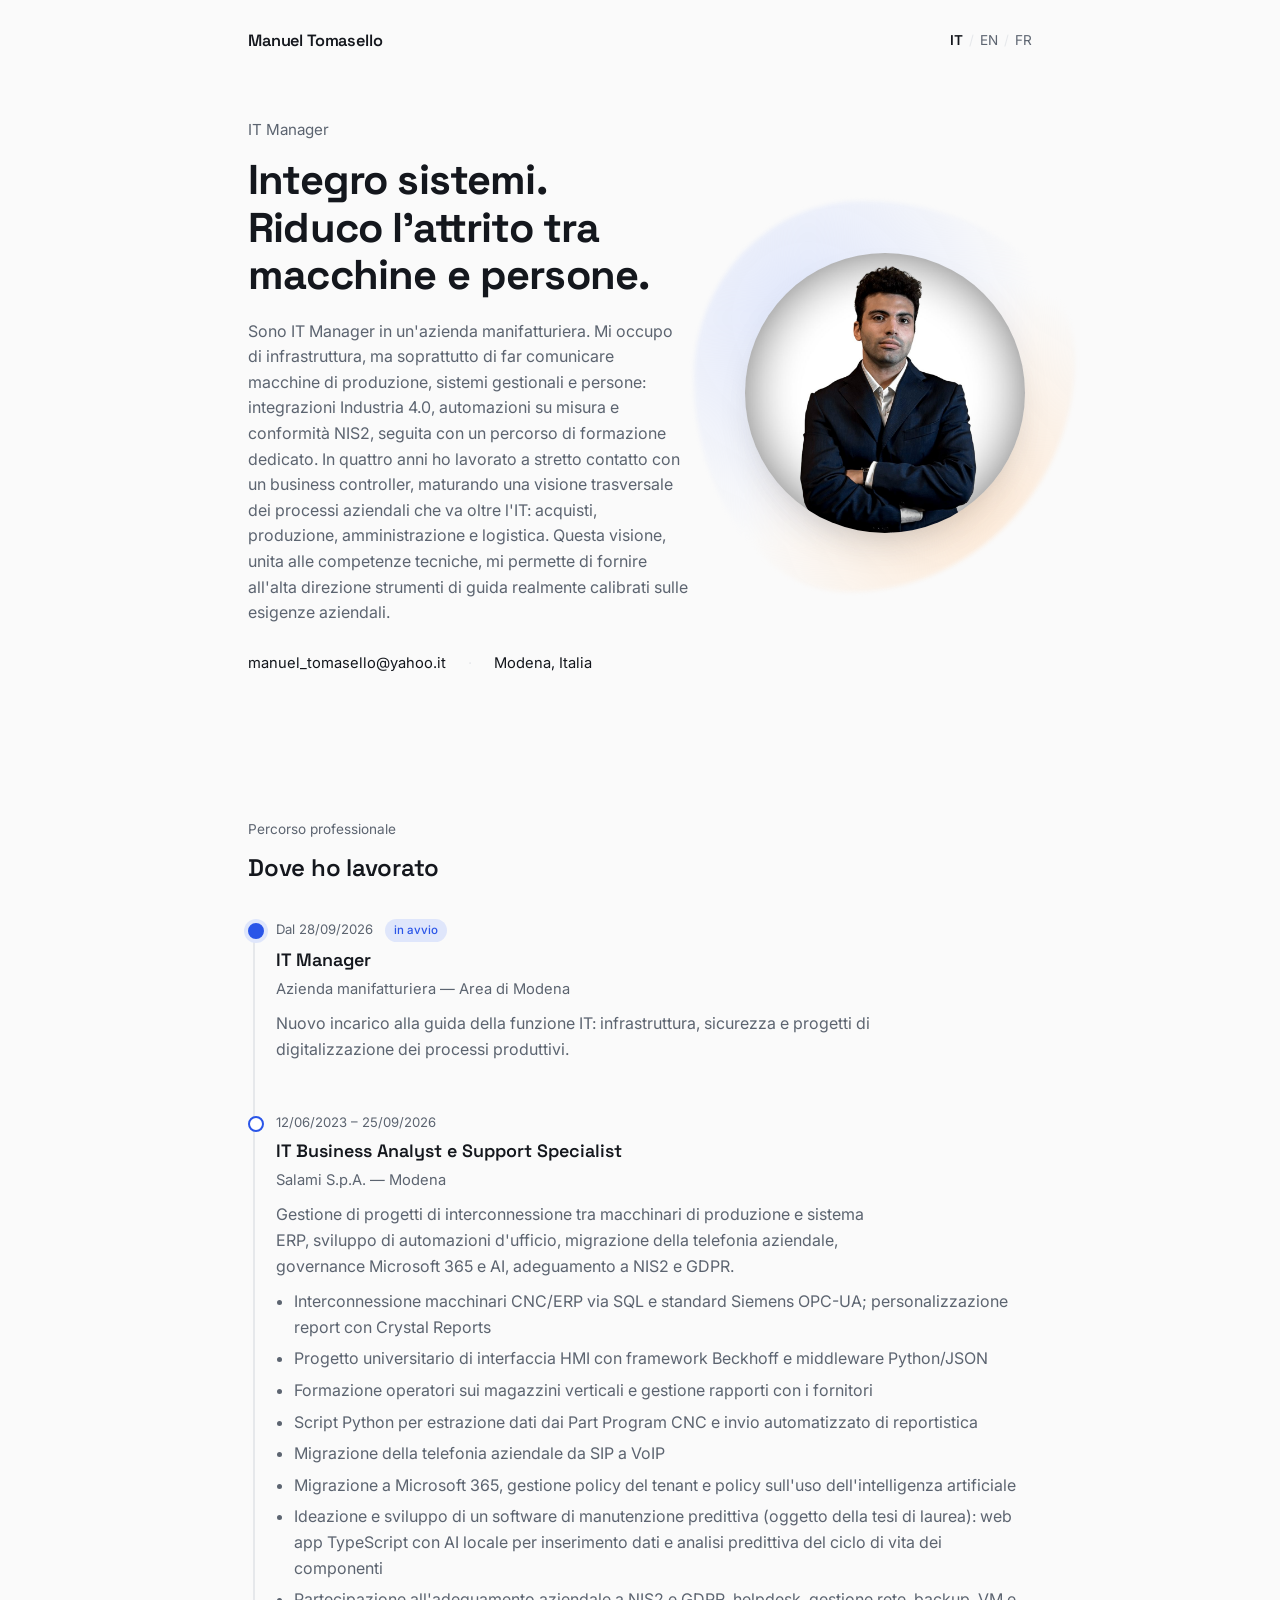
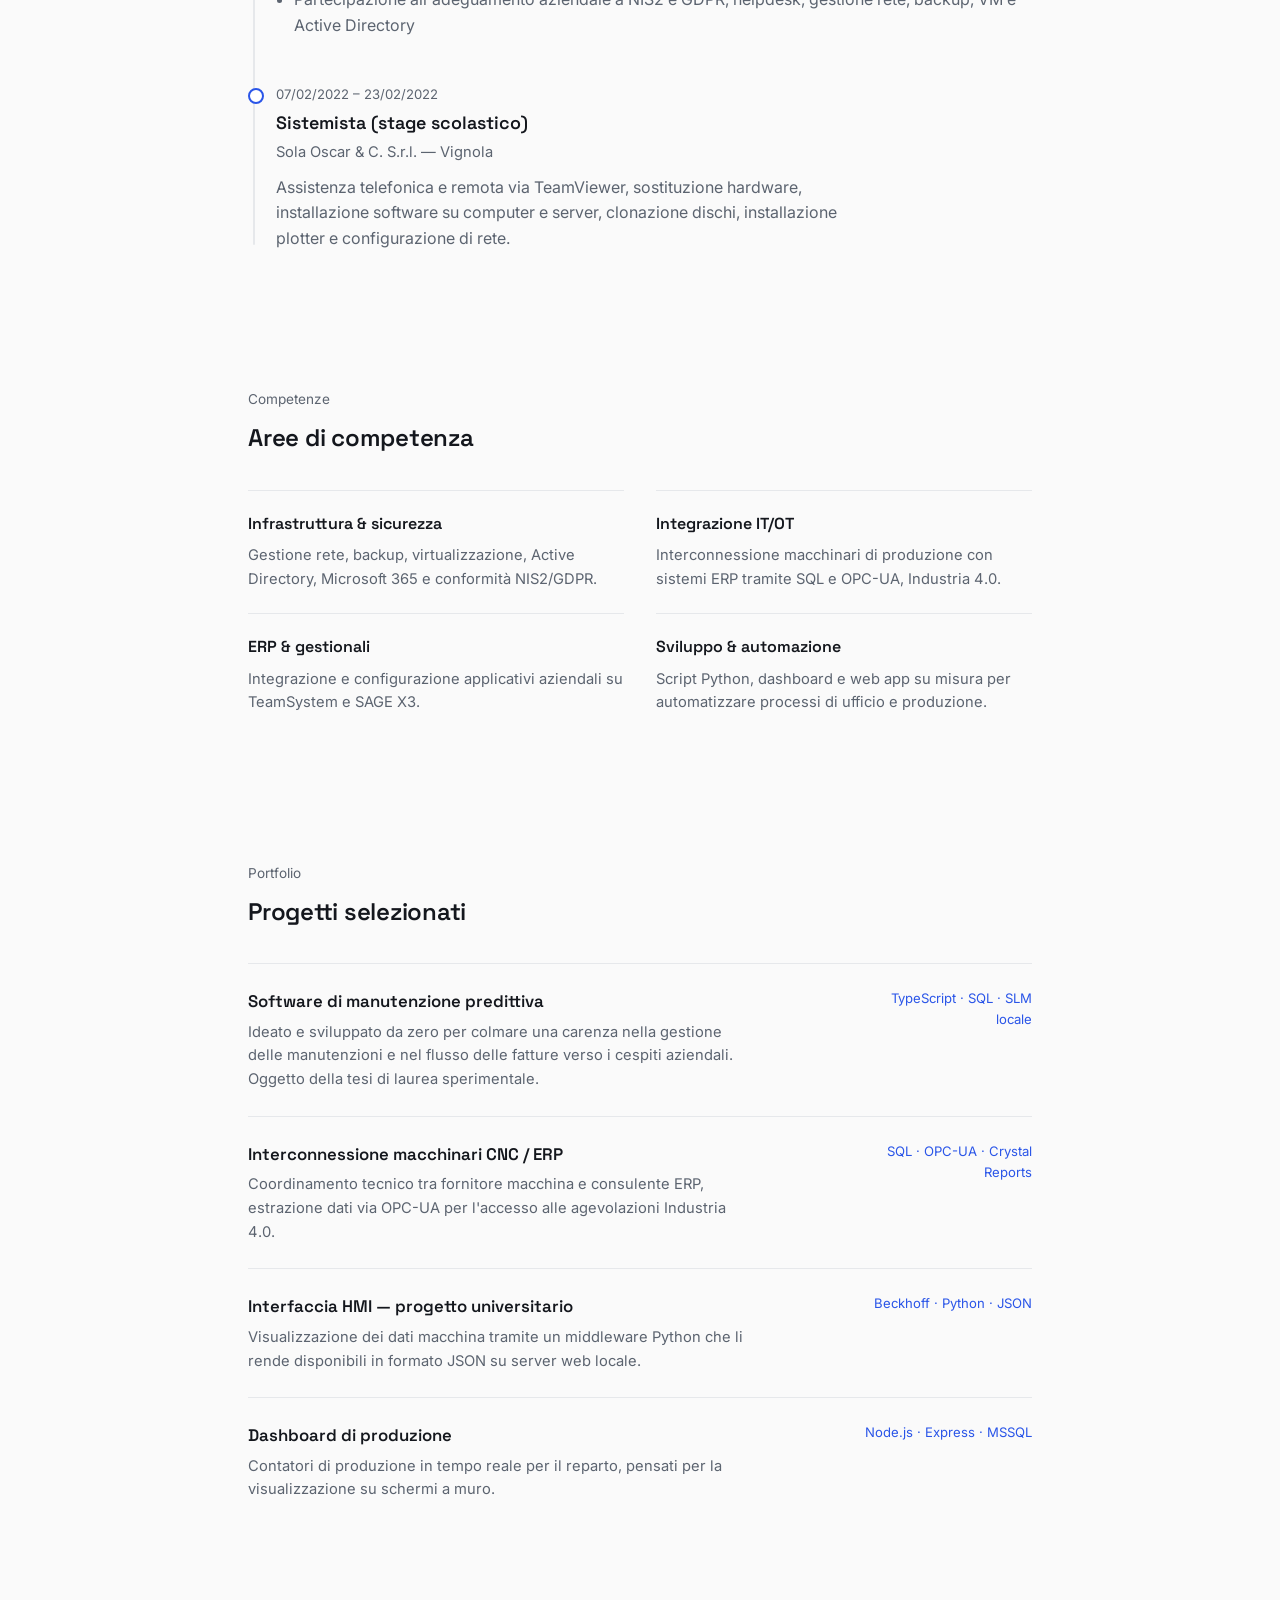
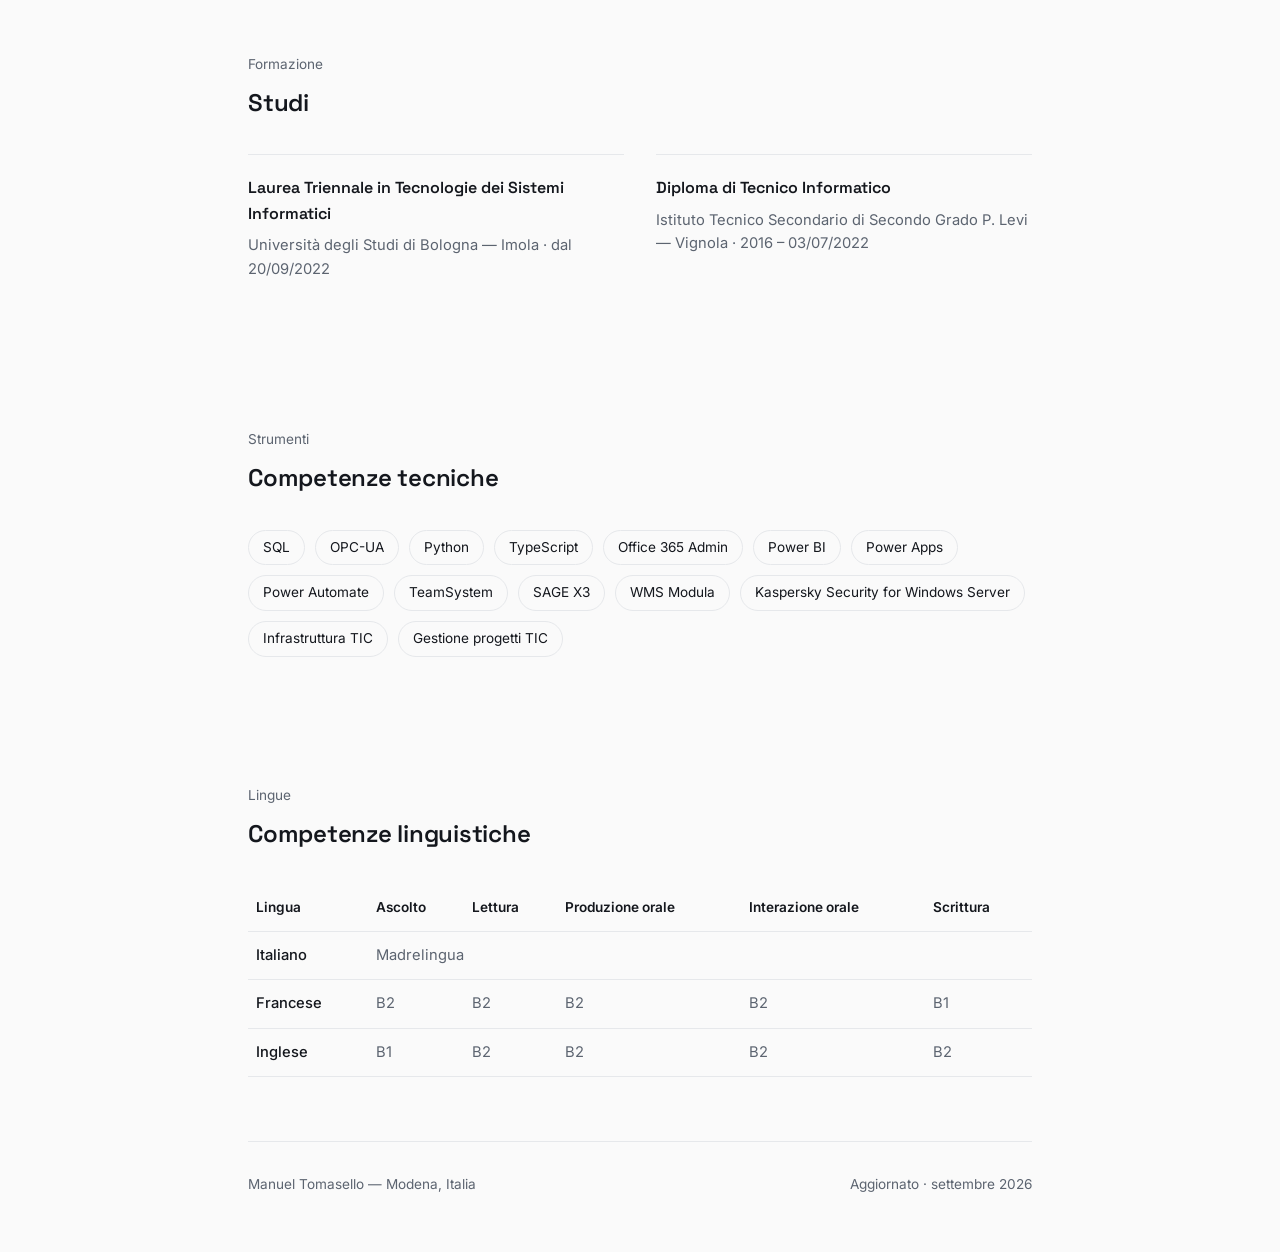
==== index.html @ 71e85e24 "uploading first version website first version" ====
<!DOCTYPE html>
<html lang="it">
<head>
<meta charset="UTF-8">
<meta name="viewport" content="width=device-width, initial-scale=1">
<title>Manuel Tomasello — IT Manager</title>
<meta name="description" content="Manuel Tomasello, IT Manager. Infrastrutture, integrazione ERP/OT, compliance NIS2, automazione industriale.">
<link rel="stylesheet" href="style.css">
</head>
<body>

<nav>
  <div class="nav-inner">
    <span class="nav-name">Manuel Tomasello</span>
    <div class="lang-switch">
      <a href="index.html" class="active">IT</a><span>/</span><a href="index-en.html">EN</a><span>/</span><a href="index-fr.html">FR</a>
    </div>
  </div>
</nav>

<main class="wrap">

  <section class="hero">
    <div class="hero-text">
      <p class="kicker">IT Manager </p>
      <h1>Integro sistemi.<br>Riduco l'attrito tra<br>macchine e persone.</h1>
      <p class="hero-desc">Sono IT Manager in un'azienda manifatturiera. Mi occupo di infrastruttura, ma soprattutto di far comunicare macchine di produzione, sistemi gestionali e persone: integrazioni Industria 4.0, automazioni su misura e conformità NIS2, seguita con un percorso di formazione dedicato. In quattro anni ho lavorato a stretto contatto con un business controller, maturando una visione trasversale dei processi aziendali che va oltre l'IT: acquisti, produzione, amministrazione e logistica. Questa visione, unita alle competenze tecniche, mi permette di fornire all'alta direzione strumenti di guida realmente calibrati sulle esigenze aziendali.</p>
      <div class="contact-row">
        <a href="mailto:manuel_tomasello@yahoo.it">manuel_tomasello@yahoo.it</a>
        <span class="sep">·</span>
        <span>Modena, Italia</span>
      </div>
    </div>
    <div class="hero-photo-wrap">
      <div class="blob"></div>
      <img class="hero-photo" src="assets/manuel-tomasello.jpg" alt="Ritratto di Manuel Tomasello">
    </div>
  </section>

  <section id="percorso">
    <div class="section-head"><p class="label">Percorso professionale</p><h2>Dove ho lavorato</h2></div>
    <div class="track">
      <div class="track-line"><div class="track-line-fill"></div></div>

      <div class="node current">
        <div class="node-period">Dal 28/09/2026 <span class="tag">in avvio</span></div>
        <h3>IT Manager</h3>
        <span class="org">Azienda manifatturiera — Area di Modena</span>
        <p>Nuovo incarico alla guida della funzione IT: infrastruttura, sicurezza e progetti di digitalizzazione dei processi produttivi.</p>
      </div>

      <div class="node">
        <div class="node-period">12/06/2023 – 25/09/2026</div>
        <h3>IT Business Analyst e Support Specialist</h3>
        <span class="org">Salami S.p.A. — Modena</span>
        <p>Gestione di progetti di interconnessione tra macchinari di produzione e sistema ERP, sviluppo di automazioni d'ufficio, migrazione della telefonia aziendale, governance Microsoft 365 e AI, adeguamento a NIS2 e GDPR.</p>
        <ul>
          <li>Interconnessione macchinari CNC/ERP via SQL e standard Siemens OPC-UA; personalizzazione report con Crystal Reports</li>
          <li>Progetto universitario di interfaccia HMI con framework Beckhoff e middleware Python/JSON</li>
          <li>Formazione operatori sui magazzini verticali e gestione rapporti con i fornitori</li>
          <li>Script Python per estrazione dati dai Part Program CNC e invio automatizzato di reportistica</li>
          <li>Migrazione della telefonia aziendale da SIP a VoIP</li>
          <li>Migrazione a Microsoft 365, gestione policy del tenant e policy sull'uso dell'intelligenza artificiale</li>
          <li>Ideazione e sviluppo di un software di manutenzione predittiva (oggetto della tesi di laurea): web app TypeScript con AI locale per inserimento dati e analisi predittiva del ciclo di vita dei componenti</li>
          <li>Partecipazione all'adeguamento aziendale a NIS2 e GDPR, helpdesk, gestione rete, backup, VM e Active Directory</li>
        </ul>
      </div>

      <div class="node">
        <div class="node-period">07/02/2022 – 23/02/2022</div>
        <h3>Sistemista (stage scolastico)</h3>
        <span class="org">Sola Oscar &amp; C. S.r.l. — Vignola</span>
        <p>Assistenza telefonica e remota via TeamViewer, sostituzione hardware, installazione software su computer e server, clonazione dischi, installazione plotter e configurazione di rete.</p>
      </div>
    </div>
  </section>

  <section id="aree">
    <div class="section-head"><p class="label">Competenze</p><h2>Aree di competenza</h2></div>
    <div class="grid-panels">
      <div class="panel">
        <h3>Infrastruttura &amp; sicurezza</h3>
        <p>Gestione rete, backup, virtualizzazione, Active Directory, Microsoft 365 e conformità NIS2/GDPR.</p>
      </div>
      <div class="panel">
        <h3>Integrazione IT/OT</h3>
        <p>Interconnessione macchinari di produzione con sistemi ERP tramite SQL e OPC-UA, Industria 4.0.</p>
      </div>
      <div class="panel">
        <h3>ERP &amp; gestionali</h3>
        <p>Integrazione e configurazione applicativi aziendali su TeamSystem e SAGE X3.</p>
      </div>
      <div class="panel">
        <h3>Sviluppo &amp; automazione</h3>
        <p>Script Python, dashboard e web app su misura per automatizzare processi di ufficio e produzione.</p>
      </div>
    </div>
  </section>

  <section id="progetti">
    <div class="section-head"><p class="label">Portfolio</p><h2>Progetti selezionati</h2></div>
    <div class="projects">
      <div class="project">
        <div>
          <h3>Software di manutenzione predittiva</h3>
          <p>Ideato e sviluppato da zero per colmare una carenza nella gestione delle manutenzioni e nel flusso delle fatture verso i cespiti aziendali. Oggetto della tesi di laurea sperimentale.</p>
        </div>
        <div class="stack">TypeScript · SQL · SLM locale</div>
      </div>
      <div class="project">
        <div>
          <h3>Interconnessione macchinari CNC / ERP</h3>
          <p>Coordinamento tecnico tra fornitore macchina e consulente ERP, estrazione dati via OPC-UA per l'accesso alle agevolazioni Industria 4.0.</p>
        </div>
        <div class="stack">SQL · OPC-UA · Crystal Reports</div>
      </div>
      <div class="project">
        <div>
          <h3>Interfaccia HMI — progetto universitario</h3>
          <p>Visualizzazione dei dati macchina tramite un middleware Python che li rende disponibili in formato JSON su server web locale.</p>
        </div>
        <div class="stack">Beckhoff · Python · JSON</div>
      </div>
      <div class="project">
        <div>
          <h3>Dashboard di produzione</h3>
          <p>Contatori di produzione in tempo reale per il reparto, pensati per la visualizzazione su schermi a muro.</p>
        </div>
        <div class="stack">Node.js · Express · MSSQL</div>
      </div>
    </div>
  </section>

  <section id="formazione">
    <div class="section-head"><p class="label">Formazione</p><h2>Studi</h2></div>
    <div class="grid-panels">
      <div class="panel">
        <h3>Laurea Triennale in Tecnologie dei Sistemi Informatici</h3>
        <p>Università degli Studi di Bologna — Imola · dal 20/09/2022</p>
      </div>
      <div class="panel">
        <h3>Diploma di Tecnico Informatico</h3>
        <p>Istituto Tecnico Secondario di Secondo Grado P. Levi — Vignola · 2016 – 03/07/2022</p>
      </div>
    </div>
  </section>

  <section id="competenze">
    <div class="section-head"><p class="label">Strumenti</p><h2>Competenze tecniche</h2></div>
    <div class="taglist">
      <span>SQL</span><span>OPC-UA</span><span>Python</span><span>TypeScript</span>
      <span>Office 365 Admin</span><span>Power BI</span><span>Power Apps</span><span>Power Automate</span>
      <span>TeamSystem</span><span>SAGE X3</span><span>WMS Modula</span>
      <span>Kaspersky Security for Windows Server</span><span>Infrastruttura TIC</span>
      <span>Gestione progetti TIC</span>
    </div>
  </section>

  <section id="lingue">
    <div class="section-head"><p class="label">Lingue</p><h2>Competenze linguistiche</h2></div>
    <table class="lang-table">
      <thead>
        <tr><th>Lingua</th><th>Ascolto</th><th>Lettura</th><th>Produzione orale</th><th>Interazione orale</th><th>Scrittura</th></tr>
      </thead>
      <tbody>
        <tr><td class="name">Italiano</td><td colspan="5">Madrelingua</td></tr>
        <tr><td class="name">Francese</td><td>B2</td><td>B2</td><td>B2</td><td>B2</td><td>B1</td></tr>
        <tr><td class="name">Inglese</td><td>B1</td><td>B2</td><td>B2</td><td>B2</td><td>B2</td></tr>
      </tbody>
    </table>
  </section>

  <footer>
    <span>Manuel Tomasello — Modena, Italia</span>
    <span>Aggiornato · settembre 2026</span>
  </footer>

</main>
<script src="script.js"></script>
</body>
</html>
---- style.css ----
/* ============================================================
   Manuel Tomasello — sito di presentazione
   Estetica: pulita, moderna, un solo accento cromatico deciso
   ============================================================ */

@import url('https://fonts.googleapis.com/css2?family=Space+Grotesk:wght@400;500;600;700&family=Inter:wght@400;500;600&display=swap');

:root{
  --bg:        #fafafa;
  --surface:   #ffffff;
  --text:      #14171d;
  --text-soft: #5c6470;
  --line:      #e6e8eb;
  --accent:    #2a55e8;
  --accent-soft: #dfe6fb;
  --warm:      #ef8b3f;
  --display: 'Space Grotesk', system-ui, sans-serif;
  --body: 'Inter', system-ui, sans-serif;
}

*{ box-sizing:border-box; }
html{ scroll-behavior:smooth; }

body{
  margin:0;
  background:var(--bg);
  color:var(--text);
  font-family:var(--body);
  line-height:1.6;
  -webkit-font-smoothing:antialiased;
}

a{ color:var(--accent); text-decoration:none; }
a:hover{ text-decoration:underline; }
a:focus-visible, button:focus-visible{ outline:2px solid var(--accent); outline-offset:3px; }

@media (prefers-reduced-motion: reduce){
  *{ animation:none !important; transition:none !important; scroll-behavior:auto !important; }
}

.wrap{ max-width:840px; margin:0 auto; padding:0 28px; }

/* ---------- Nav ---------- */
nav{
  padding:28px 0;
}
.nav-inner{
  max-width:840px; margin:0 auto; padding:0 28px;
  display:flex; align-items:center; justify-content:space-between;
}
.nav-name{ font-family:var(--display); font-weight:600; font-size:1.02rem; letter-spacing:-.01em; }
.lang-switch{ font-size:.85rem; color:var(--text-soft); }
.lang-switch a{ color:var(--text-soft); }
.lang-switch a.active{ color:var(--text); font-weight:600; }
.lang-switch span{ margin:0 6px; color:var(--line); }

/* ---------- Hero ---------- */
.hero{
  padding:36px 0 80px;
  display:grid; grid-template-columns:1.2fr 0.8fr; gap:48px; align-items:center;
}
.hero-text .kicker{
  font-size:.95rem; color:var(--text-soft); margin:0 0 14px;
  opacity:0; animation:riseIn .7s ease forwards; animation-delay:.05s;
}
h1{
  font-family:var(--display); font-weight:700;
  font-size:2.6rem; line-height:1.14; letter-spacing:-.02em;
  margin:0 0 20px;
  opacity:0; animation:riseIn .7s ease forwards; animation-delay:.18s;
}
.hero-role{
  font-family:var(--display); font-weight:500; font-size:1.05rem; color:var(--accent);
  margin:0 0 18px;
  opacity:0; animation:riseIn .7s ease forwards; animation-delay:.3s;
}
.hero-desc{
  color:var(--text-soft); max-width:48ch; margin:0 0 26px;
  opacity:0; animation:riseIn .7s ease forwards; animation-delay:.42s;
}
.contact-row{
  display:flex; flex-wrap:wrap; gap:8px 22px; font-size:.92rem;
  opacity:0; animation:riseIn .7s ease forwards; animation-delay:.54s;
}
.contact-row a{ color:var(--text); }
.contact-row a:hover{ color:var(--accent); }
.contact-row .sep{ color:var(--line); }

@keyframes riseIn{
  from{ opacity:0; transform:translateY(14px); }
  to{ opacity:1; transform:translateY(0); }
}

.hero-photo-wrap{
  position:relative; width:100%; aspect-ratio:1/1; max-width:280px; margin:0 auto;
  opacity:0; animation:riseIn .9s ease forwards; animation-delay:.2s;
}
.blob{
  position:absolute; inset:-18%;
  background:radial-gradient(circle at 30% 30%, var(--accent-soft), transparent 60%),
             radial-gradient(circle at 70% 75%, #fde8d4, transparent 55%);
  border-radius:44% 56% 60% 40% / 45% 40% 60% 55%;
  animation:morph 12s ease-in-out infinite alternate;
  filter:blur(2px);
}
@keyframes morph{
  0%{ border-radius:44% 56% 60% 40% / 45% 40% 60% 55%; transform:rotate(0deg) scale(1); }
  100%{ border-radius:56% 44% 42% 58% / 60% 55% 45% 40%; transform:rotate(8deg) scale(1.04); }
}
.hero-photo{
  position:relative; width:100%; height:100%; object-fit:cover;
  border-radius:50%;
  box-shadow:0 18px 40px -18px rgba(20,23,29,.28);
}

/* ---------- Section shell ---------- */
section{ padding:64px 0; }
.section-head{ margin-bottom:32px; }
.section-head .label{ font-size:.85rem; color:var(--text-soft); margin:0 0 8px; }
h2{ font-family:var(--display); font-size:1.5rem; font-weight:600; margin:0; letter-spacing:-.01em; }

/* ---------- Timeline ---------- */
.track{ position:relative; padding-left:28px; }
.track-line{
  position:absolute; left:5px; top:6px; bottom:6px; width:2px;
  background:var(--line); border-radius:2px; overflow:hidden;
}
.track-line-fill{
  position:absolute; left:0; top:0; width:100%; height:0%;
  background:var(--accent);
  transition:height .3s ease-out;
}
.node{
  position:relative; padding-bottom:40px;
  opacity:0; transform:translateY(10px);
  transition:opacity .5s ease, transform .5s ease;
}
.node.visible{ opacity:1; transform:translateY(0); }
.node:last-child{ padding-bottom:0; }
.node::before{
  content:""; position:absolute; left:-28px; top:4px; width:12px; height:12px;
  border:2px solid var(--line); background:var(--surface); border-radius:50%;
  transition:border-color .4s ease, background .4s ease, box-shadow .4s ease;
}
.node.visible::before{ border-color:var(--accent); }
.node.current::before{ background:var(--accent); border-color:var(--accent); box-shadow:0 0 0 4px var(--accent-soft); }
.node-period{ font-size:.82rem; color:var(--text-soft); margin-bottom:4px; }
.node-period .tag{
  display:inline-block; margin-left:8px; padding:2px 9px;
  background:var(--accent-soft); color:var(--accent); font-size:.72rem; border-radius:20px; font-weight:500;
}
.node h3{ font-family:var(--display); margin:0 0 3px; font-size:1.12rem; font-weight:600; }
.node .org{ color:var(--text-soft); font-size:.92rem; margin-bottom:10px; display:block; }
.node p{ color:var(--text-soft); margin:0 0 10px; max-width:60ch; }
.node ul{ margin:8px 0 0; padding-left:18px; color:var(--text-soft); }
.node li{ margin-bottom:6px; }

/* ---------- Skill grid ---------- */
.grid-panels{ display:grid; grid-template-columns:repeat(2,1fr); gap:2px 32px; }
@media (max-width:620px){ .grid-panels{ grid-template-columns:1fr; } }
.panel{ padding:20px 0; border-top:1px solid var(--line); }
.panel h3{ font-family:var(--display); margin:0 0 8px; font-size:1rem; font-weight:600; }
.panel p{ margin:0; color:var(--text-soft); font-size:.92rem; }

/* ---------- Project cards ---------- */
.projects{ display:flex; flex-direction:column; }
.project{
  padding:24px 0; border-top:1px solid var(--line);
  display:grid; grid-template-columns:1fr auto; gap:8px 24px; align-items:start;
  transition:padding-left .25s ease;
}
.project:hover{ padding-left:10px; }
.project h3{ font-family:var(--display); margin:0 0 6px; font-size:1.05rem; font-weight:600; }
.project p{ margin:0; color:var(--text-soft); font-size:.92rem; max-width:56ch; }
.project .stack{ font-size:.82rem; color:var(--accent); text-align:right; white-space:normal; max-width:180px; }
@media (max-width:620px){
  .project{ grid-template-columns:1fr; }
  .project .stack{ text-align:left; max-width:none; }
}

/* ---------- Tag list ---------- */
.taglist{ display:flex; flex-wrap:wrap; gap:10px; }
.taglist span{
  font-size:.85rem; color:var(--text);
  border:1px solid var(--line); padding:6px 14px; border-radius:20px;
  transition:border-color .2s ease, color .2s ease;
}
.taglist span:hover{ border-color:var(--accent); color:var(--accent); }

/* ---------- Languages ---------- */
.lang-table{ width:100%; border-collapse:collapse; font-size:.92rem; }
.lang-table th, .lang-table td{
  text-align:left; padding:12px 8px; border-bottom:1px solid var(--line);
  color:var(--text-soft);
}
.lang-table th{ color:var(--text); font-weight:600; font-size:.85rem; }
.lang-table td.name{ color:var(--text); font-weight:500; }

/* ---------- Footer ---------- */
footer{
  border-top:1px solid var(--line); padding:32px 0 56px;
  font-size:.85rem; color:var(--text-soft);
  display:flex; justify-content:space-between; flex-wrap:wrap; gap:10px;
}

@media (max-width:700px){
  .hero{ grid-template-columns:1fr; gap:32px; }
  .hero-photo-wrap{ max-width:180px; order:-1; }
  h1{ font-size:2rem; }
}
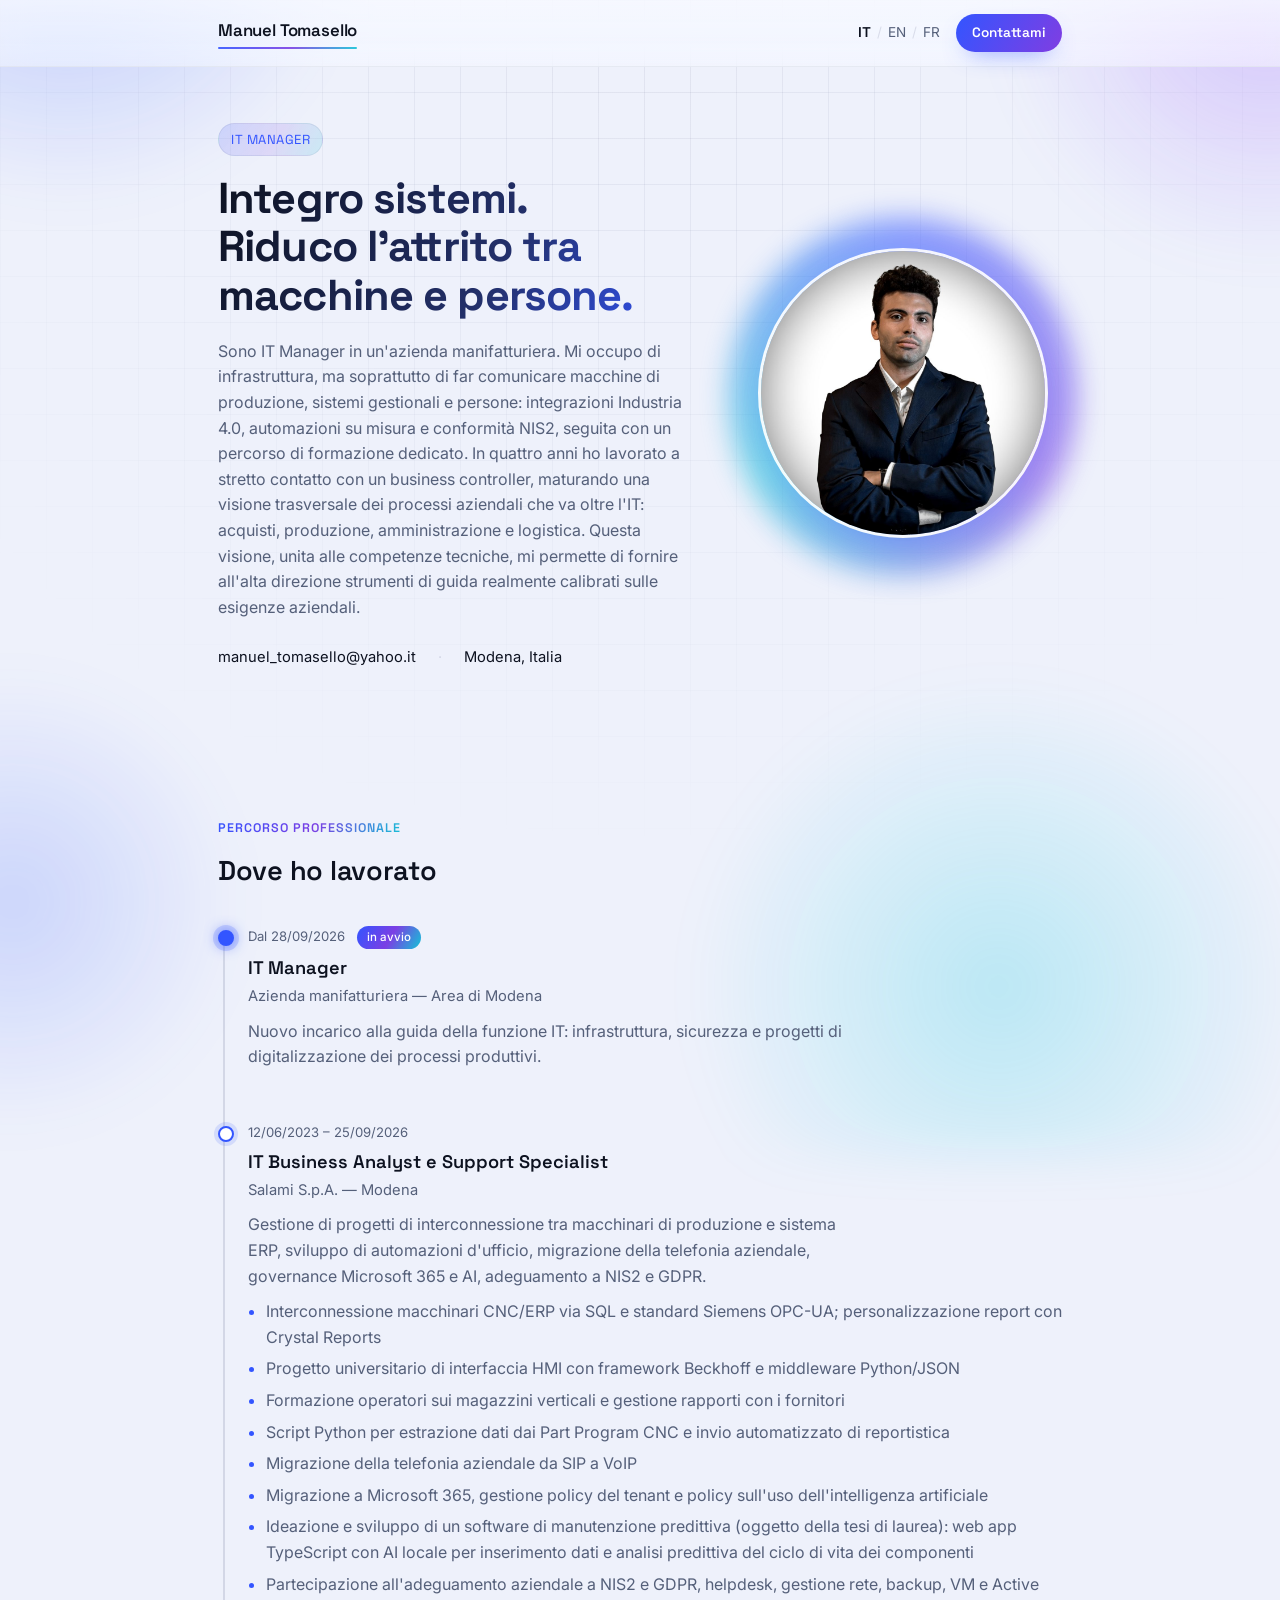
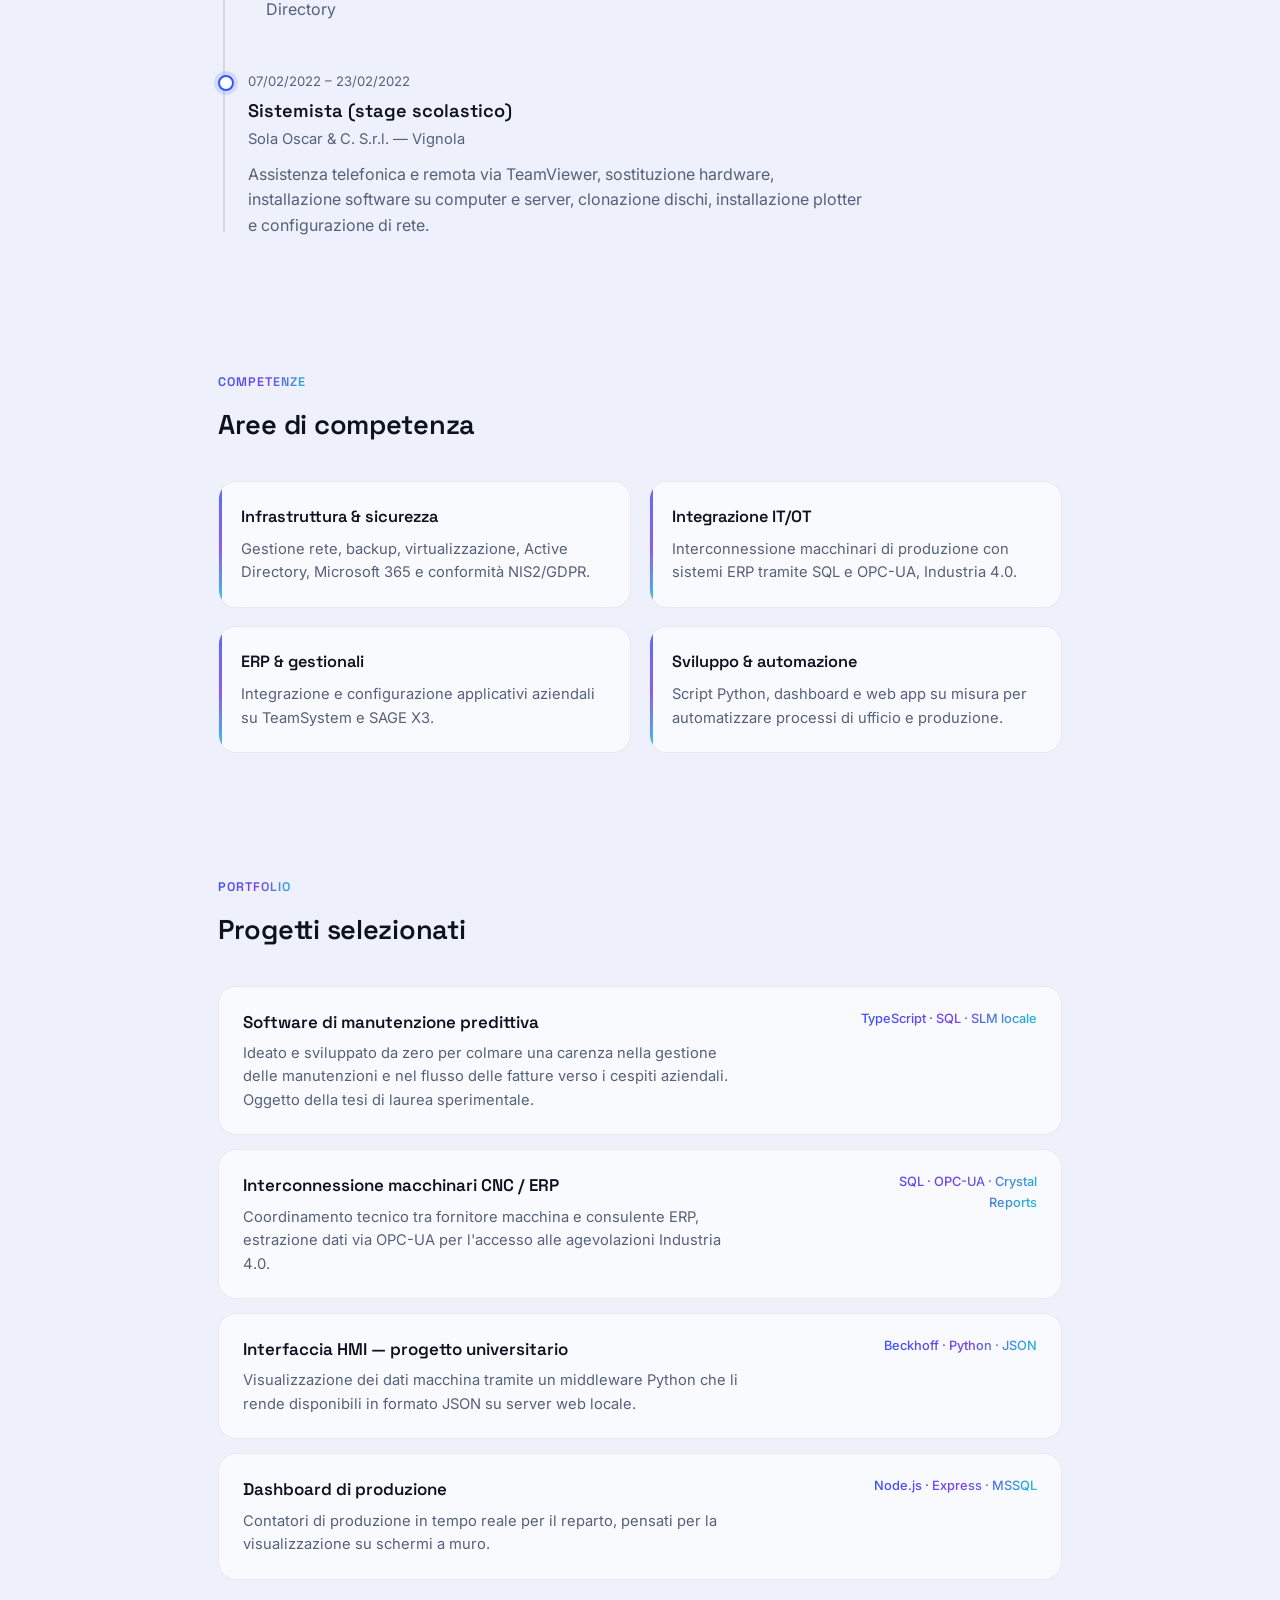
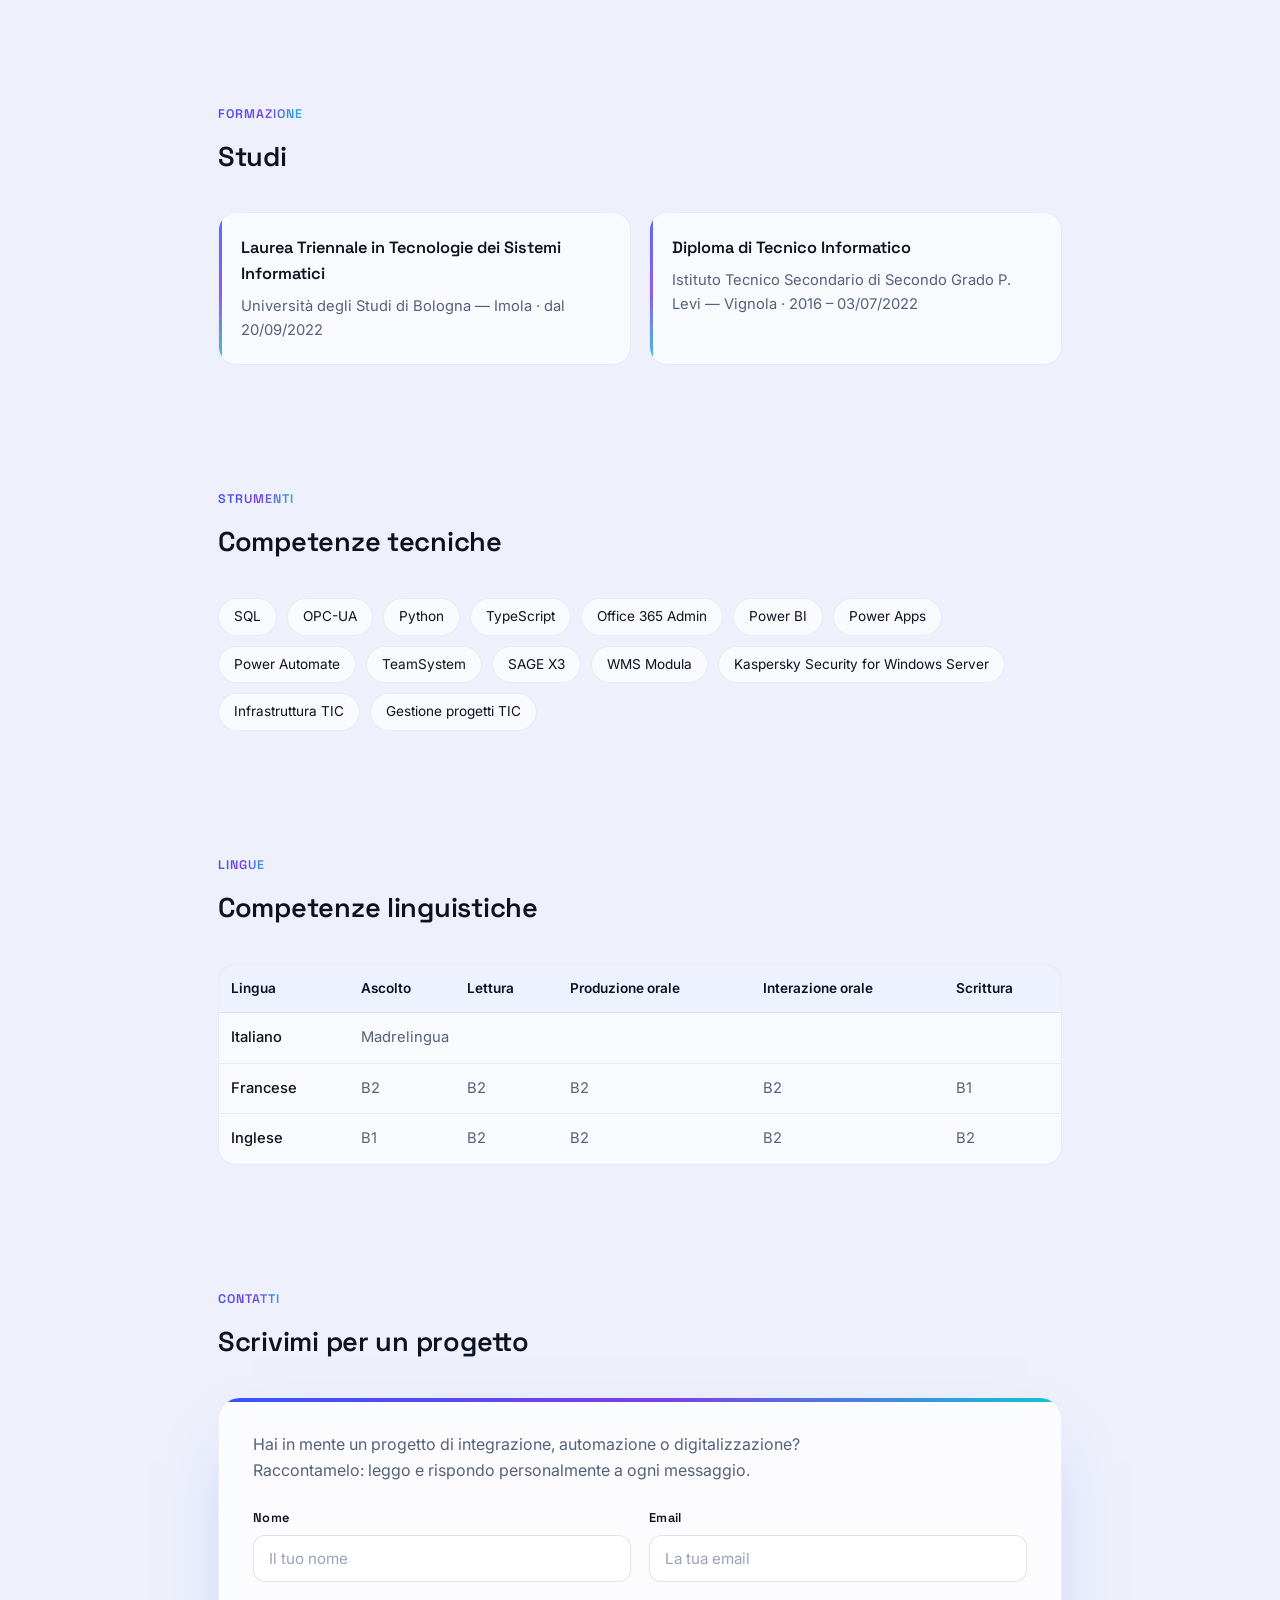
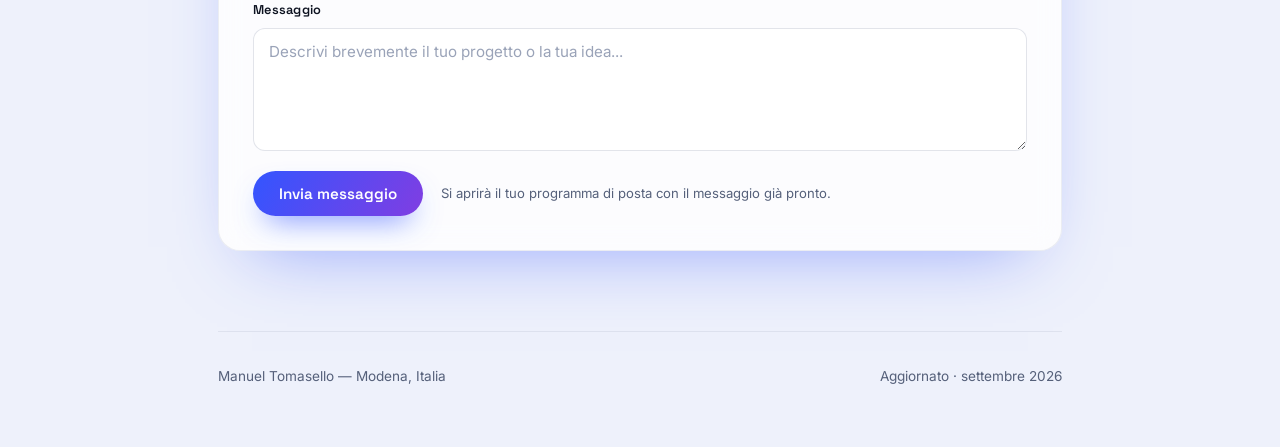
==== commit ebdc942a: "design update design" ====
--- a/index.html
+++ b/index.html
@@ -12,8 +12,11 @@
 <nav>
   <div class="nav-inner">
     <span class="nav-name">Manuel Tomasello</span>
-    <div class="lang-switch">
-      <a href="index.html" class="active">IT</a><span>/</span><a href="index-en.html">EN</a><span>/</span><a href="index-fr.html">FR</a>
+    <div class="nav-right">
+      <div class="lang-switch">
+        <a href="index.html" class="active">IT</a><span>/</span><a href="index-en.html">EN</a><span>/</span><a href="index-fr.html">FR</a>
+      </div>
+      <a href="#contatti" class="nav-cta">Contattami</a>
     </div>
   </div>
 </nav>
@@ -170,6 +173,31 @@
     </table>
   </section>
 
+  <section id="contatti">
+    <div class="section-head"><p class="label">Contatti</p><h2>Scrivimi per un progetto</h2></div>
+    <div class="contact-card">
+      <p class="contact-intro">Hai in mente un progetto di integrazione, automazione o digitalizzazione? Raccontamelo: leggo e rispondo personalmente a ogni messaggio.</p>
+      <form class="contact-form" id="contactForm" data-mailto="manuel_tomasello@yahoo.it" data-subject="Nuovo progetto — dal sito">
+        <div class="field">
+          <label for="cf-name">Nome</label>
+          <input id="cf-name" name="name" type="text" placeholder="Il tuo nome" required>
+        </div>
+        <div class="field">
+          <label for="cf-email">Email</label>
+          <input id="cf-email" name="email" type="email" placeholder="La tua email" required>
+        </div>
+        <div class="field full">
+          <label for="cf-message">Messaggio</label>
+          <textarea id="cf-message" name="message" rows="5" placeholder="Descrivi brevemente il tuo progetto o la tua idea..." required></textarea>
+        </div>
+        <div class="form-actions full">
+          <button type="submit" class="btn-primary">Invia messaggio</button>
+          <span class="form-hint" id="formHint">Si aprirà il tuo programma di posta con il messaggio già pronto.</span>
+        </div>
+      </form>
+    </div>
+  </section>
+
   <footer>
     <span>Manuel Tomasello — Modena, Italia</span>
     <span>Aggiornato · settembre 2026</span>
--- a/style.css
+++ b/style.css
@@ -1,19 +1,34 @@
 /* ============================================================
    Manuel Tomasello — sito di presentazione
-   Estetica: pulita, moderna, un solo accento cromatico deciso
+   Estetica: chiara & futuristica — vetro, aurora animata,
+   gradienti neon soft, glow. Un solo file, nessuna dipendenza
+   esterna oltre ai font Google.
    ============================================================ */
 
 @import url('https://fonts.googleapis.com/css2?family=Space+Grotesk:wght@400;500;600;700&family=Inter:wght@400;500;600&display=swap');
 
 :root{
-  --bg:        #fafafa;
+  --bg:        #eef1fb;
+  --bg-2:      #f7f9ff;
   --surface:   #ffffff;
-  --text:      #14171d;
-  --text-soft: #5c6470;
-  --line:      #e6e8eb;
-  --accent:    #2a55e8;
+  --glass:     rgba(255,255,255,.62);
+  --glass-strong: rgba(255,255,255,.80);
+  --text:      #0d1220;
+  --text-soft: #55607a;
+  --line:      rgba(23,35,80,.12);
+  --line-soft: rgba(23,35,80,.07);
+
+  --accent:    #3355ff;
+  --accent-2:  #7b3fe4;
+  --accent-3:  #14c3d6;
   --accent-soft: #dfe6fb;
-  --warm:      #ef8b3f;
+
+  --grad: linear-gradient(120deg, #3355ff 0%, #7b3fe4 52%, #14c3d6 100%);
+  --grad-soft: linear-gradient(120deg, rgba(51,85,255,.16), rgba(123,63,228,.14) 55%, rgba(20,195,214,.16));
+
+  --glow: 0 0 0 1px rgba(51,85,255,.06), 0 18px 50px -22px rgba(51,85,255,.35);
+  --radius: 18px;
+
   --display: 'Space Grotesk', system-ui, sans-serif;
   --body: 'Inter', system-ui, sans-serif;
 }
@@ -28,45 +43,107 @@
   font-family:var(--body);
   line-height:1.6;
   -webkit-font-smoothing:antialiased;
+  position:relative;
+  overflow-x:hidden;
+}
+
+/* ---------- Sfondo futuristico: aurora + griglia ---------- */
+body::before{  /* griglia sottile fissa */
+  content:""; position:fixed; inset:0; z-index:-2; pointer-events:none;
+  background-image:
+    linear-gradient(to right, var(--line-soft) 1px, transparent 1px),
+    linear-gradient(to bottom, var(--line-soft) 1px, transparent 1px);
+  background-size:46px 46px;
+  -webkit-mask-image:radial-gradient(circle at 50% 0%, #000 0%, transparent 78%);
+          mask-image:radial-gradient(circle at 50% 0%, #000 0%, transparent 78%);
+}
+body::after{  /* blob aurora animati */
+  content:""; position:fixed; inset:-20vmax; z-index:-3; pointer-events:none;
+  background:
+    radial-gradient(38vmax 38vmax at 18% 12%, rgba(51,85,255,.28), transparent 60%),
+    radial-gradient(34vmax 34vmax at 85% 18%, rgba(123,63,228,.24), transparent 62%),
+    radial-gradient(40vmax 40vmax at 70% 88%, rgba(20,195,214,.22), transparent 60%),
+    radial-gradient(30vmax 30vmax at 15% 82%, rgba(51,85,255,.18), transparent 60%);
+  filter:blur(24px) saturate(120%);
+  animation:aurora 26s ease-in-out infinite alternate;
+}
+@keyframes aurora{
+  0%{   transform:translate3d(0,0,0) scale(1);       }
+  50%{  transform:translate3d(2%, -2%, 0) scale(1.06);}
+  100%{ transform:translate3d(-2%, 2%, 0) scale(1.03);}
 }
 
 a{ color:var(--accent); text-decoration:none; }
 a:hover{ text-decoration:underline; }
-a:focus-visible, button:focus-visible{ outline:2px solid var(--accent); outline-offset:3px; }
+a:focus-visible, button:focus-visible, input:focus-visible, textarea:focus-visible{
+  outline:2px solid var(--accent); outline-offset:3px;
+}
 
 @media (prefers-reduced-motion: reduce){
   *{ animation:none !important; transition:none !important; scroll-behavior:auto !important; }
-}
-
-.wrap{ max-width:840px; margin:0 auto; padding:0 28px; }
-
-/* ---------- Nav ---------- */
+  body::after{ animation:none !important; }
+}
+
+.wrap{ max-width:900px; margin:0 auto; padding:0 28px; }
+
+/* ---------- Nav (sticky, vetro) ---------- */
 nav{
-  padding:28px 0;
+  position:sticky; top:0; z-index:50;
+  padding:14px 0;
+  backdrop-filter:blur(14px) saturate(150%);
+  -webkit-backdrop-filter:blur(14px) saturate(150%);
+  background:linear-gradient(to bottom, rgba(247,249,255,.82), rgba(247,249,255,.55));
+  border-bottom:1px solid var(--line-soft);
 }
 .nav-inner{
-  max-width:840px; margin:0 auto; padding:0 28px;
-  display:flex; align-items:center; justify-content:space-between;
-}
-.nav-name{ font-family:var(--display); font-weight:600; font-size:1.02rem; letter-spacing:-.01em; }
+  max-width:900px; margin:0 auto; padding:0 28px;
+  display:flex; align-items:center; justify-content:space-between; gap:18px;
+}
+.nav-name{
+  font-family:var(--display); font-weight:600; font-size:1.05rem; letter-spacing:-.01em;
+  position:relative;
+}
+.nav-name::after{
+  content:""; display:block; height:2px; width:100%; margin-top:3px;
+  background:var(--grad); border-radius:2px; opacity:.9;
+}
+.nav-right{ display:flex; align-items:center; gap:16px; }
 .lang-switch{ font-size:.85rem; color:var(--text-soft); }
 .lang-switch a{ color:var(--text-soft); }
 .lang-switch a.active{ color:var(--text); font-weight:600; }
 .lang-switch span{ margin:0 6px; color:var(--line); }
+.nav-cta{
+  font-family:var(--display); font-size:.85rem; font-weight:600; color:#fff !important;
+  background:var(--grad); background-size:180% 180%;
+  padding:8px 16px; border-radius:999px; white-space:nowrap;
+  box-shadow:0 10px 24px -12px rgba(51,85,255,.7);
+  transition:transform .25s ease, box-shadow .25s ease, background-position .6s ease;
+}
+.nav-cta:hover{
+  text-decoration:none !important; transform:translateY(-1px);
+  background-position:100% 50%;
+  box-shadow:0 14px 30px -12px rgba(123,63,228,.75);
+}
 
 /* ---------- Hero ---------- */
 .hero{
-  padding:36px 0 80px;
+  padding:56px 0 84px;
   display:grid; grid-template-columns:1.2fr 0.8fr; gap:48px; align-items:center;
 }
 .hero-text .kicker{
-  font-size:.95rem; color:var(--text-soft); margin:0 0 14px;
+  display:inline-block;
+  font-family:var(--display); font-size:.82rem; letter-spacing:.04em; text-transform:uppercase;
+  color:var(--accent);
+  padding:5px 12px; border-radius:999px; margin:0 0 18px;
+  background:var(--grad-soft); border:1px solid var(--line-soft);
   opacity:0; animation:riseIn .7s ease forwards; animation-delay:.05s;
 }
 h1{
   font-family:var(--display); font-weight:700;
-  font-size:2.6rem; line-height:1.14; letter-spacing:-.02em;
+  font-size:2.7rem; line-height:1.12; letter-spacing:-.02em;
   margin:0 0 20px;
+  background:linear-gradient(120deg, #0d1220 0%, #23306b 60%, #3355ff 100%);
+  -webkit-background-clip:text; background-clip:text; color:transparent;
   opacity:0; animation:riseIn .7s ease forwards; animation-delay:.18s;
 }
 .hero-role{
@@ -75,11 +152,11 @@
   opacity:0; animation:riseIn .7s ease forwards; animation-delay:.3s;
 }
 .hero-desc{
-  color:var(--text-soft); max-width:48ch; margin:0 0 26px;
+  color:var(--text-soft); max-width:50ch; margin:0 0 26px;
   opacity:0; animation:riseIn .7s ease forwards; animation-delay:.42s;
 }
 .contact-row{
-  display:flex; flex-wrap:wrap; gap:8px 22px; font-size:.92rem;
+  display:flex; flex-wrap:wrap; gap:8px 22px; font-size:.92rem; align-items:center;
   opacity:0; animation:riseIn .7s ease forwards; animation-delay:.54s;
 }
 .contact-row a{ color:var(--text); }
@@ -92,87 +169,115 @@
 }
 
 .hero-photo-wrap{
-  position:relative; width:100%; aspect-ratio:1/1; max-width:280px; margin:0 auto;
+  position:relative; width:100%; aspect-ratio:1/1; max-width:290px; margin:0 auto;
   opacity:0; animation:riseIn .9s ease forwards; animation-delay:.2s;
 }
-.blob{
-  position:absolute; inset:-18%;
-  background:radial-gradient(circle at 30% 30%, var(--accent-soft), transparent 60%),
-             radial-gradient(circle at 70% 75%, #fde8d4, transparent 55%);
-  border-radius:44% 56% 60% 40% / 45% 40% 60% 55%;
-  animation:morph 12s ease-in-out infinite alternate;
-  filter:blur(2px);
-}
-@keyframes morph{
-  0%{ border-radius:44% 56% 60% 40% / 45% 40% 60% 55%; transform:rotate(0deg) scale(1); }
-  100%{ border-radius:56% 44% 42% 58% / 60% 55% 45% 40%; transform:rotate(8deg) scale(1.04); }
-}
+.blob{  /* anello conico luminoso rotante */
+  position:absolute; inset:-10%;
+  border-radius:50%;
+  background:conic-gradient(from 0deg, #3355ff, #7b3fe4, #14c3d6, #3355ff);
+  filter:blur(14px); opacity:.55;
+  animation:spin 14s linear infinite;
+}
+@keyframes spin{ to{ transform:rotate(360deg); } }
 .hero-photo{
   position:relative; width:100%; height:100%; object-fit:cover;
   border-radius:50%;
-  box-shadow:0 18px 40px -18px rgba(20,23,29,.28);
-}
-
-/* ---------- Section shell ---------- */
-section{ padding:64px 0; }
-.section-head{ margin-bottom:32px; }
-.section-head .label{ font-size:.85rem; color:var(--text-soft); margin:0 0 8px; }
-h2{ font-family:var(--display); font-size:1.5rem; font-weight:600; margin:0; letter-spacing:-.01em; }
+  border:3px solid rgba(255,255,255,.9);
+  box-shadow:0 22px 50px -20px rgba(51,85,255,.5);
+}
+
+/* ---------- Sezioni ---------- */
+section{ padding:60px 0; scroll-margin-top:80px; }
+.section-head{ margin-bottom:34px; }
+.section-head .label{
+  display:inline-block;
+  font-family:var(--display); font-size:.78rem; letter-spacing:.08em; text-transform:uppercase;
+  margin:0 0 10px;
+  background:var(--grad); -webkit-background-clip:text; background-clip:text; color:transparent;
+  font-weight:600;
+}
+h2{
+  font-family:var(--display); font-size:1.7rem; font-weight:600; margin:0; letter-spacing:-.01em;
+}
 
 /* ---------- Timeline ---------- */
-.track{ position:relative; padding-left:28px; }
+.track{ position:relative; padding-left:30px; }
 .track-line{
   position:absolute; left:5px; top:6px; bottom:6px; width:2px;
   background:var(--line); border-radius:2px; overflow:hidden;
 }
 .track-line-fill{
   position:absolute; left:0; top:0; width:100%; height:0%;
-  background:var(--accent);
+  background:var(--grad);
+  box-shadow:0 0 12px rgba(51,85,255,.7);
   transition:height .3s ease-out;
 }
 .node{
-  position:relative; padding-bottom:40px;
+  position:relative; padding-bottom:42px;
   opacity:0; transform:translateY(10px);
   transition:opacity .5s ease, transform .5s ease;
 }
 .node.visible{ opacity:1; transform:translateY(0); }
 .node:last-child{ padding-bottom:0; }
 .node::before{
-  content:""; position:absolute; left:-28px; top:4px; width:12px; height:12px;
+  content:""; position:absolute; left:-30px; top:4px; width:12px; height:12px;
   border:2px solid var(--line); background:var(--surface); border-radius:50%;
   transition:border-color .4s ease, background .4s ease, box-shadow .4s ease;
 }
-.node.visible::before{ border-color:var(--accent); }
-.node.current::before{ background:var(--accent); border-color:var(--accent); box-shadow:0 0 0 4px var(--accent-soft); }
+.node.visible::before{ border-color:var(--accent); box-shadow:0 0 0 4px rgba(51,85,255,.14); }
+.node.current::before{
+  background:var(--accent); border-color:var(--accent);
+  box-shadow:0 0 0 5px rgba(51,85,255,.18), 0 0 14px rgba(51,85,255,.8);
+}
 .node-period{ font-size:.82rem; color:var(--text-soft); margin-bottom:4px; }
 .node-period .tag{
-  display:inline-block; margin-left:8px; padding:2px 9px;
-  background:var(--accent-soft); color:var(--accent); font-size:.72rem; border-radius:20px; font-weight:500;
-}
-.node h3{ font-family:var(--display); margin:0 0 3px; font-size:1.12rem; font-weight:600; }
+  display:inline-block; margin-left:8px; padding:2px 10px;
+  background:var(--grad); color:#fff; font-size:.72rem; border-radius:20px; font-weight:500;
+}
+.node h3{ font-family:var(--display); margin:0 0 3px; font-size:1.14rem; font-weight:600; }
 .node .org{ color:var(--text-soft); font-size:.92rem; margin-bottom:10px; display:block; }
-.node p{ color:var(--text-soft); margin:0 0 10px; max-width:60ch; }
+.node p{ color:var(--text-soft); margin:0 0 10px; max-width:62ch; }
 .node ul{ margin:8px 0 0; padding-left:18px; color:var(--text-soft); }
 .node li{ margin-bottom:6px; }
-
-/* ---------- Skill grid ---------- */
-.grid-panels{ display:grid; grid-template-columns:repeat(2,1fr); gap:2px 32px; }
+.node li::marker{ color:var(--accent); }
+
+/* ---------- Griglia competenze (pannelli vetro) ---------- */
+.grid-panels{ display:grid; grid-template-columns:repeat(2,1fr); gap:18px; }
 @media (max-width:620px){ .grid-panels{ grid-template-columns:1fr; } }
-.panel{ padding:20px 0; border-top:1px solid var(--line); }
-.panel h3{ font-family:var(--display); margin:0 0 8px; font-size:1rem; font-weight:600; }
+.panel{
+  padding:22px; border:1px solid var(--line-soft); border-radius:var(--radius);
+  background:var(--glass); backdrop-filter:blur(10px); -webkit-backdrop-filter:blur(10px);
+  position:relative; overflow:hidden;
+  transition:transform .25s ease, box-shadow .25s ease, border-color .25s ease;
+}
+.panel::before{
+  content:""; position:absolute; left:0; top:0; height:100%; width:3px;
+  background:var(--grad); opacity:.85;
+}
+.panel:hover{
+  transform:translateY(-3px);
+  box-shadow:var(--glow); border-color:transparent;
+}
+.panel h3{ font-family:var(--display); margin:0 0 8px; font-size:1.02rem; font-weight:600; }
 .panel p{ margin:0; color:var(--text-soft); font-size:.92rem; }
 
-/* ---------- Project cards ---------- */
-.projects{ display:flex; flex-direction:column; }
+/* ---------- Progetti (card vetro) ---------- */
+.projects{ display:flex; flex-direction:column; gap:14px; }
 .project{
-  padding:24px 0; border-top:1px solid var(--line);
+  padding:22px 24px; border:1px solid var(--line-soft); border-radius:var(--radius);
+  background:var(--glass); backdrop-filter:blur(10px); -webkit-backdrop-filter:blur(10px);
   display:grid; grid-template-columns:1fr auto; gap:8px 24px; align-items:start;
-  transition:padding-left .25s ease;
-}
-.project:hover{ padding-left:10px; }
-.project h3{ font-family:var(--display); margin:0 0 6px; font-size:1.05rem; font-weight:600; }
+  transition:transform .25s ease, box-shadow .25s ease, border-color .25s ease;
+}
+.project:hover{ transform:translateY(-3px); box-shadow:var(--glow); border-color:transparent; }
+.project h3{ font-family:var(--display); margin:0 0 6px; font-size:1.06rem; font-weight:600; }
 .project p{ margin:0; color:var(--text-soft); font-size:.92rem; max-width:56ch; }
-.project .stack{ font-size:.82rem; color:var(--accent); text-align:right; white-space:normal; max-width:180px; }
+.project .stack{
+  font-size:.8rem; text-align:right; white-space:normal; max-width:180px;
+  font-weight:500;
+  background:var(--grad); -webkit-background-clip:text; background-clip:text; color:transparent;
+}
 @media (max-width:620px){
   .project{ grid-template-columns:1fr; }
   .project .stack{ text-align:left; max-width:none; }
@@ -182,29 +287,90 @@
 .taglist{ display:flex; flex-wrap:wrap; gap:10px; }
 .taglist span{
   font-size:.85rem; color:var(--text);
-  border:1px solid var(--line); padding:6px 14px; border-radius:20px;
-  transition:border-color .2s ease, color .2s ease;
-}
-.taglist span:hover{ border-color:var(--accent); color:var(--accent); }
-
-/* ---------- Languages ---------- */
-.lang-table{ width:100%; border-collapse:collapse; font-size:.92rem; }
+  border:1px solid var(--line-soft); padding:7px 15px; border-radius:999px;
+  background:var(--glass);
+  transition:border-color .2s ease, color .2s ease, box-shadow .2s ease, transform .2s ease;
+}
+.taglist span:hover{
+  color:var(--accent); border-color:transparent; transform:translateY(-2px);
+  box-shadow:0 8px 20px -10px rgba(51,85,255,.6);
+}
+
+/* ---------- Lingue ---------- */
+.lang-table{
+  width:100%; border-collapse:separate; border-spacing:0; font-size:.92rem;
+  background:var(--glass); border:1px solid var(--line-soft); border-radius:var(--radius);
+  overflow:hidden;
+}
 .lang-table th, .lang-table td{
-  text-align:left; padding:12px 8px; border-bottom:1px solid var(--line);
+  text-align:left; padding:13px 12px; border-bottom:1px solid var(--line-soft);
   color:var(--text-soft);
 }
-.lang-table th{ color:var(--text); font-weight:600; font-size:.85rem; }
+.lang-table tr:last-child td{ border-bottom:none; }
+.lang-table th{ color:var(--text); font-weight:600; font-size:.85rem; background:rgba(51,85,255,.05); }
 .lang-table td.name{ color:var(--text); font-weight:500; }
+
+/* ---------- Sezione Contatti ---------- */
+.contact-card{
+  position:relative; padding:34px; border-radius:22px;
+  background:var(--glass-strong); backdrop-filter:blur(14px); -webkit-backdrop-filter:blur(14px);
+  border:1px solid var(--line-soft);
+  box-shadow:0 30px 70px -34px rgba(51,85,255,.5);
+  overflow:hidden;
+}
+.contact-card::before{  /* bordo gradiente in alto */
+  content:""; position:absolute; left:0; top:0; width:100%; height:4px; background:var(--grad);
+}
+.contact-intro{ color:var(--text-soft); margin:0 0 24px; max-width:56ch; }
+.contact-form{ display:grid; grid-template-columns:1fr 1fr; gap:18px; }
+.field{ display:flex; flex-direction:column; gap:7px; }
+.field.full, .form-actions.full{ grid-column:1 / -1; }
+.field label{
+  font-family:var(--display); font-size:.8rem; font-weight:600; letter-spacing:.02em;
+  color:var(--text);
+}
+.field input, .field textarea{
+  font-family:var(--body); font-size:.95rem; color:var(--text);
+  padding:13px 15px; border-radius:12px;
+  border:1px solid var(--line); background:rgba(255,255,255,.75);
+  transition:border-color .2s ease, box-shadow .2s ease, background .2s ease;
+  width:100%; resize:vertical;
+}
+.field input::placeholder, .field textarea::placeholder{ color:#9aa3b8; }
+.field input:focus, .field textarea:focus{
+  outline:none; border-color:var(--accent); background:#fff;
+  box-shadow:0 0 0 4px rgba(51,85,255,.14);
+}
+.form-actions{ display:flex; align-items:center; gap:18px; flex-wrap:wrap; margin-top:2px; }
+.btn-primary{
+  font-family:var(--display); font-size:.95rem; font-weight:600; color:#fff;
+  border:none; cursor:pointer;
+  padding:13px 26px; border-radius:999px;
+  background:var(--grad); background-size:180% 180%;
+  box-shadow:0 14px 30px -12px rgba(51,85,255,.75);
+  transition:transform .25s ease, box-shadow .25s ease, background-position .6s ease;
+}
+.btn-primary:hover{
+  transform:translateY(-2px); background-position:100% 50%;
+  box-shadow:0 18px 38px -12px rgba(123,63,228,.8);
+}
+.form-hint{ font-size:.82rem; color:var(--text-soft); }
+.form-hint.ok{ color:#12a150; font-weight:500; }
+@media (max-width:620px){
+  .contact-form{ grid-template-columns:1fr; }
+  .contact-card{ padding:24px; }
+}
 
 /* ---------- Footer ---------- */
 footer{
-  border-top:1px solid var(--line); padding:32px 0 56px;
+  border-top:1px solid var(--line-soft); padding:34px 0 60px; margin-top:20px;
   font-size:.85rem; color:var(--text-soft);
   display:flex; justify-content:space-between; flex-wrap:wrap; gap:10px;
 }
 
 @media (max-width:700px){
-  .hero{ grid-template-columns:1fr; gap:32px; }
-  .hero-photo-wrap{ max-width:180px; order:-1; }
-  h1{ font-size:2rem; }
-}
+  .hero{ grid-template-columns:1fr; gap:32px; padding-top:36px; }
+  .hero-photo-wrap{ max-width:190px; order:-1; }
+  h1{ font-size:2.05rem; }
+  .nav-cta{ padding:7px 13px; }
+}
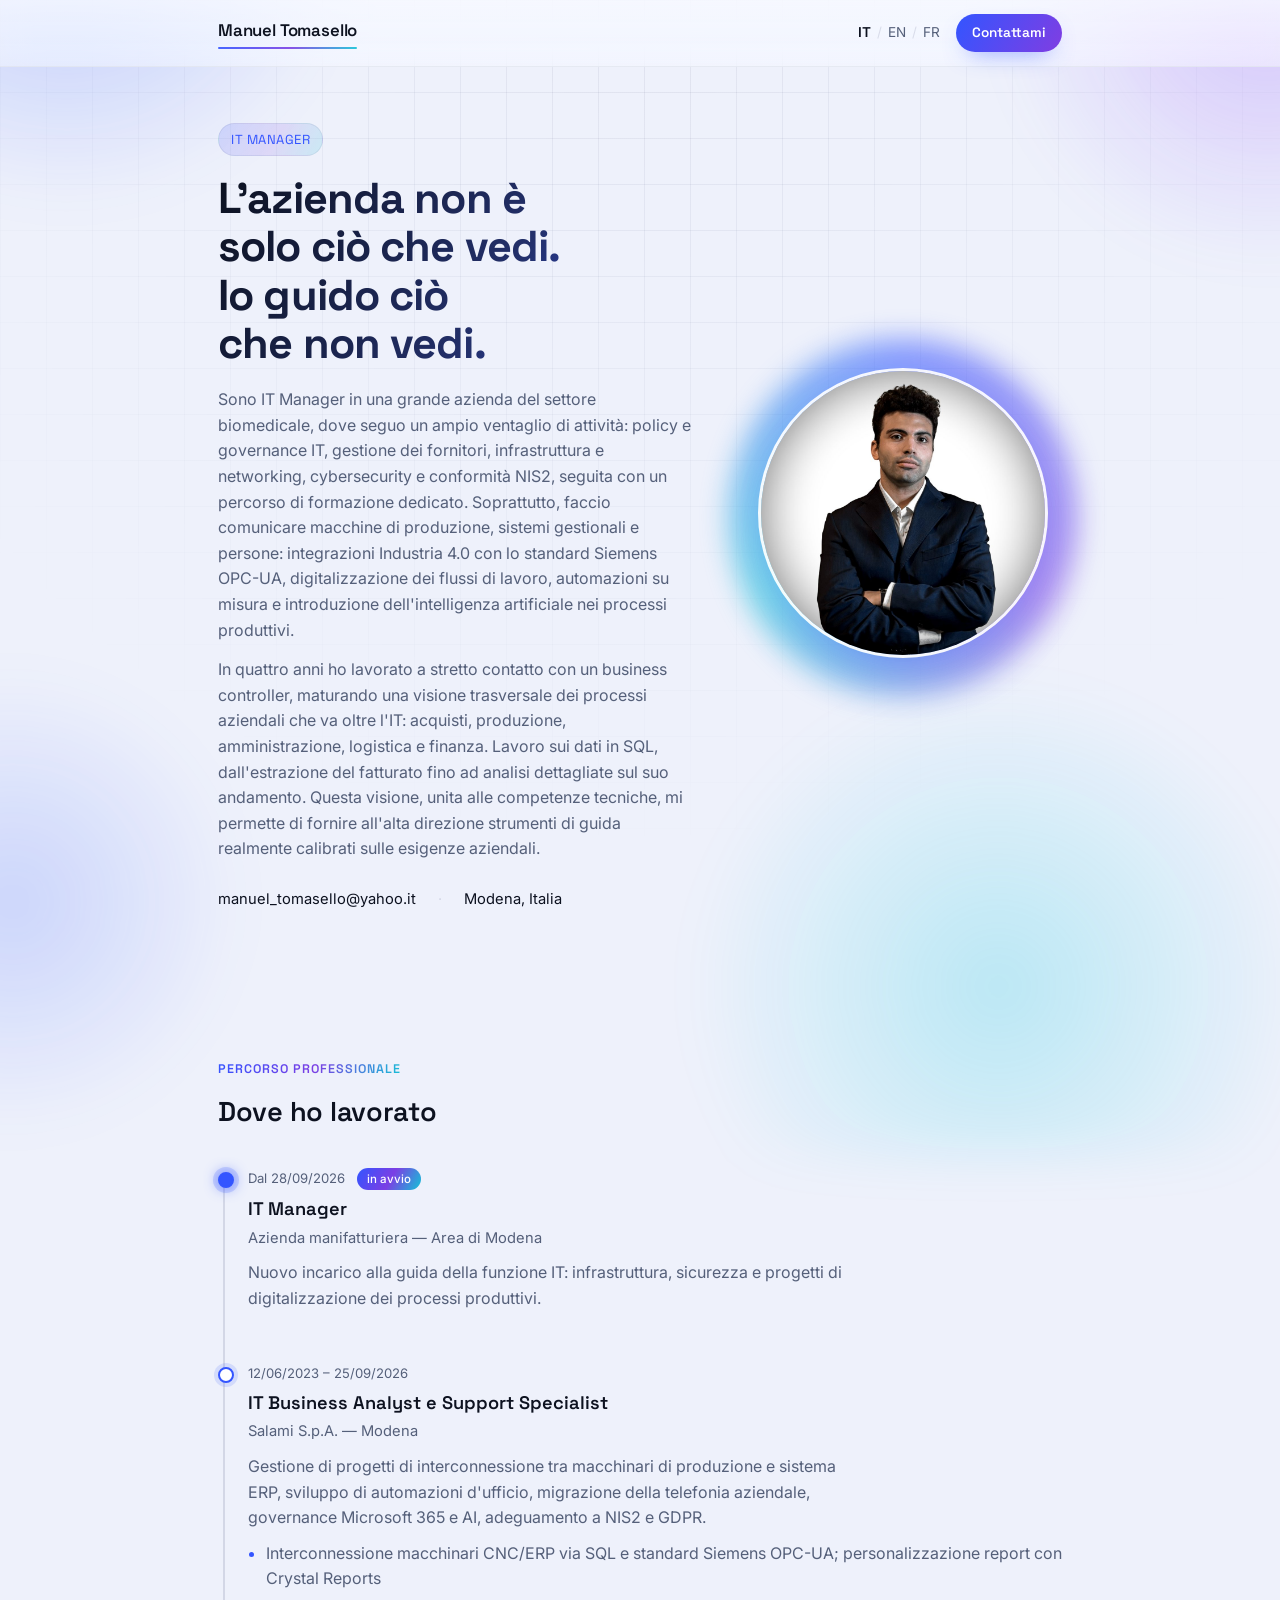
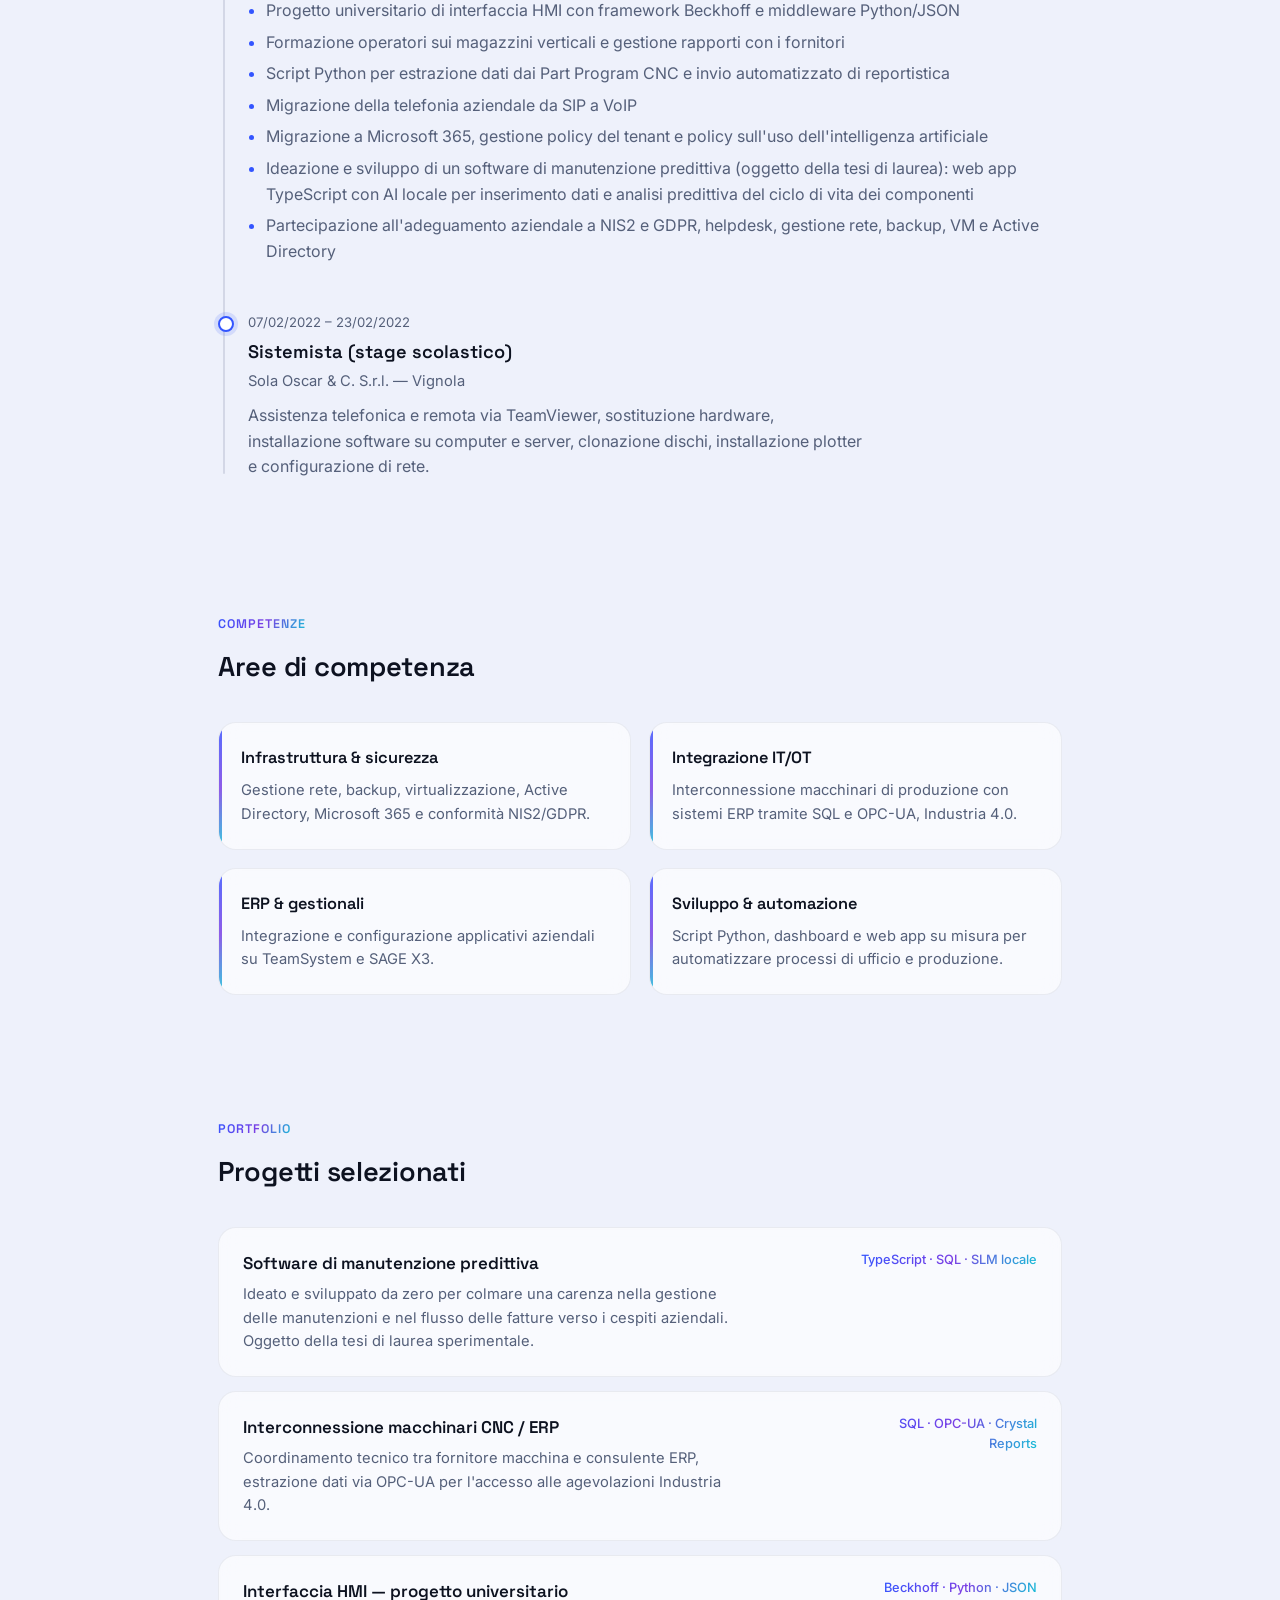
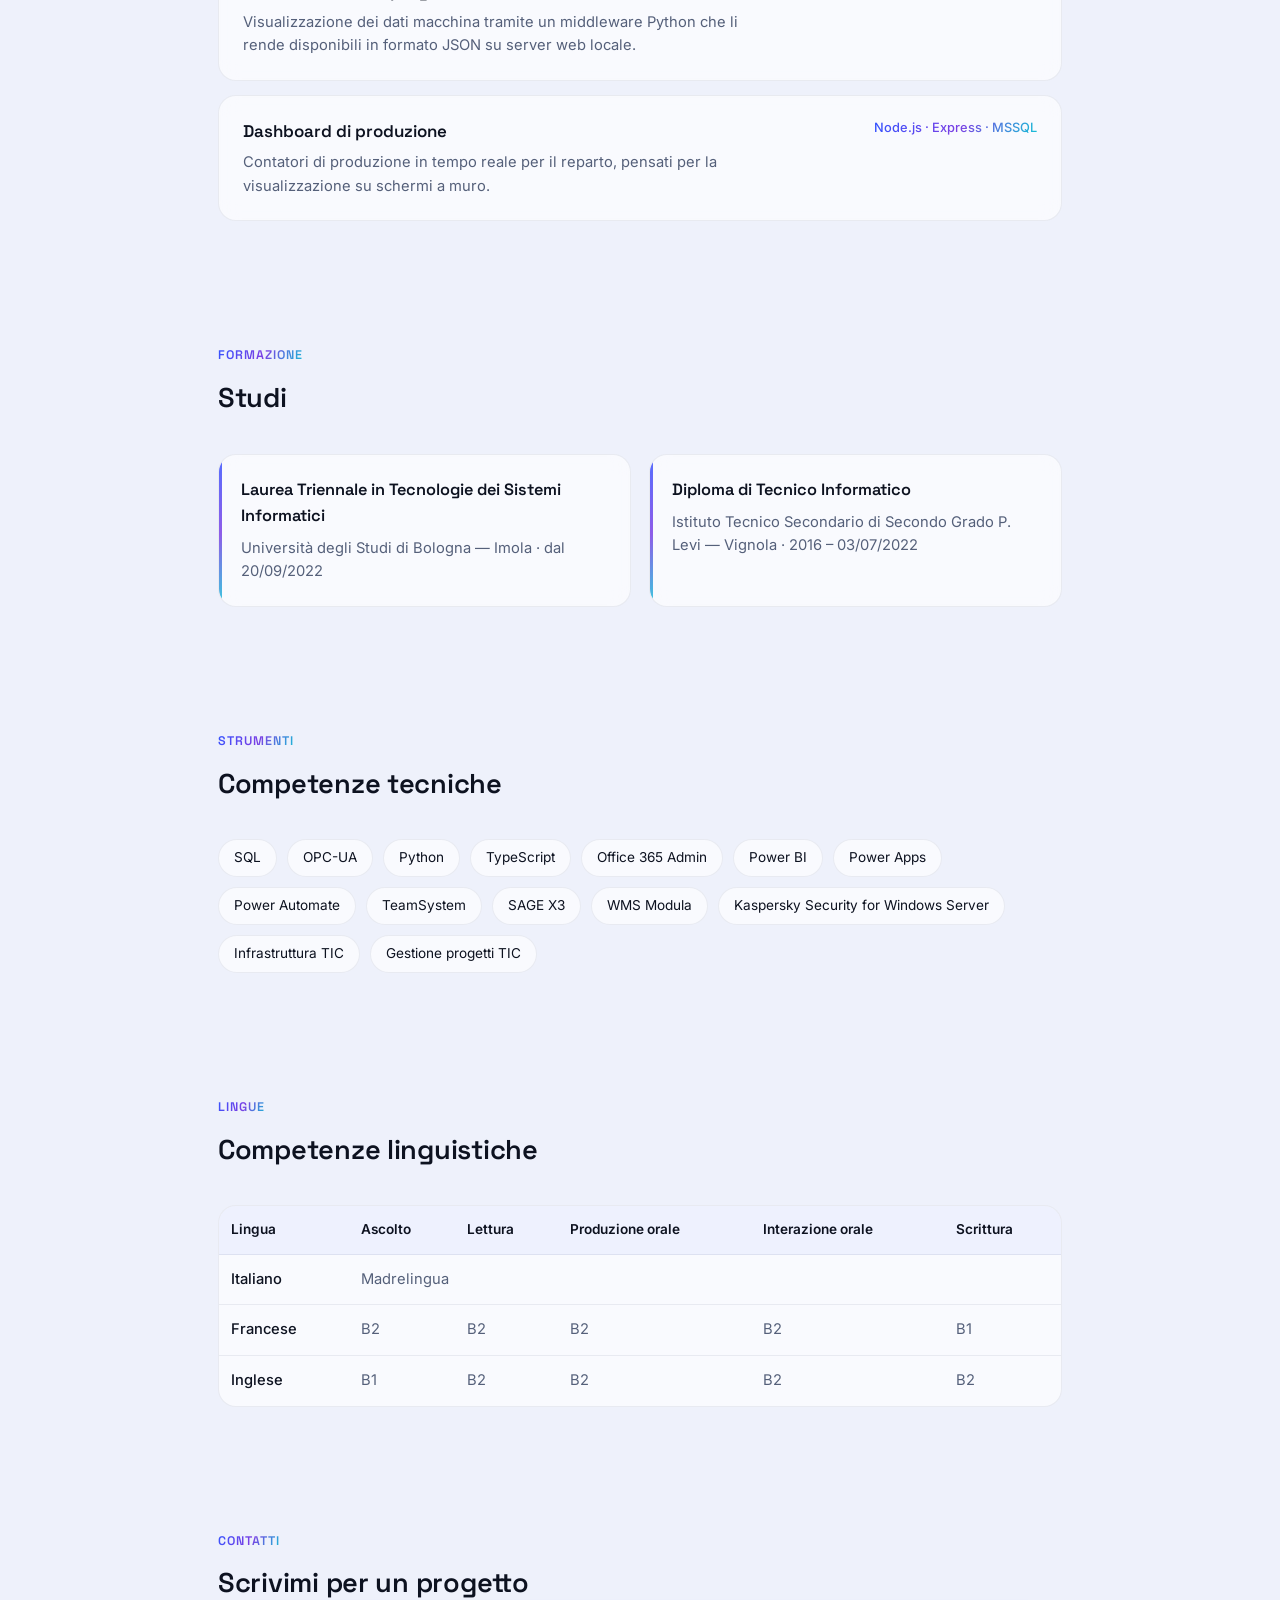
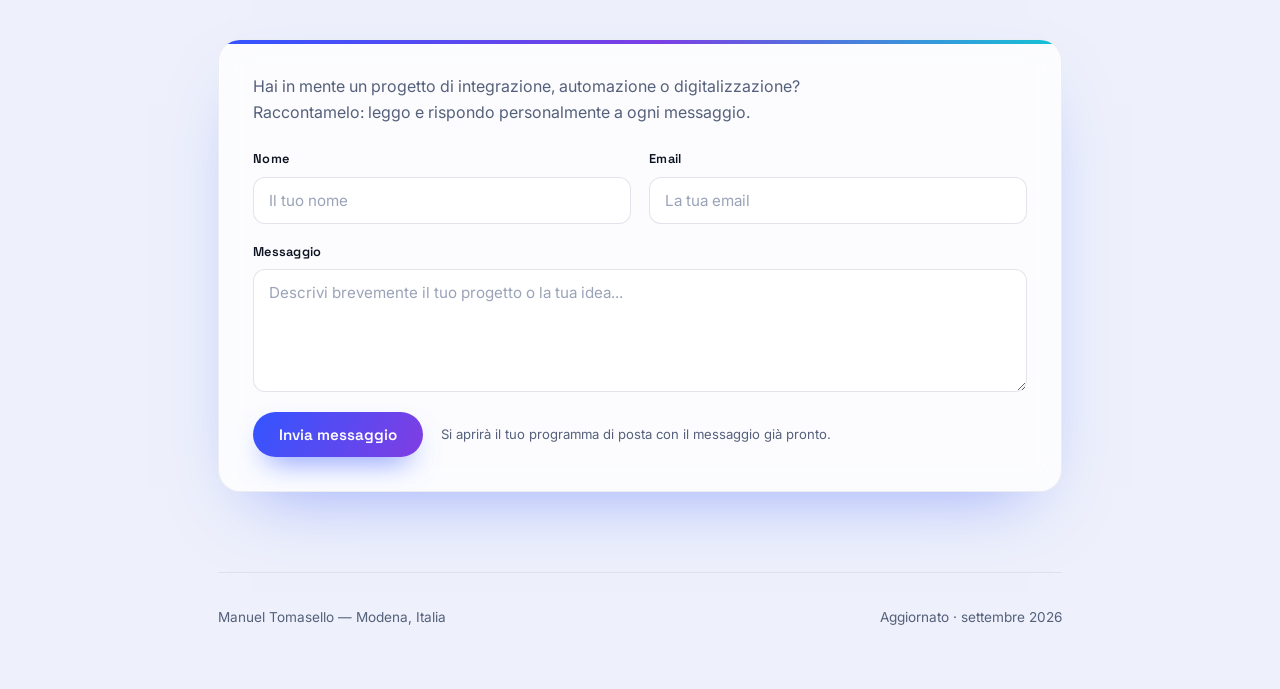
==== commit 80d48ea9: "review" ====
--- a/index.html
+++ b/index.html
@@ -26,8 +26,9 @@
   <section class="hero">
     <div class="hero-text">
       <p class="kicker">IT Manager </p>
-      <h1>Integro sistemi.<br>Riduco l'attrito tra<br>macchine e persone.</h1>
-      <p class="hero-desc">Sono IT Manager in un'azienda manifatturiera. Mi occupo di infrastruttura, ma soprattutto di far comunicare macchine di produzione, sistemi gestionali e persone: integrazioni Industria 4.0, automazioni su misura e conformità NIS2, seguita con un percorso di formazione dedicato. In quattro anni ho lavorato a stretto contatto con un business controller, maturando una visione trasversale dei processi aziendali che va oltre l'IT: acquisti, produzione, amministrazione e logistica. Questa visione, unita alle competenze tecniche, mi permette di fornire all'alta direzione strumenti di guida realmente calibrati sulle esigenze aziendali.</p>
+      <h1><span>L'azienda non è solo ciò che vedi.</span> <span>Io guido ciò che non vedi.</span></h1>
+      <p class="hero-desc">Sono IT Manager in una grande azienda del settore biomedicale, dove seguo un ampio ventaglio di attività: policy e governance IT, gestione dei fornitori, infrastruttura e networking, cybersecurity e conformità NIS2, seguita con un percorso di formazione dedicato. Soprattutto, faccio comunicare macchine di produzione, sistemi gestionali e persone: integrazioni Industria 4.0 con lo standard Siemens OPC-UA, digitalizzazione dei flussi di lavoro, automazioni su misura e introduzione dell'intelligenza artificiale nei processi produttivi.</p>
+      <p class="hero-desc">In quattro anni ho lavorato a stretto contatto con un business controller, maturando una visione trasversale dei processi aziendali che va oltre l'IT: acquisti, produzione, amministrazione, logistica e finanza. Lavoro sui dati in SQL, dall'estrazione del fatturato fino ad analisi dettagliate sul suo andamento. Questa visione, unita alle competenze tecniche, mi permette di fornire all'alta direzione strumenti di guida realmente calibrati sulle esigenze aziendali.</p>
       <div class="contact-row">
         <a href="mailto:manuel_tomasello@yahoo.it">manuel_tomasello@yahoo.it</a>
         <span class="sep">·</span>
--- a/style.css
+++ b/style.css
@@ -155,6 +155,8 @@
   color:var(--text-soft); max-width:50ch; margin:0 0 26px;
   opacity:0; animation:riseIn .7s ease forwards; animation-delay:.42s;
 }
+.hero-desc:has(+ .hero-desc){ margin-bottom:14px; }
+h1 > span{ display:block; text-wrap:balance; }
 .contact-row{
   display:flex; flex-wrap:wrap; gap:8px 22px; font-size:.92rem; align-items:center;
   opacity:0; animation:riseIn .7s ease forwards; animation-delay:.54s;
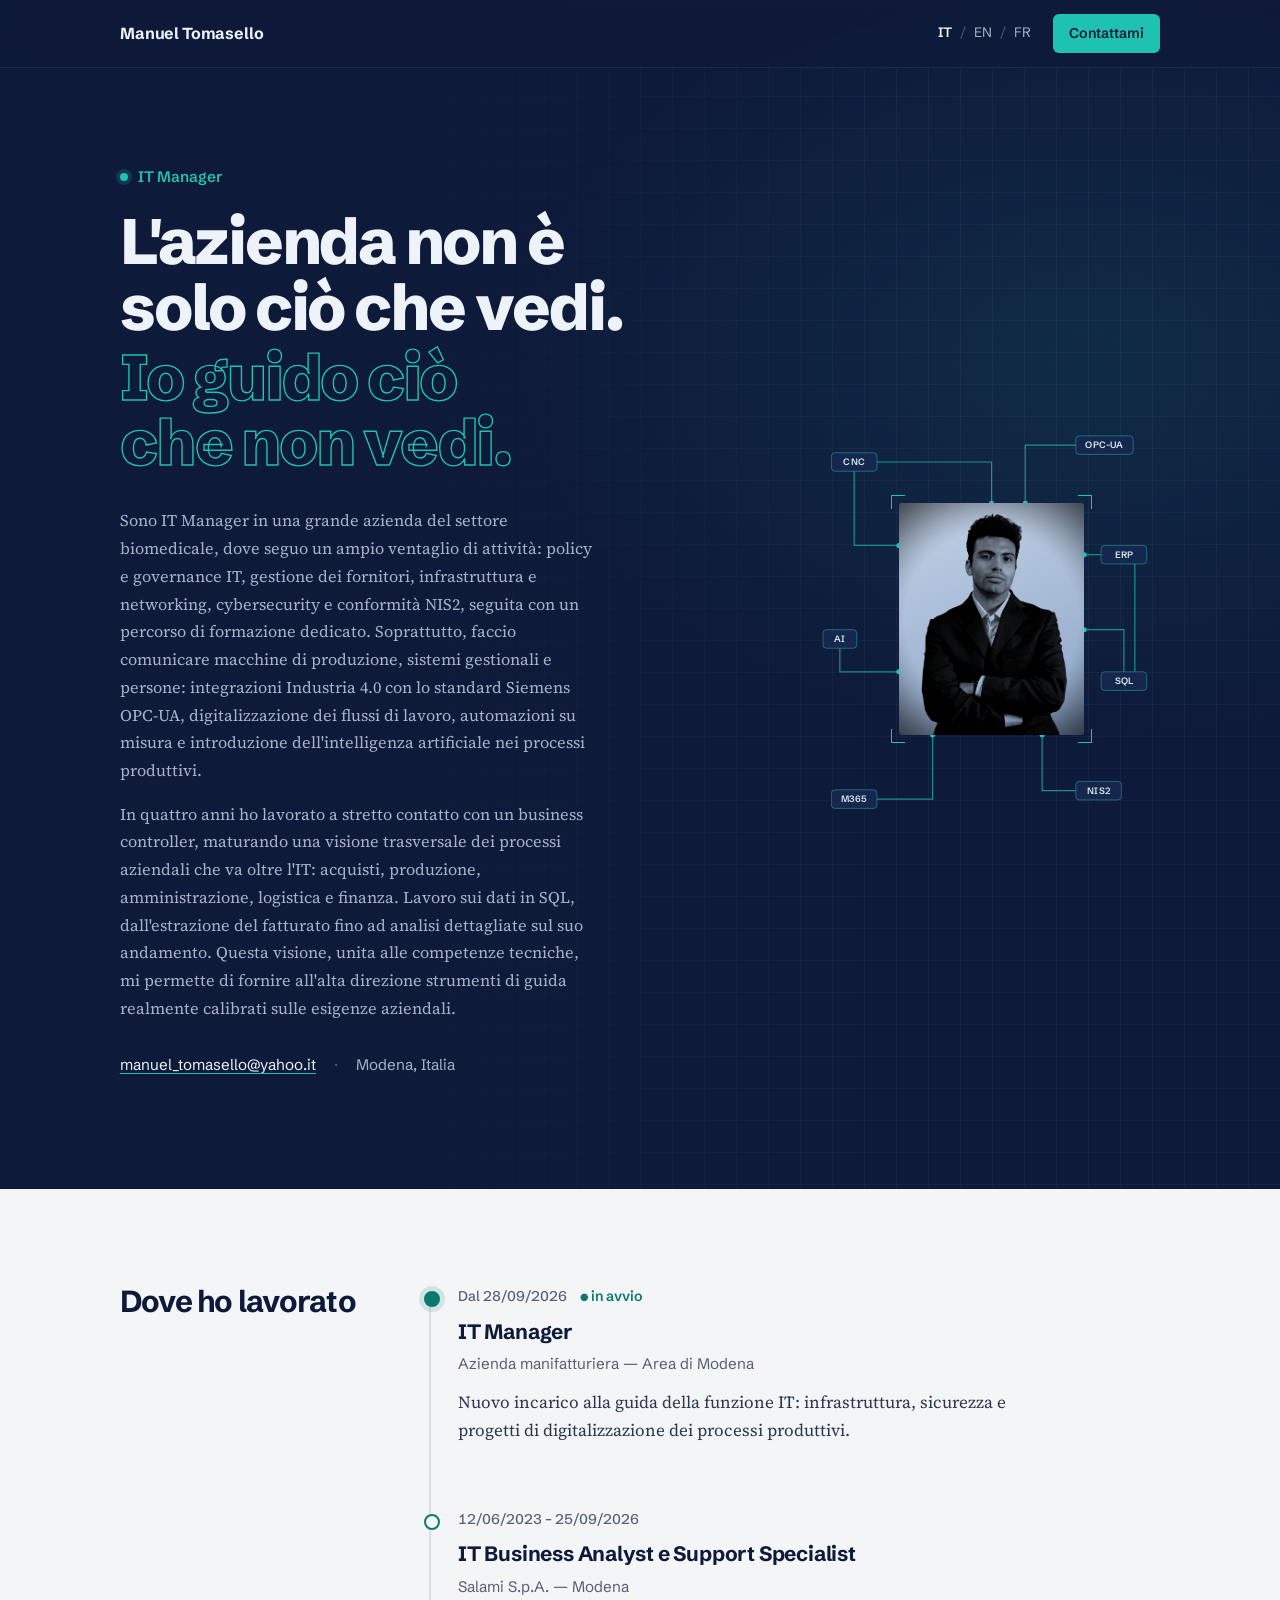
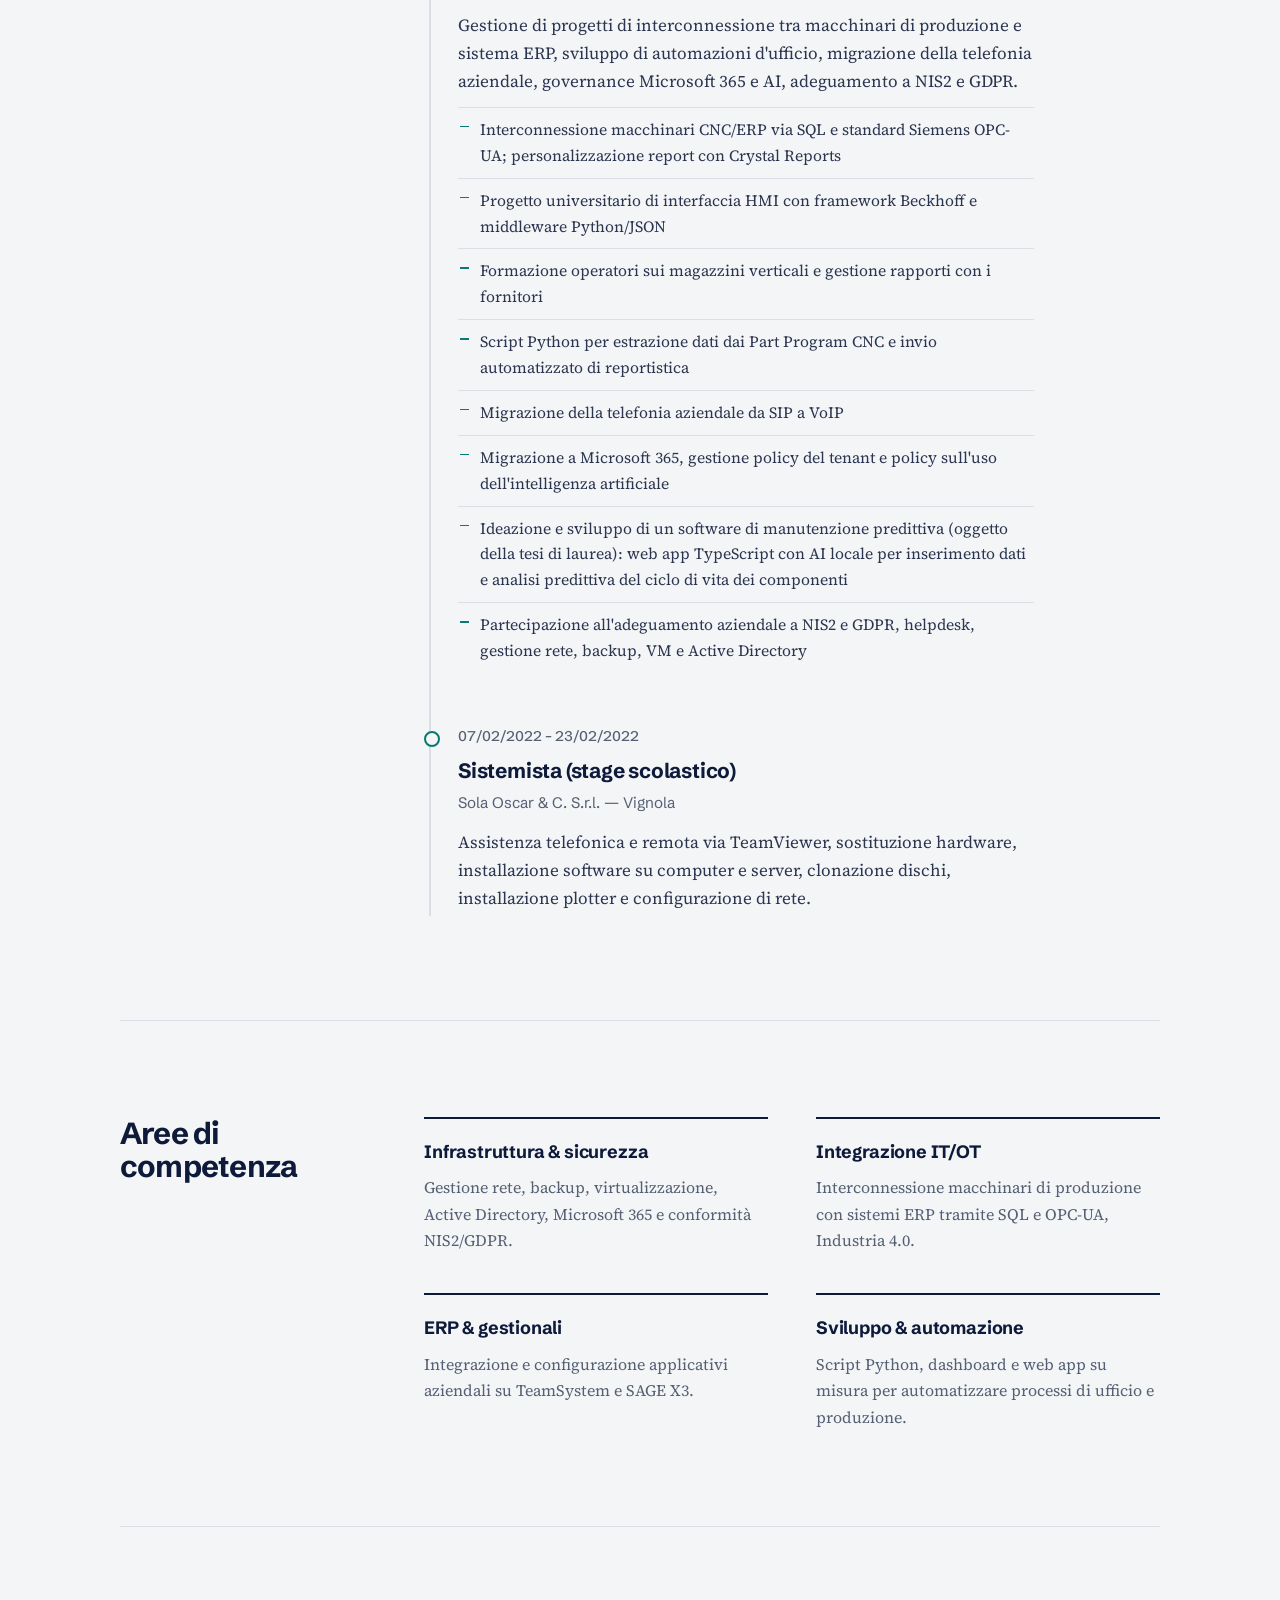
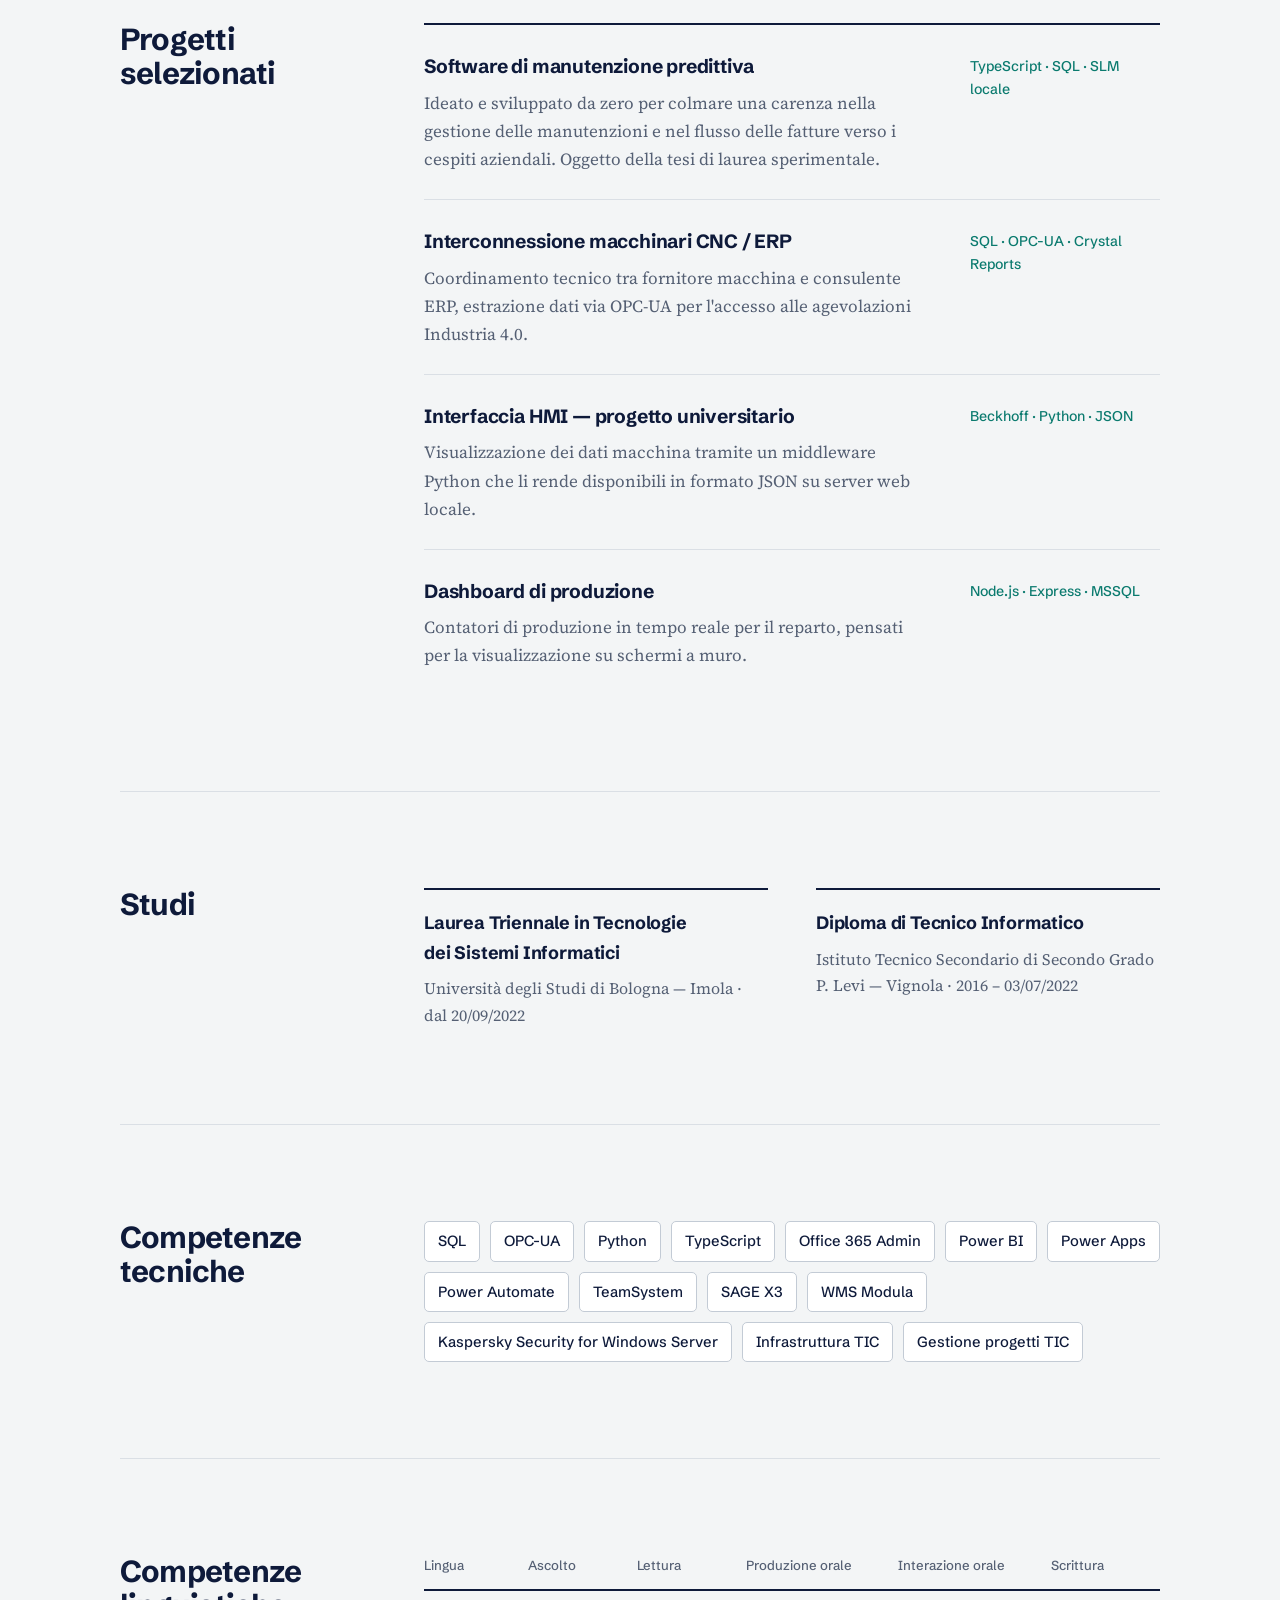
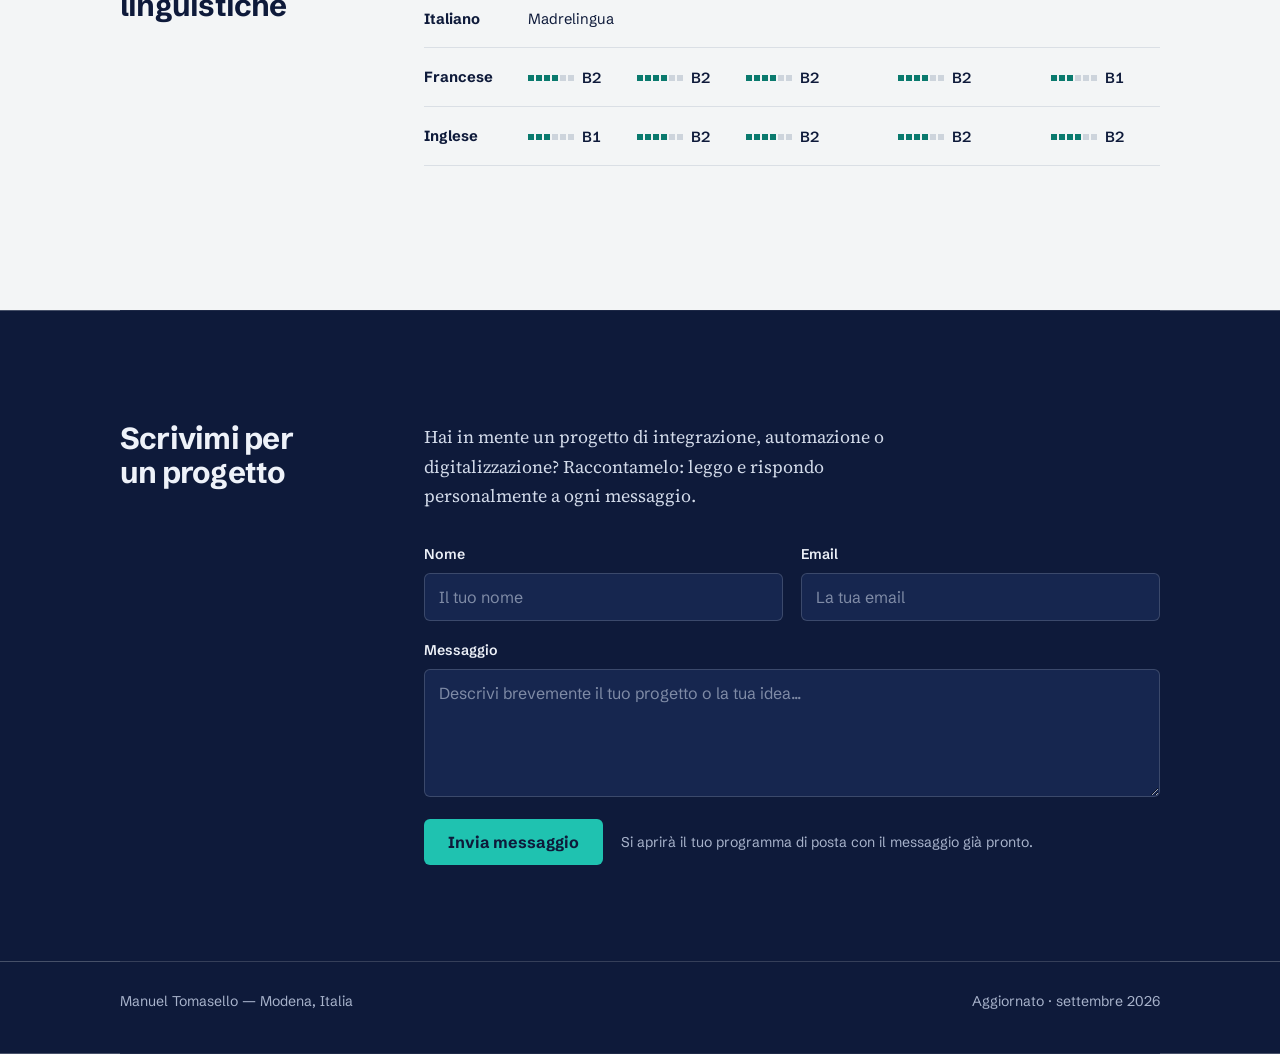
==== commit 37b4b6ef: "stile" ====
--- a/index.html
+++ b/index.html
@@ -5,10 +5,14 @@
 <meta name="viewport" content="width=device-width, initial-scale=1">
 <title>Manuel Tomasello — IT Manager</title>
 <meta name="description" content="Manuel Tomasello, IT Manager. Infrastrutture, integrazione ERP/OT, compliance NIS2, automazione industriale.">
+<link rel="preconnect" href="https://fonts.googleapis.com">
+<link rel="preconnect" href="https://fonts.gstatic.com" crossorigin>
 <link rel="stylesheet" href="style.css">
 </head>
 <body>
 
+
+<header class="top">
 <nav>
   <div class="nav-inner">
     <span class="nav-name">Manuel Tomasello</span>
@@ -20,12 +24,10 @@
     </div>
   </div>
 </nav>
-
-<main class="wrap">
-
   <section class="hero">
+  <div class="hero-inner">
     <div class="hero-text">
-      <p class="kicker">IT Manager </p>
+      <p class="kicker">IT Manager</p>
       <h1><span>L'azienda non è solo ciò che vedi.</span> <span>Io guido ciò che non vedi.</span></h1>
       <p class="hero-desc">Sono IT Manager in una grande azienda del settore biomedicale, dove seguo un ampio ventaglio di attività: policy e governance IT, gestione dei fornitori, infrastruttura e networking, cybersecurity e conformità NIS2, seguita con un percorso di formazione dedicato. Soprattutto, faccio comunicare macchine di produzione, sistemi gestionali e persone: integrazioni Industria 4.0 con lo standard Siemens OPC-UA, digitalizzazione dei flussi di lavoro, automazioni su misura e introduzione dell'intelligenza artificiale nei processi produttivi.</p>
       <p class="hero-desc">In quattro anni ho lavorato a stretto contatto con un business controller, maturando una visione trasversale dei processi aziendali che va oltre l'IT: acquisti, produzione, amministrazione, logistica e finanza. Lavoro sui dati in SQL, dall'estrazione del fatturato fino ad analisi dettagliate sul suo andamento. Questa visione, unita alle competenze tecniche, mi permette di fornire all'alta direzione strumenti di guida realmente calibrati sulle esigenze aziendali.</p>
@@ -35,14 +37,49 @@
         <span>Modena, Italia</span>
       </div>
     </div>
-    <div class="hero-photo-wrap">
-      <div class="blob"></div>
-      <img class="hero-photo" src="assets/manuel-tomasello.jpg" alt="Ritratto di Manuel Tomasello">
-    </div>
-  </section>
+    <div class="hero-visual">
+        <svg class="schematic" viewBox="0 0 400 480" aria-hidden="true" focusable="false">
+          <g class="traces">
+            <path pathLength="1" d="M90 150 H37 V62"/>
+            <path pathLength="1" d="M64 51 H200 V100"/>
+            <path pathLength="1" d="M240 100 V31 H300"/>
+            <path pathLength="1" d="M310 161 H330"/>
+            <path pathLength="1" d="M310 250 H357 V300"/>
+            <path pathLength="1" d="M370 172 V300"/>
+            <path pathLength="1" d="M260 375 V441 H300"/>
+            <path pathLength="1" d="M130 375 V451 H64"/>
+            <path pathLength="1" d="M90 300 H20 V272"/>
+          </g>
+          <g class="pins">
+            <circle cx="90" cy="150" r="3"/><circle cx="200" cy="100" r="3"/><circle cx="240" cy="100" r="3"/>
+            <circle cx="310" cy="161" r="3"/><circle cx="310" cy="250" r="3"/><circle cx="260" cy="375" r="3"/>
+            <circle cx="130" cy="375" r="3"/><circle cx="90" cy="300" r="3"/>
+          </g>
+          <g class="chips">
+            <g><rect x="10" y="40" width="54" height="22" rx="4"/><text x="37" y="55">CNC</text></g>
+            <g><rect x="300" y="20" width="68" height="22" rx="4"/><text x="334" y="35">OPC-UA</text></g>
+            <g><rect x="330" y="150" width="54" height="22" rx="4"/><text x="357" y="165">ERP</text></g>
+            <g><rect x="330" y="300" width="54" height="22" rx="4"/><text x="357" y="315">SQL</text></g>
+            <g><rect x="300" y="430" width="54" height="22" rx="4"/><text x="327" y="445">NIS2</text></g>
+            <g><rect x="10" y="440" width="54" height="22" rx="4"/><text x="37" y="455">M365</text></g>
+            <g><rect x="0" y="250" width="40" height="22" rx="4"/><text x="20" y="265">AI</text></g>
+          </g>
+          <circle class="packet p1" r="3.2"/>
+          <circle class="packet p2" r="3.2"/>
+        </svg>
+      <figure class="portrait">
+        <img class="hero-photo" src="assets/manuel-tomasello.jpg" alt="Ritratto di Manuel Tomasello">
+        <i class="mark tl"></i><i class="mark tr"></i><i class="mark bl"></i><i class="mark br"></i>
+      </figure>
+    </div>
+  </div>
+  </section>
+</header>
+
+<main class="wrap">
 
   <section id="percorso">
-    <div class="section-head"><p class="label">Percorso professionale</p><h2>Dove ho lavorato</h2></div>
+    <div class="section-head"><h2>Dove ho lavorato</h2></div>
     <div class="track">
       <div class="track-line"><div class="track-line-fill"></div></div>
 
@@ -80,7 +117,7 @@
   </section>
 
   <section id="aree">
-    <div class="section-head"><p class="label">Competenze</p><h2>Aree di competenza</h2></div>
+    <div class="section-head"><h2>Aree di competenza</h2></div>
     <div class="grid-panels">
       <div class="panel">
         <h3>Infrastruttura &amp; sicurezza</h3>
@@ -102,7 +139,7 @@
   </section>
 
   <section id="progetti">
-    <div class="section-head"><p class="label">Portfolio</p><h2>Progetti selezionati</h2></div>
+    <div class="section-head"><h2>Progetti selezionati</h2></div>
     <div class="projects">
       <div class="project">
         <div>
@@ -136,7 +173,7 @@
   </section>
 
   <section id="formazione">
-    <div class="section-head"><p class="label">Formazione</p><h2>Studi</h2></div>
+    <div class="section-head"><h2>Studi</h2></div>
     <div class="grid-panels">
       <div class="panel">
         <h3>Laurea Triennale in Tecnologie dei Sistemi Informatici</h3>
@@ -150,7 +187,7 @@
   </section>
 
   <section id="competenze">
-    <div class="section-head"><p class="label">Strumenti</p><h2>Competenze tecniche</h2></div>
+    <div class="section-head"><h2>Competenze tecniche</h2></div>
     <div class="taglist">
       <span>SQL</span><span>OPC-UA</span><span>Python</span><span>TypeScript</span>
       <span>Office 365 Admin</span><span>Power BI</span><span>Power Apps</span><span>Power Automate</span>
@@ -161,21 +198,21 @@
   </section>
 
   <section id="lingue">
-    <div class="section-head"><p class="label">Lingue</p><h2>Competenze linguistiche</h2></div>
-    <table class="lang-table">
+    <div class="section-head"><h2>Competenze linguistiche</h2></div>
+    <div class="table-scroll"><table class="lang-table">
       <thead>
         <tr><th>Lingua</th><th>Ascolto</th><th>Lettura</th><th>Produzione orale</th><th>Interazione orale</th><th>Scrittura</th></tr>
       </thead>
       <tbody>
         <tr><td class="name">Italiano</td><td colspan="5">Madrelingua</td></tr>
-        <tr><td class="name">Francese</td><td>B2</td><td>B2</td><td>B2</td><td>B2</td><td>B1</td></tr>
-        <tr><td class="name">Inglese</td><td>B1</td><td>B2</td><td>B2</td><td>B2</td><td>B2</td></tr>
+        <tr><td class="name">Francese</td><td><span class="cefr" style="--n:4">B2</span></td><td><span class="cefr" style="--n:4">B2</span></td><td><span class="cefr" style="--n:4">B2</span></td><td><span class="cefr" style="--n:4">B2</span></td><td><span class="cefr" style="--n:3">B1</span></td></tr>
+        <tr><td class="name">Inglese</td><td><span class="cefr" style="--n:3">B1</span></td><td><span class="cefr" style="--n:4">B2</span></td><td><span class="cefr" style="--n:4">B2</span></td><td><span class="cefr" style="--n:4">B2</span></td><td><span class="cefr" style="--n:4">B2</span></td></tr>
       </tbody>
-    </table>
+    </table></div>
   </section>
 
   <section id="contatti">
-    <div class="section-head"><p class="label">Contatti</p><h2>Scrivimi per un progetto</h2></div>
+    <div class="section-head"><h2>Scrivimi per un progetto</h2></div>
     <div class="contact-card">
       <p class="contact-intro">Hai in mente un progetto di integrazione, automazione o digitalizzazione? Raccontamelo: leggo e rispondo personalmente a ogni messaggio.</p>
       <form class="contact-form" id="contactForm" data-mailto="manuel_tomasello@yahoo.it" data-subject="Nuovo progetto — dal sito">
--- a/style.css
+++ b/style.css
@@ -1,36 +1,31 @@
 /* ============================================================
    Manuel Tomasello — sito di presentazione
-   Estetica: chiara & futuristica — vetro, aurora animata,
-   gradienti neon soft, glow. Un solo file, nessuna dipendenza
-   esterna oltre ai font Google.
+   Concetto: "l'azienda che vedi / quella che non vedi".
+   Testata e contatti in blu notte con uno schema tecnico
+   (lo strato invisibile); il resto della pagina è chiaro e sobrio.
    ============================================================ */
 
-@import url('https://fonts.googleapis.com/css2?family=Space+Grotesk:wght@400;500;600;700&family=Inter:wght@400;500;600&display=swap');
+@import url('https://fonts.googleapis.com/css2?family=Schibsted+Grotesk:wght@400;500;600;700;800&family=Source+Serif+4:opsz,wght@8..60,400;8..60,500&display=swap');
 
 :root{
-  --bg:        #eef1fb;
-  --bg-2:      #f7f9ff;
-  --surface:   #ffffff;
-  --glass:     rgba(255,255,255,.62);
-  --glass-strong: rgba(255,255,255,.80);
-  --text:      #0d1220;
-  --text-soft: #55607a;
-  --line:      rgba(23,35,80,.12);
-  --line-soft: rgba(23,35,80,.07);
-
-  --accent:    #3355ff;
-  --accent-2:  #7b3fe4;
-  --accent-3:  #14c3d6;
-  --accent-soft: #dfe6fb;
-
-  --grad: linear-gradient(120deg, #3355ff 0%, #7b3fe4 52%, #14c3d6 100%);
-  --grad-soft: linear-gradient(120deg, rgba(51,85,255,.16), rgba(123,63,228,.14) 55%, rgba(20,195,214,.16));
-
-  --glow: 0 0 0 1px rgba(51,85,255,.06), 0 18px 50px -22px rgba(51,85,255,.35);
-  --radius: 18px;
-
-  --display: 'Space Grotesk', system-ui, sans-serif;
-  --body: 'Inter', system-ui, sans-serif;
+  /* colore */
+  --night:      #0E1A3A;   /* blu notte, dal completo del ritratto */
+  --night-2:    #16264F;
+  --paper:      #F3F5F6;   /* bianco clinico freddo */
+  --ink:        #0E1A3A;
+  --muted:      #556074;
+  --rule:       #DADFE5;
+  --signal:     #1FC2B0;   /* verde acqua biomedicale, su fondo scuro */
+  --signal-ink: #0A7A6E;   /* stesso tono, leggibile su fondo chiaro */
+  --on-night:   #EEF2F9;
+  --on-night-2: #A8B3CB;
+
+  /* tipografia */
+  --sans:  'Schibsted Grotesk', system-ui, sans-serif;
+  --serif: 'Source Serif 4', Georgia, serif;
+
+  --wrap: 1120px;
+  --gutter: clamp(20px, 4vw, 40px);
 }
 
 *{ box-sizing:border-box; }
@@ -38,341 +33,376 @@
 
 body{
   margin:0;
-  background:var(--bg);
-  color:var(--text);
-  font-family:var(--body);
-  line-height:1.6;
+  background:var(--paper);
+  color:var(--ink);
+  font-family:var(--serif);
+  font-size:1.0625rem;
+  line-height:1.65;
   -webkit-font-smoothing:antialiased;
+  overflow-x:hidden;
+}
+
+a{ color:var(--signal-ink); text-decoration-thickness:1px; text-underline-offset:3px; }
+a:focus-visible, button:focus-visible, input:focus-visible, textarea:focus-visible{
+  outline:2px solid var(--signal); outline-offset:3px; border-radius:3px;
+}
+::selection{ background:var(--signal); color:var(--night); }
+
+/* ============================================================
+   Testata (nav + hero) — lo strato invisibile
+   ============================================================ */
+.top{
+  background:
+    radial-gradient(60rem 40rem at 85% 30%, rgba(31,194,176,.10), transparent 60%),
+    var(--night);
+  color:var(--on-night);
   position:relative;
-  overflow-x:hidden;
-}
-
-/* ---------- Sfondo futuristico: aurora + griglia ---------- */
-body::before{  /* griglia sottile fissa */
-  content:""; position:fixed; inset:0; z-index:-2; pointer-events:none;
+  isolation:isolate;
+}
+.top::before{ /* griglia da tavola tecnica, molto tenue */
+  content:""; position:absolute; inset:0; z-index:-1; pointer-events:none;
   background-image:
-    linear-gradient(to right, var(--line-soft) 1px, transparent 1px),
-    linear-gradient(to bottom, var(--line-soft) 1px, transparent 1px);
-  background-size:46px 46px;
-  -webkit-mask-image:radial-gradient(circle at 50% 0%, #000 0%, transparent 78%);
-          mask-image:radial-gradient(circle at 50% 0%, #000 0%, transparent 78%);
-}
-body::after{  /* blob aurora animati */
-  content:""; position:fixed; inset:-20vmax; z-index:-3; pointer-events:none;
-  background:
-    radial-gradient(38vmax 38vmax at 18% 12%, rgba(51,85,255,.28), transparent 60%),
-    radial-gradient(34vmax 34vmax at 85% 18%, rgba(123,63,228,.24), transparent 62%),
-    radial-gradient(40vmax 40vmax at 70% 88%, rgba(20,195,214,.22), transparent 60%),
-    radial-gradient(30vmax 30vmax at 15% 82%, rgba(51,85,255,.18), transparent 60%);
-  filter:blur(24px) saturate(120%);
-  animation:aurora 26s ease-in-out infinite alternate;
-}
-@keyframes aurora{
-  0%{   transform:translate3d(0,0,0) scale(1);       }
-  50%{  transform:translate3d(2%, -2%, 0) scale(1.06);}
-  100%{ transform:translate3d(-2%, 2%, 0) scale(1.03);}
-}
-
-a{ color:var(--accent); text-decoration:none; }
-a:hover{ text-decoration:underline; }
-a:focus-visible, button:focus-visible, input:focus-visible, textarea:focus-visible{
-  outline:2px solid var(--accent); outline-offset:3px;
-}
-
-@media (prefers-reduced-motion: reduce){
-  *{ animation:none !important; transition:none !important; scroll-behavior:auto !important; }
-  body::after{ animation:none !important; }
-}
-
-.wrap{ max-width:900px; margin:0 auto; padding:0 28px; }
-
-/* ---------- Nav (sticky, vetro) ---------- */
+    linear-gradient(to right, rgba(255,255,255,.035) 1px, transparent 1px),
+    linear-gradient(to bottom, rgba(255,255,255,.035) 1px, transparent 1px);
+  background-size:32px 32px;
+  -webkit-mask-image:linear-gradient(to right, transparent 25%, #000 75%);
+          mask-image:linear-gradient(to right, transparent 25%, #000 75%);
+}
+
 nav{
   position:sticky; top:0; z-index:50;
-  padding:14px 0;
-  backdrop-filter:blur(14px) saturate(150%);
-  -webkit-backdrop-filter:blur(14px) saturate(150%);
-  background:linear-gradient(to bottom, rgba(247,249,255,.82), rgba(247,249,255,.55));
-  border-bottom:1px solid var(--line-soft);
+  background:rgba(14,26,58,.86);
+  backdrop-filter:blur(12px); -webkit-backdrop-filter:blur(12px);
+  border-bottom:1px solid rgba(255,255,255,.07);
 }
 .nav-inner{
-  max-width:900px; margin:0 auto; padding:0 28px;
+  max-width:var(--wrap); margin:0 auto; padding:14px var(--gutter);
   display:flex; align-items:center; justify-content:space-between; gap:18px;
 }
 .nav-name{
-  font-family:var(--display); font-weight:600; font-size:1.05rem; letter-spacing:-.01em;
-  position:relative;
-}
-.nav-name::after{
-  content:""; display:block; height:2px; width:100%; margin-top:3px;
-  background:var(--grad); border-radius:2px; opacity:.9;
-}
-.nav-right{ display:flex; align-items:center; gap:16px; }
-.lang-switch{ font-size:.85rem; color:var(--text-soft); }
-.lang-switch a{ color:var(--text-soft); }
-.lang-switch a.active{ color:var(--text); font-weight:600; }
-.lang-switch span{ margin:0 6px; color:var(--line); }
+  font-family:var(--sans); font-weight:700; font-size:1rem; letter-spacing:-.01em; white-space:nowrap;
+  color:var(--on-night);
+}
+.nav-right{ display:flex; align-items:center; gap:20px; }
+.lang-switch{ font-family:var(--sans); font-size:.85rem; color:var(--on-night-2); }
+.lang-switch a{ color:var(--on-night-2); text-decoration:none; padding:4px 2px; }
+.lang-switch a:hover{ color:var(--on-night); }
+.lang-switch a.active{ color:var(--on-night); font-weight:600; }
+.lang-switch span{ margin:0 6px; opacity:.4; }
 .nav-cta{
-  font-family:var(--display); font-size:.85rem; font-weight:600; color:#fff !important;
-  background:var(--grad); background-size:180% 180%;
-  padding:8px 16px; border-radius:999px; white-space:nowrap;
-  box-shadow:0 10px 24px -12px rgba(51,85,255,.7);
-  transition:transform .25s ease, box-shadow .25s ease, background-position .6s ease;
-}
-.nav-cta:hover{
-  text-decoration:none !important; transform:translateY(-1px);
-  background-position:100% 50%;
-  box-shadow:0 14px 30px -12px rgba(123,63,228,.75);
-}
+  font-family:var(--sans); font-size:.88rem; font-weight:600;
+  color:var(--night); background:var(--signal); text-decoration:none;
+  padding:8px 16px; border-radius:6px; white-space:nowrap;
+  transition:background-color .2s ease;
+}
+.nav-cta:hover{ background:#4FD8C8; }
 
 /* ---------- Hero ---------- */
-.hero{
-  padding:56px 0 84px;
-  display:grid; grid-template-columns:1.2fr 0.8fr; gap:48px; align-items:center;
-}
-.hero-text .kicker{
-  display:inline-block;
-  font-family:var(--display); font-size:.82rem; letter-spacing:.04em; text-transform:uppercase;
-  color:var(--accent);
-  padding:5px 12px; border-radius:999px; margin:0 0 18px;
-  background:var(--grad-soft); border:1px solid var(--line-soft);
-  opacity:0; animation:riseIn .7s ease forwards; animation-delay:.05s;
-}
+.hero-inner{
+  max-width:var(--wrap); margin:0 auto;
+  padding:clamp(48px, 8vw, 96px) var(--gutter) clamp(56px, 9vw, 112px);
+  display:grid; grid-template-columns:minmax(0,1.3fr) minmax(0,.7fr);
+  gap:clamp(32px, 6vw, 80px); align-items:center;
+}
+.kicker{
+  font-family:var(--sans); font-size:.95rem; font-weight:600;
+  color:var(--signal); margin:0 0 20px;
+  display:flex; align-items:center; gap:10px;
+}
+.kicker::before{ /* un pin dello schema */
+  content:""; width:8px; height:8px; border-radius:50%;
+  background:var(--signal); box-shadow:0 0 0 4px rgba(31,194,176,.18);
+}
+
 h1{
-  font-family:var(--display); font-weight:700;
-  font-size:2.7rem; line-height:1.12; letter-spacing:-.02em;
-  margin:0 0 20px;
-  background:linear-gradient(120deg, #0d1220 0%, #23306b 60%, #3355ff 100%);
-  -webkit-background-clip:text; background-clip:text; color:transparent;
-  opacity:0; animation:riseIn .7s ease forwards; animation-delay:.18s;
-}
-.hero-role{
-  font-family:var(--display); font-weight:500; font-size:1.05rem; color:var(--accent);
-  margin:0 0 18px;
-  opacity:0; animation:riseIn .7s ease forwards; animation-delay:.3s;
-}
+  font-family:var(--sans); font-weight:800;
+  font-size:clamp(2.35rem, 5vw, 4.1rem);
+  line-height:1.02; letter-spacing:-.035em;
+  margin:0 0 32px;
+}
+h1 > span{ display:block; text-wrap:balance; }
+h1 > span:first-child{ color:var(--on-night); }
+h1 > span:last-child{ /* ciò che non si vede: solo il contorno */
+  color:transparent;
+  -webkit-text-stroke:1.4px var(--signal);
+  margin-top:.08em;
+}
+@supports not (-webkit-text-stroke:1px #000){
+  h1 > span:last-child{ color:var(--signal); }
+}
+
 .hero-desc{
-  color:var(--text-soft); max-width:50ch; margin:0 0 26px;
-  opacity:0; animation:riseIn .7s ease forwards; animation-delay:.42s;
-}
-.hero-desc:has(+ .hero-desc){ margin-bottom:14px; }
-h1 > span{ display:block; text-wrap:balance; }
+  color:var(--on-night-2); max-width:60ch; margin:0 0 16px;
+  font-size:1.02rem; line-height:1.7;
+}
+.hero-desc:first-of-type{ color:#D3DBEA; }
 .contact-row{
-  display:flex; flex-wrap:wrap; gap:8px 22px; font-size:.92rem; align-items:center;
-  opacity:0; animation:riseIn .7s ease forwards; animation-delay:.54s;
-}
-.contact-row a{ color:var(--text); }
-.contact-row a:hover{ color:var(--accent); }
-.contact-row .sep{ color:var(--line); }
-
-@keyframes riseIn{
-  from{ opacity:0; transform:translateY(14px); }
-  to{ opacity:1; transform:translateY(0); }
-}
-
-.hero-photo-wrap{
-  position:relative; width:100%; aspect-ratio:1/1; max-width:290px; margin:0 auto;
-  opacity:0; animation:riseIn .9s ease forwards; animation-delay:.2s;
-}
-.blob{  /* anello conico luminoso rotante */
-  position:absolute; inset:-10%;
-  border-radius:50%;
-  background:conic-gradient(from 0deg, #3355ff, #7b3fe4, #14c3d6, #3355ff);
-  filter:blur(14px); opacity:.55;
-  animation:spin 14s linear infinite;
-}
-@keyframes spin{ to{ transform:rotate(360deg); } }
+  font-family:var(--sans); font-size:.95rem;
+  display:flex; flex-wrap:wrap; align-items:center; gap:6px 18px;
+  margin-top:30px; color:var(--on-night-2);
+}
+.contact-row a{ color:var(--on-night); text-decoration:underline; text-decoration-color:var(--signal); }
+.contact-row a:hover{ color:var(--signal); }
+.contact-row .sep{ opacity:.4; }
+
+/* ---------- Ritratto + schema ---------- */
+.hero-visual{
+  position:relative; width:100%; max-width:400px; margin-left:auto;
+  aspect-ratio:400 / 480;
+}
+.schematic{ position:absolute; inset:0; width:100%; height:100%; overflow:visible; }
+.schematic .traces path{
+  fill:none; stroke:var(--signal); stroke-width:1.4; stroke-opacity:.7;
+  stroke-dasharray:1; stroke-dashoffset:1;
+  animation:draw 1.1s cubic-bezier(.6,0,.2,1) forwards;
+}
+.schematic .traces path:nth-child(2){ animation-delay:.15s; }
+.schematic .traces path:nth-child(3){ animation-delay:.25s; }
+.schematic .traces path:nth-child(4){ animation-delay:.35s; }
+.schematic .traces path:nth-child(5){ animation-delay:.45s; }
+.schematic .traces path:nth-child(6){ animation-delay:.55s; }
+.schematic .traces path:nth-child(7){ animation-delay:.6s; }
+.schematic .traces path:nth-child(8){ animation-delay:.7s; }
+.schematic .traces path:nth-child(9){ animation-delay:.8s; }
+.schematic .pins circle{ fill:var(--signal); }
+.schematic .chips rect{ fill:var(--night-2); stroke:rgba(31,194,176,.55); stroke-width:1; }
+.schematic .chips text{
+  font-family:var(--sans); font-size:11px; font-weight:600; letter-spacing:.02em;
+  fill:#CFEFEA; text-anchor:middle;
+}
+.schematic .chips g{ opacity:0; animation:appear .5s ease forwards; animation-delay:1.1s; }
+.schematic .chips g:nth-child(odd){ animation-delay:1.25s; }
+
+.schematic .packet{
+  fill:#fff; opacity:0;
+  filter:drop-shadow(0 0 4px var(--signal));
+}
+.schematic .p1{
+  offset-path:path("M64 51 H200 V100");
+  animation:travel 3.2s ease-in-out 2s infinite;
+}
+.schematic .p2{
+  offset-path:path("M310 250 H357 V300");
+  animation:travel 2.6s ease-in-out 3.1s infinite;
+}
+
+.portrait{
+  position:absolute; margin:0;
+  left:22.5%; top:20.8%; width:55%; height:57.3%;
+}
+.portrait::after{ /* viraggio blu acciaio: il ritratto entra nella palette */
+  content:""; position:absolute; inset:0; border-radius:3px; pointer-events:none;
+  background:linear-gradient(160deg, #C6D6EA 0%, #8FA8CC 100%);
+  mix-blend-mode:multiply;
+}
 .hero-photo{
-  position:relative; width:100%; height:100%; object-fit:cover;
-  border-radius:50%;
-  border:3px solid rgba(255,255,255,.9);
-  box-shadow:0 22px 50px -20px rgba(51,85,255,.5);
-}
-
-/* ---------- Sezioni ---------- */
-section{ padding:60px 0; scroll-margin-top:80px; }
-.section-head{ margin-bottom:34px; }
-.section-head .label{
-  display:inline-block;
-  font-family:var(--display); font-size:.78rem; letter-spacing:.08em; text-transform:uppercase;
-  margin:0 0 10px;
-  background:var(--grad); -webkit-background-clip:text; background-clip:text; color:transparent;
-  font-weight:600;
-}
+  width:100%; height:100%; object-fit:cover; object-position:50% 12%;
+  display:block; border-radius:3px;
+  filter:grayscale(1) contrast(1.12) brightness(.98);
+  opacity:0; animation:appear .9s ease .1s forwards;
+}
+.mark{ position:absolute; width:14px; height:14px; border:0 solid var(--signal); }
+.mark.tl{ top:-8px; left:-8px; border-top-width:1.5px; border-left-width:1.5px; }
+.mark.tr{ top:-8px; right:-8px; border-top-width:1.5px; border-right-width:1.5px; }
+.mark.bl{ bottom:-8px; left:-8px; border-bottom-width:1.5px; border-left-width:1.5px; }
+.mark.br{ bottom:-8px; right:-8px; border-bottom-width:1.5px; border-right-width:1.5px; }
+
+@keyframes draw{ to{ stroke-dashoffset:0; } }
+@keyframes appear{ to{ opacity:1; } }
+@keyframes travel{
+  0%{ offset-distance:0%; opacity:0; }
+  10%{ opacity:1; }
+  85%{ opacity:1; }
+  100%{ offset-distance:100%; opacity:0; }
+}
+
+/* ============================================================
+   Corpo pagina
+   ============================================================ */
+.wrap{ max-width:var(--wrap); margin:0 auto; padding:0 var(--gutter); }
+
+main > section{
+  display:grid; grid-template-columns:240px minmax(0,1fr); gap:24px 64px;
+  padding:clamp(56px, 8vw, 96px) 0;
+  border-top:1px solid var(--rule);
+  scroll-margin-top:70px;
+}
+main > section:first-child{ border-top:none; }
+.section-head{ margin:0; }
+.section-head h2{ position:sticky; top:84px; }
 h2{
-  font-family:var(--display); font-size:1.7rem; font-weight:600; margin:0; letter-spacing:-.01em;
-}
-
-/* ---------- Timeline ---------- */
-.track{ position:relative; padding-left:30px; }
+  font-family:var(--sans); font-weight:700;
+  font-size:clamp(1.5rem, 2.4vw, 1.9rem); line-height:1.1; letter-spacing:-.025em;
+  margin:0; color:var(--ink); text-wrap:balance;
+}
+h3{ font-family:var(--sans); font-weight:700; letter-spacing:-.01em; color:var(--ink); }
+
+/* ---------- Percorso (timeline) ---------- */
+.track{ position:relative; padding-left:34px; }
 .track-line{
-  position:absolute; left:5px; top:6px; bottom:6px; width:2px;
-  background:var(--line); border-radius:2px; overflow:hidden;
+  position:absolute; left:5px; top:8px; bottom:8px; width:2px;
+  background:var(--rule); overflow:hidden;
 }
 .track-line-fill{
   position:absolute; left:0; top:0; width:100%; height:0%;
-  background:var(--grad);
-  box-shadow:0 0 12px rgba(51,85,255,.7);
+  background:var(--signal-ink);
   transition:height .3s ease-out;
 }
-.node{
-  position:relative; padding-bottom:42px;
-  opacity:0; transform:translateY(10px);
-  transition:opacity .5s ease, transform .5s ease;
-}
-.node.visible{ opacity:1; transform:translateY(0); }
+.node{ position:relative; padding-bottom:52px; }
 .node:last-child{ padding-bottom:0; }
 .node::before{
-  content:""; position:absolute; left:-30px; top:4px; width:12px; height:12px;
-  border:2px solid var(--line); background:var(--surface); border-radius:50%;
-  transition:border-color .4s ease, background .4s ease, box-shadow .4s ease;
-}
-.node.visible::before{ border-color:var(--accent); box-shadow:0 0 0 4px rgba(51,85,255,.14); }
-.node.current::before{
-  background:var(--accent); border-color:var(--accent);
-  box-shadow:0 0 0 5px rgba(51,85,255,.18), 0 0 14px rgba(51,85,255,.8);
-}
-.node-period{ font-size:.82rem; color:var(--text-soft); margin-bottom:4px; }
+  content:""; position:absolute; left:-34px; top:6px; width:12px; height:12px;
+  border:2px solid var(--rule); background:var(--paper); border-radius:50%;
+  transition:border-color .4s ease, background-color .4s ease;
+}
+.node.visible::before{ border-color:var(--signal-ink); }
+.node.current::before{ background:var(--signal-ink); border-color:var(--signal-ink); box-shadow:0 0 0 5px rgba(10,122,110,.14); }
+.node-period{
+  font-family:var(--sans); font-size:.88rem; font-weight:500; color:var(--muted);
+  font-variant-numeric:tabular-nums; margin-bottom:6px;
+}
 .node-period .tag{
-  display:inline-block; margin-left:8px; padding:2px 10px;
-  background:var(--grad); color:#fff; font-size:.72rem; border-radius:20px; font-weight:500;
-}
-.node h3{ font-family:var(--display); margin:0 0 3px; font-size:1.14rem; font-weight:600; }
-.node .org{ color:var(--text-soft); font-size:.92rem; margin-bottom:10px; display:block; }
-.node p{ color:var(--text-soft); margin:0 0 10px; max-width:62ch; }
-.node ul{ margin:8px 0 0; padding-left:18px; color:var(--text-soft); }
-.node li{ margin-bottom:6px; }
-.node li::marker{ color:var(--accent); }
-
-/* ---------- Griglia competenze (pannelli vetro) ---------- */
-.grid-panels{ display:grid; grid-template-columns:repeat(2,1fr); gap:18px; }
-@media (max-width:620px){ .grid-panels{ grid-template-columns:1fr; } }
-.panel{
-  padding:22px; border:1px solid var(--line-soft); border-radius:var(--radius);
-  background:var(--glass); backdrop-filter:blur(10px); -webkit-backdrop-filter:blur(10px);
-  position:relative; overflow:hidden;
-  transition:transform .25s ease, box-shadow .25s ease, border-color .25s ease;
-}
-.panel::before{
-  content:""; position:absolute; left:0; top:0; height:100%; width:3px;
-  background:var(--grad); opacity:.85;
-}
-.panel:hover{
-  transform:translateY(-3px);
-  box-shadow:var(--glow); border-color:transparent;
-}
-.panel h3{ font-family:var(--display); margin:0 0 8px; font-size:1.02rem; font-weight:600; }
-.panel p{ margin:0; color:var(--text-soft); font-size:.92rem; }
-
-/* ---------- Progetti (card vetro) ---------- */
-.projects{ display:flex; flex-direction:column; gap:14px; }
+  margin-left:10px; color:var(--signal-ink); font-weight:600;
+}
+.node-period .tag::before{ content:"● "; font-size:.7em; vertical-align:.15em; }
+.node h3{ margin:0 0 2px; font-size:1.3rem; }
+.node .org{ font-family:var(--sans); color:var(--muted); font-size:.95rem; display:block; margin-bottom:12px; }
+.node p{ color:#2B3550; margin:0 0 12px; max-width:64ch; }
+.node ul{ margin:12px 0 0; padding:0; list-style:none; max-width:64ch; }
+.node li{
+  position:relative; padding:9px 0 9px 22px; color:#2B3550;
+  border-top:1px solid var(--rule); font-size:.98rem;
+}
+.node li::before{
+  content:""; position:absolute; left:2px; top:1.15em; width:9px; height:1.5px; background:var(--signal-ink);
+}
+
+/* ---------- Aree / formazione ---------- */
+.grid-panels{ display:grid; grid-template-columns:repeat(2, minmax(0,1fr)); gap:40px 48px; }
+.panel{ border-top:2px solid var(--ink); padding-top:18px; }
+.panel h3{ margin:0 0 8px; font-size:1.12rem; text-wrap:balance; }
+.panel p{ margin:0; color:var(--muted); font-size:1rem; }
+
+/* ---------- Progetti ---------- */
+.projects{ display:flex; flex-direction:column; }
 .project{
-  padding:22px 24px; border:1px solid var(--line-soft); border-radius:var(--radius);
-  background:var(--glass); backdrop-filter:blur(10px); -webkit-backdrop-filter:blur(10px);
-  display:grid; grid-template-columns:1fr auto; gap:8px 24px; align-items:start;
-  transition:transform .25s ease, box-shadow .25s ease, border-color .25s ease;
-}
-.project:hover{ transform:translateY(-3px); box-shadow:var(--glow); border-color:transparent; }
-.project h3{ font-family:var(--display); margin:0 0 6px; font-size:1.06rem; font-weight:600; }
-.project p{ margin:0; color:var(--text-soft); font-size:.92rem; max-width:56ch; }
+  display:grid; grid-template-columns:minmax(0,1fr) 190px; gap:8px 40px;
+  padding:26px 0; border-top:1px solid var(--rule);
+}
+.project:first-child{ border-top:2px solid var(--ink); }
+.project h3{ margin:0 0 6px; font-size:1.2rem; }
+.project p{ margin:0; color:var(--muted); max-width:58ch; }
 .project .stack{
-  font-size:.8rem; text-align:right; white-space:normal; max-width:180px;
-  font-weight:500;
-  background:var(--grad); -webkit-background-clip:text; background-clip:text; color:transparent;
-}
-@media (max-width:620px){
-  .project{ grid-template-columns:1fr; }
-  .project .stack{ text-align:left; max-width:none; }
-}
-
-/* ---------- Tag list ---------- */
+  font-family:var(--sans); font-size:.88rem; font-weight:500; color:var(--signal-ink);
+  padding-top:4px;
+}
+
+/* ---------- Competenze tecniche: chip come nello schema ---------- */
 .taglist{ display:flex; flex-wrap:wrap; gap:10px; }
 .taglist span{
-  font-size:.85rem; color:var(--text);
-  border:1px solid var(--line-soft); padding:7px 15px; border-radius:999px;
-  background:var(--glass);
-  transition:border-color .2s ease, color .2s ease, box-shadow .2s ease, transform .2s ease;
-}
-.taglist span:hover{
-  color:var(--accent); border-color:transparent; transform:translateY(-2px);
-  box-shadow:0 8px 20px -10px rgba(51,85,255,.6);
+  font-family:var(--sans); font-size:.92rem; font-weight:500; color:var(--ink);
+  padding:7px 13px; border:1px solid #C3CBD5; border-radius:5px; background:#fff;
 }
 
 /* ---------- Lingue ---------- */
+.table-scroll{ overflow-x:auto; }
 .lang-table{
-  width:100%; border-collapse:separate; border-spacing:0; font-size:.92rem;
-  background:var(--glass); border:1px solid var(--line-soft); border-radius:var(--radius);
-  overflow:hidden;
-}
-.lang-table th, .lang-table td{
-  text-align:left; padding:13px 12px; border-bottom:1px solid var(--line-soft);
-  color:var(--text-soft);
-}
-.lang-table tr:last-child td{ border-bottom:none; }
-.lang-table th{ color:var(--text); font-weight:600; font-size:.85rem; background:rgba(51,85,255,.05); }
-.lang-table td.name{ color:var(--text); font-weight:500; }
-
-/* ---------- Sezione Contatti ---------- */
-.contact-card{
-  position:relative; padding:34px; border-radius:22px;
-  background:var(--glass-strong); backdrop-filter:blur(14px); -webkit-backdrop-filter:blur(14px);
-  border:1px solid var(--line-soft);
-  box-shadow:0 30px 70px -34px rgba(51,85,255,.5);
-  overflow:hidden;
-}
-.contact-card::before{  /* bordo gradiente in alto */
-  content:""; position:absolute; left:0; top:0; width:100%; height:4px; background:var(--grad);
-}
-.contact-intro{ color:var(--text-soft); margin:0 0 24px; max-width:56ch; }
+  width:100%; border-collapse:collapse; font-family:var(--sans); font-size:.92rem;
+  min-width:560px;
+}
+.lang-table th{
+  text-align:left; font-weight:500; color:var(--muted); font-size:.82rem;
+  padding:0 12px 12px 0; border-bottom:2px solid var(--ink); vertical-align:bottom;
+}
+.lang-table td{ padding:16px 12px 16px 0; border-bottom:1px solid var(--rule); color:var(--ink); }
+.lang-table td.name{ font-weight:700; }
+.cefr{ display:inline-flex; align-items:center; gap:8px; font-weight:600; font-variant-numeric:tabular-nums; }
+.cefr::before{ /* 6 segmenti: A1 → C2 */
+  content:""; width:46px; height:6px; flex:none;
+  background:linear-gradient(to right, var(--signal-ink) calc(var(--n) / 6 * 100%), #CDD4DC 0);
+  -webkit-mask:repeating-linear-gradient(to right, #000 0 6px, transparent 6px 8px);
+          mask:repeating-linear-gradient(to right, #000 0 6px, transparent 6px 8px);
+}
+
+/* ---------- Contatti + footer: torna il blu notte, a tutta larghezza ---------- */
+#contatti, #contact, footer{
+  background:var(--night);
+  box-shadow:0 0 0 100vmax var(--night);
+  clip-path:inset(0 -100vmax);
+}
+#contatti, #contact{
+  border-top:none; color:var(--on-night);
+  margin-top:clamp(24px, 4vw, 48px);
+  padding-top:clamp(64px, 9vw, 112px);
+}
+#contatti h2, #contact h2{ color:var(--on-night); }
+.contact-card{ color:var(--on-night); }
+.contact-intro{ color:#D3DBEA; margin:0 0 32px; max-width:52ch; font-size:1.12rem; }
 .contact-form{ display:grid; grid-template-columns:1fr 1fr; gap:18px; }
 .field{ display:flex; flex-direction:column; gap:7px; }
 .field.full, .form-actions.full{ grid-column:1 / -1; }
-.field label{
-  font-family:var(--display); font-size:.8rem; font-weight:600; letter-spacing:.02em;
-  color:var(--text);
-}
+.field label{ font-family:var(--sans); font-size:.88rem; font-weight:600; color:var(--on-night); }
 .field input, .field textarea{
-  font-family:var(--body); font-size:.95rem; color:var(--text);
-  padding:13px 15px; border-radius:12px;
-  border:1px solid var(--line); background:rgba(255,255,255,.75);
-  transition:border-color .2s ease, box-shadow .2s ease, background .2s ease;
-  width:100%; resize:vertical;
-}
-.field input::placeholder, .field textarea::placeholder{ color:#9aa3b8; }
+  font-family:var(--sans); font-size:1rem; color:var(--on-night);
+  padding:13px 14px; border-radius:6px; width:100%; resize:vertical;
+  border:1px solid rgba(255,255,255,.16); background:var(--night-2);
+  transition:border-color .2s ease, box-shadow .2s ease;
+}
+.field input::placeholder, .field textarea::placeholder{ color:#7F8BA6; }
 .field input:focus, .field textarea:focus{
-  outline:none; border-color:var(--accent); background:#fff;
-  box-shadow:0 0 0 4px rgba(51,85,255,.14);
-}
-.form-actions{ display:flex; align-items:center; gap:18px; flex-wrap:wrap; margin-top:2px; }
+  outline:none; border-color:var(--signal); box-shadow:0 0 0 3px rgba(31,194,176,.22);
+}
+.form-actions{ display:flex; align-items:center; gap:18px; flex-wrap:wrap; margin-top:4px; }
 .btn-primary{
-  font-family:var(--display); font-size:.95rem; font-weight:600; color:#fff;
-  border:none; cursor:pointer;
-  padding:13px 26px; border-radius:999px;
-  background:var(--grad); background-size:180% 180%;
-  box-shadow:0 14px 30px -12px rgba(51,85,255,.75);
-  transition:transform .25s ease, box-shadow .25s ease, background-position .6s ease;
-}
-.btn-primary:hover{
-  transform:translateY(-2px); background-position:100% 50%;
-  box-shadow:0 18px 38px -12px rgba(123,63,228,.8);
-}
-.form-hint{ font-size:.82rem; color:var(--text-soft); }
-.form-hint.ok{ color:#12a150; font-weight:500; }
-@media (max-width:620px){
-  .contact-form{ grid-template-columns:1fr; }
-  .contact-card{ padding:24px; }
-}
+  font-family:var(--sans); font-size:1rem; font-weight:700; color:var(--night);
+  background:var(--signal); border:none; cursor:pointer;
+  padding:13px 24px; border-radius:6px;
+  transition:background-color .2s ease;
+}
+.btn-primary:hover{ background:#4FD8C8; }
+.form-hint{ font-family:var(--sans); font-size:.88rem; color:var(--on-night-2); }
+.form-hint.ok{ color:var(--signal); font-weight:600; }
 
 /* ---------- Footer ---------- */
 footer{
-  border-top:1px solid var(--line-soft); padding:34px 0 60px; margin-top:20px;
-  font-size:.85rem; color:var(--text-soft);
+  font-family:var(--sans); font-size:.88rem; color:var(--on-night-2);
   display:flex; justify-content:space-between; flex-wrap:wrap; gap:10px;
-}
-
-@media (max-width:700px){
-  .hero{ grid-template-columns:1fr; gap:32px; padding-top:36px; }
-  .hero-photo-wrap{ max-width:190px; order:-1; }
-  h1{ font-size:2.05rem; }
-  .nav-cta{ padding:7px 13px; }
-}
+  padding:28px 0 40px; border-top:1px solid rgba(255,255,255,.1);
+}
+
+/* ============================================================
+   Responsive
+   ============================================================ */
+@media (max-width:900px){
+  main > section{ grid-template-columns:1fr; gap:28px; }
+  .section-head h2{ position:static; }
+}
+@media (max-width:760px){
+  .hero-inner{ grid-template-columns:1fr; }
+  .hero-visual{ order:-1; max-width:300px; margin:0 auto; }
+  .grid-panels{ grid-template-columns:1fr; gap:28px; }
+  .project{ grid-template-columns:1fr; }
+  .project .stack{ padding-top:0; }
+  .contact-form{ grid-template-columns:1fr; }
+  .nav-name{ font-size:.95rem; }
+  .nav-right{ gap:12px; }
+  .nav-cta{ padding:7px 12px; }
+}
+@media (max-width:420px){
+  .lang-switch span{ margin:0 2px; }
+  .nav-inner{ gap:10px; }
+  .nav-right{ gap:10px; }
+  .nav-name{ font-size:.9rem; }
+  .nav-cta{ font-size:.82rem; padding:7px 10px; }
+}
+
+/* ============================================================
+   Movimento ridotto
+   ============================================================ */
+@media (prefers-reduced-motion: reduce){
+  html{ scroll-behavior:auto; }
+  *, *::before, *::after{ animation:none !important; transition:none !important; }
+  .schematic .traces path{ stroke-dashoffset:0; }
+  .schematic .chips g, .hero-photo{ opacity:1; }
+  .schematic .packet{ display:none; }
+}
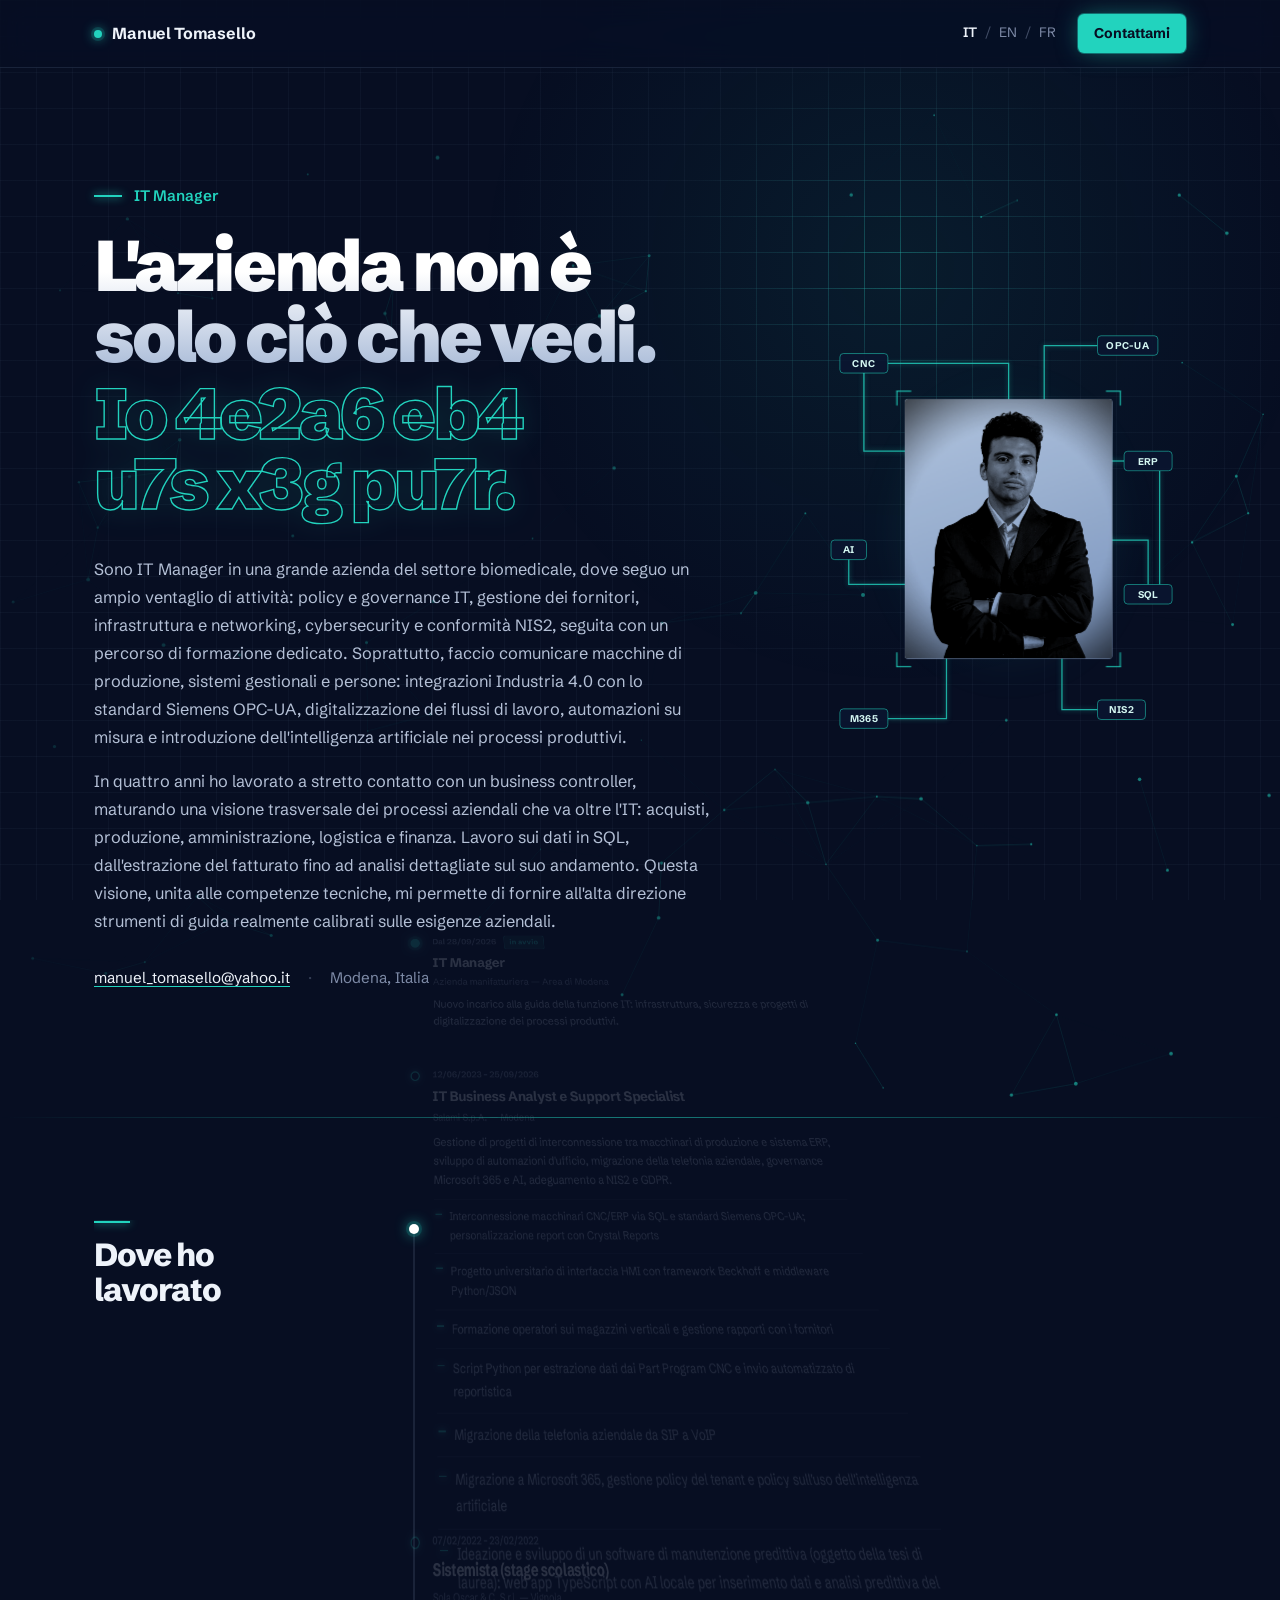
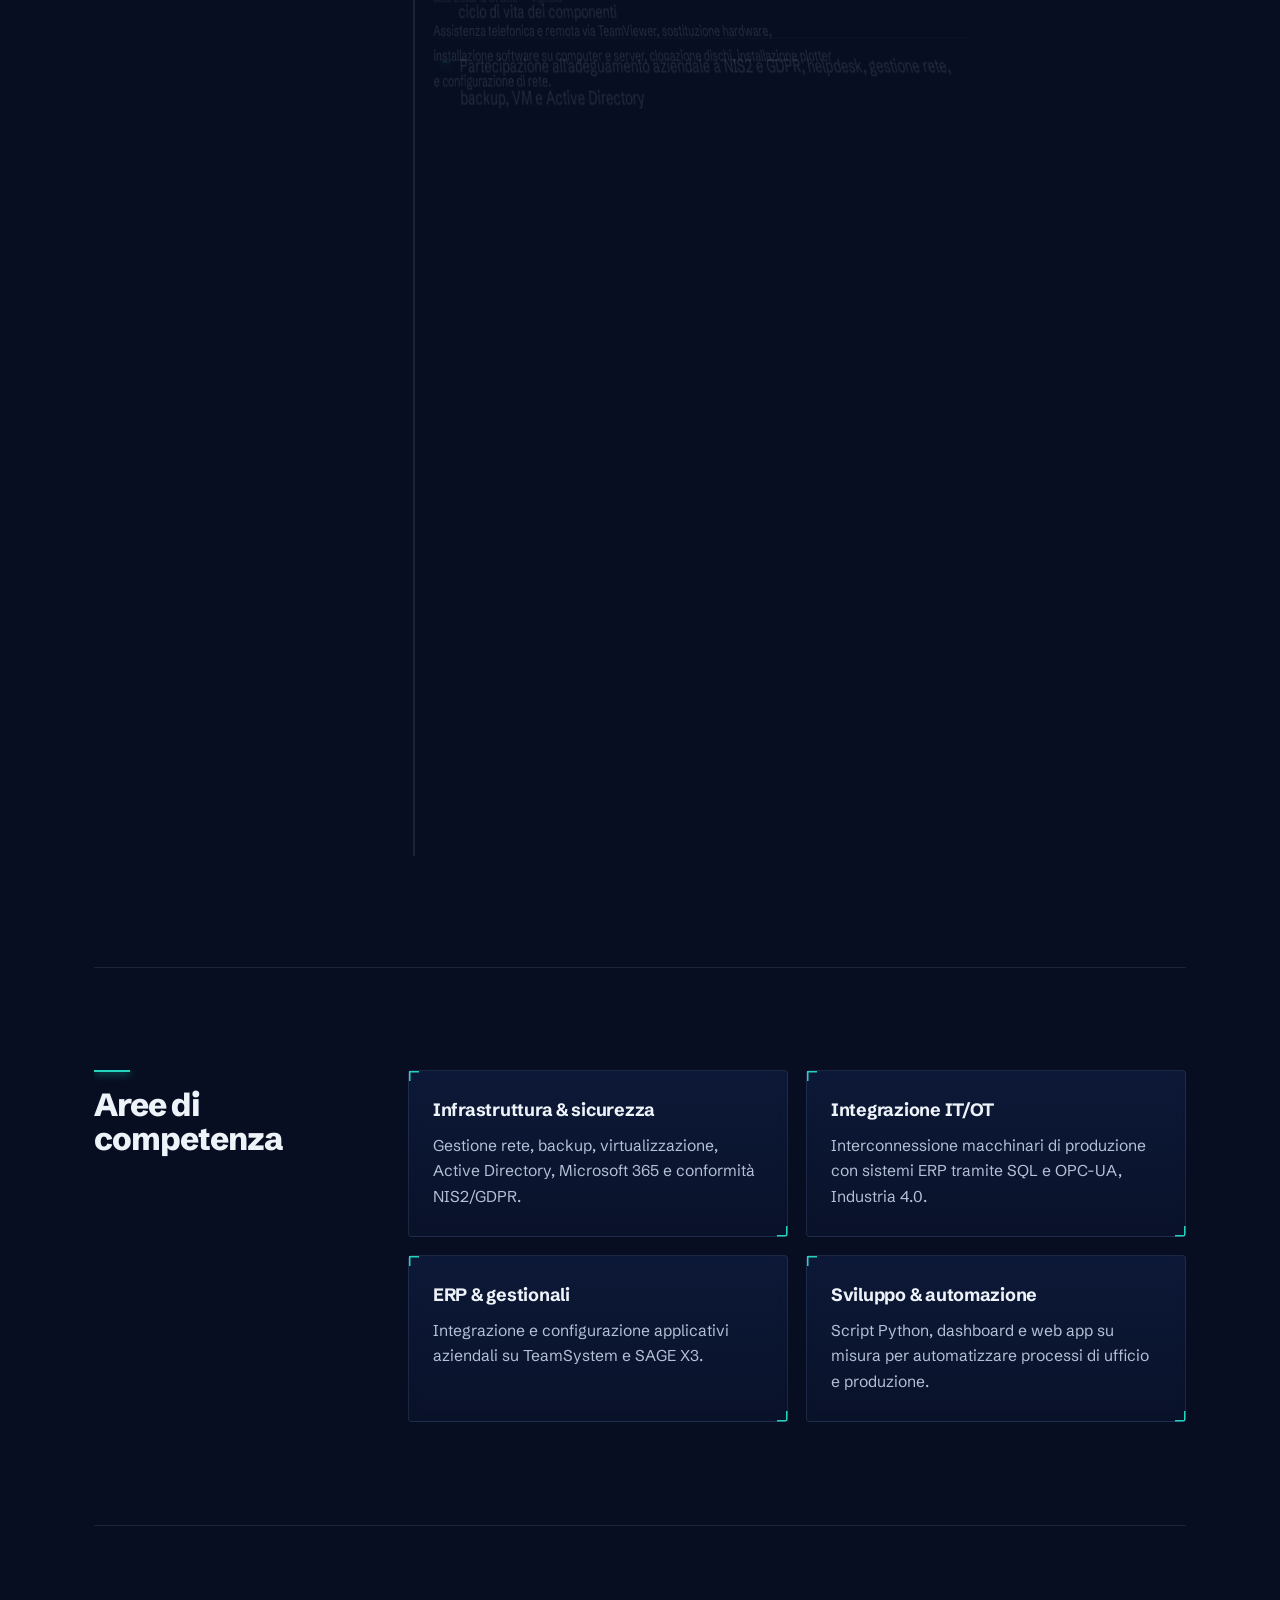
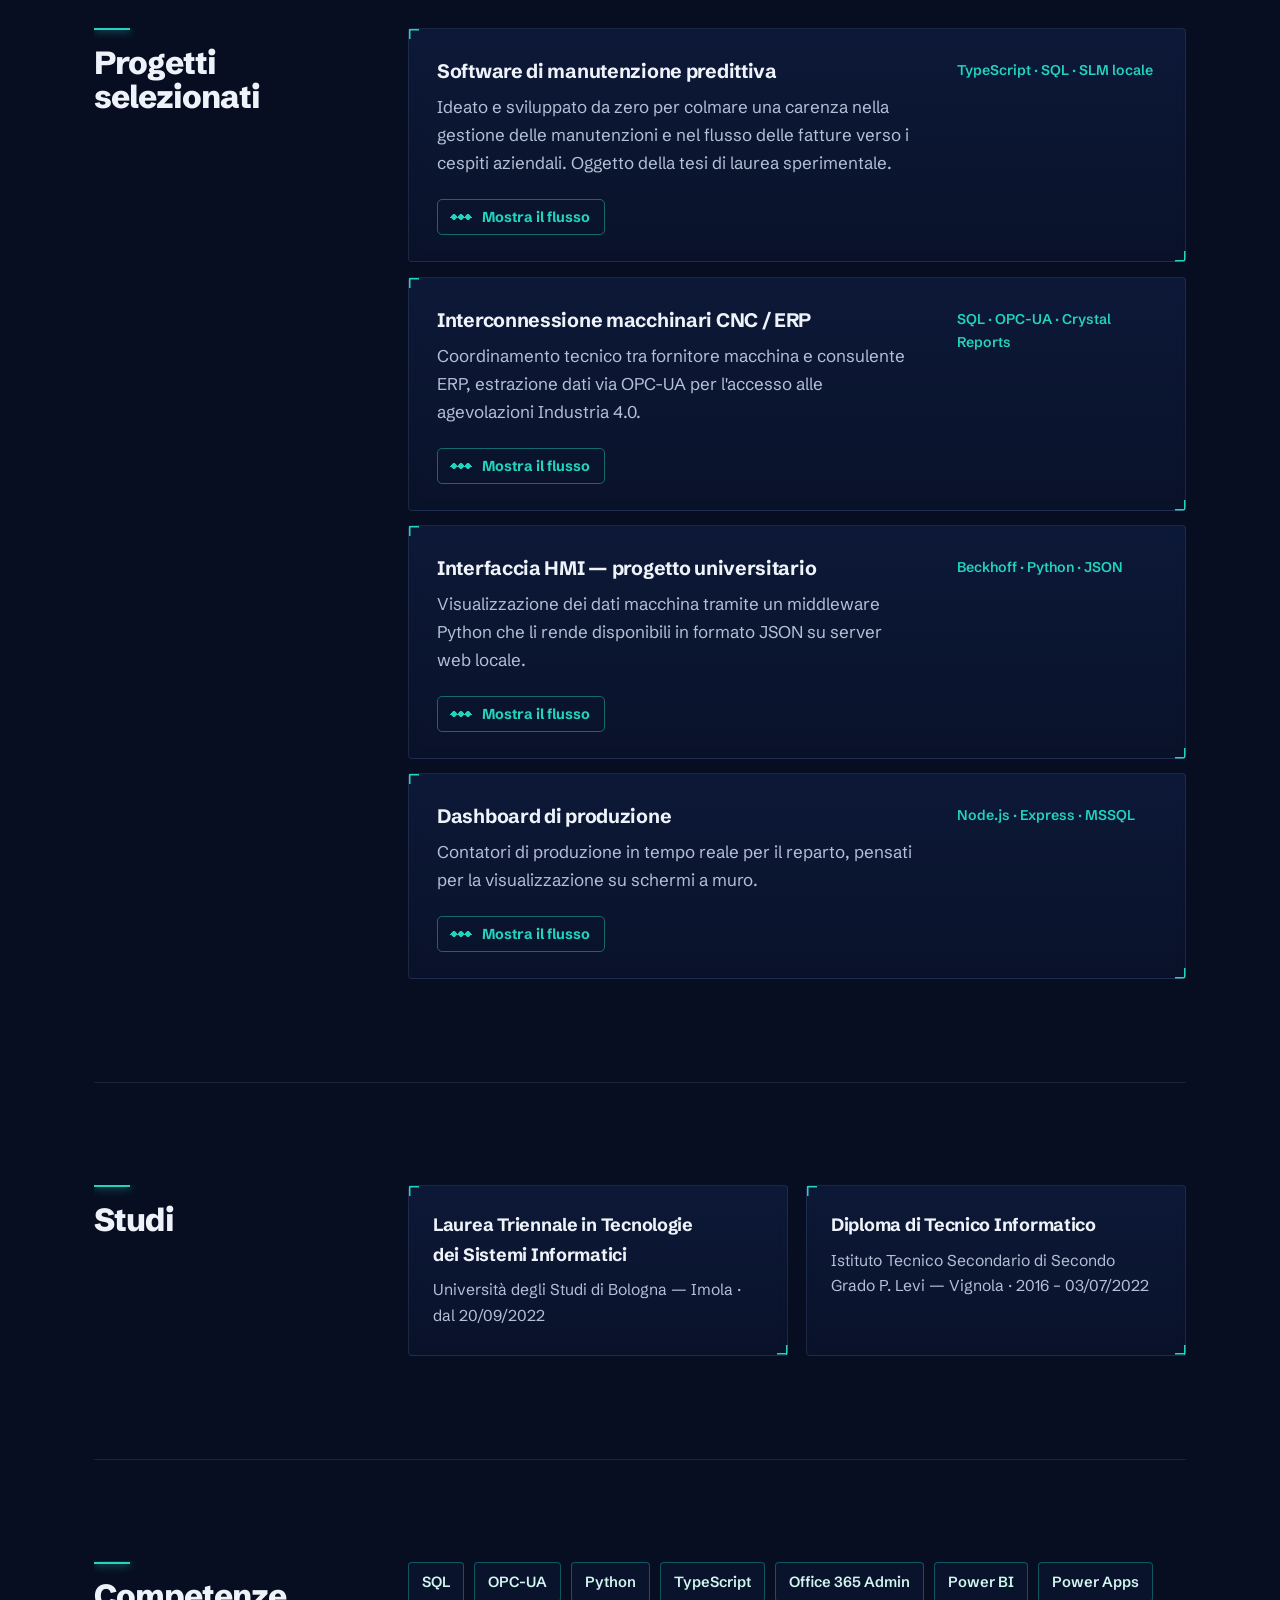
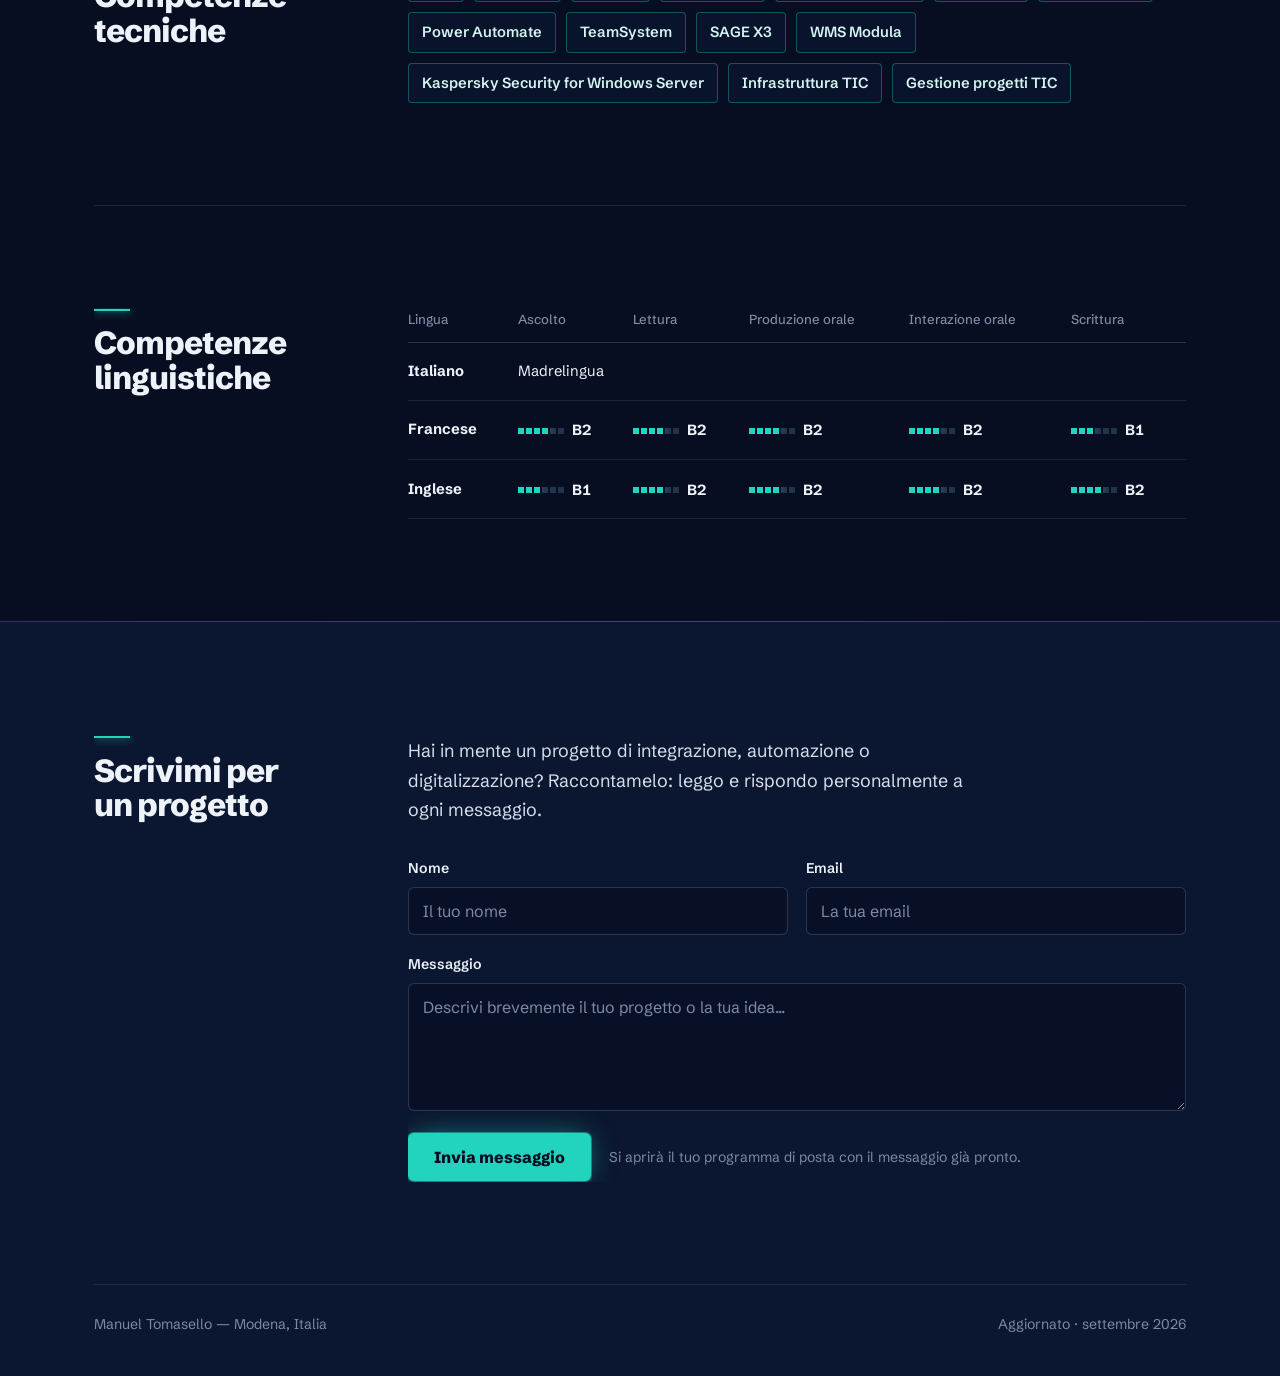
==== commit 102a6d2f: "figata" ====
--- a/index.html
+++ b/index.html
@@ -2,18 +2,27 @@
 <html lang="it">
 <head>
 <meta charset="UTF-8">
+<script>/* sequenza di avvio: una volta per sessione, mai con movimento ridotto */
+(function(d){d.classList.add('js');try{if(!matchMedia('(prefers-reduced-motion: reduce)').matches&&!sessionStorage.getItem('mt-boot')){d.classList.add('boot');sessionStorage.setItem('mt-boot','1');setTimeout(function(){d.classList.remove('boot')},2600);}}catch(e){}})(document.documentElement);
+</script>
 <meta name="viewport" content="width=device-width, initial-scale=1">
 <title>Manuel Tomasello — IT Manager</title>
 <meta name="description" content="Manuel Tomasello, IT Manager. Infrastrutture, integrazione ERP/OT, compliance NIS2, automazione industriale.">
 <link rel="preconnect" href="https://fonts.googleapis.com">
 <link rel="preconnect" href="https://fonts.gstatic.com" crossorigin>
+<meta name="theme-color" content="#070E22">
 <link rel="stylesheet" href="style.css">
 </head>
 <body>
 
-
-<header class="top">
+<div class="boot-overlay" aria-hidden="true">
+  <div class="boot-half boot-top"></div><div class="boot-half boot-bottom"></div>
+  <div class="boot-line"></div>
+  <div class="boot-name">Manuel Tomasello</div>
+</div>
+<div class="glow" aria-hidden="true"></div>
 <nav>
+  <div class="progress" aria-hidden="true"></div>
   <div class="nav-inner">
     <span class="nav-name">Manuel Tomasello</span>
     <div class="nav-right">
@@ -24,6 +33,8 @@
     </div>
   </div>
 </nav>
+<header class="top">
+  <canvas class="net" aria-hidden="true"></canvas>
   <section class="hero">
   <div class="hero-inner">
     <div class="hero-text">
@@ -147,6 +158,8 @@
           <p>Ideato e sviluppato da zero per colmare una carenza nella gestione delle manutenzioni e nel flusso delle fatture verso i cespiti aziendali. Oggetto della tesi di laurea sperimentale.</p>
         </div>
         <div class="stack">TypeScript · SQL · SLM locale</div>
+        <button type="button" class="flow-toggle" aria-expanded="false" aria-controls="flow-1" data-open="Mostra il flusso" data-close="Nascondi il flusso">Mostra il flusso</button>
+        <div class="flow" id="flow-1" data-flow="Fatture|AI locale|Database SQL|Web app TypeScript|Analisi predittiva" hidden></div>
       </div>
       <div class="project">
         <div>
@@ -154,6 +167,8 @@
           <p>Coordinamento tecnico tra fornitore macchina e consulente ERP, estrazione dati via OPC-UA per l'accesso alle agevolazioni Industria 4.0.</p>
         </div>
         <div class="stack">SQL · OPC-UA · Crystal Reports</div>
+        <button type="button" class="flow-toggle" aria-expanded="false" aria-controls="flow-2" data-open="Mostra il flusso" data-close="Nascondi il flusso">Mostra il flusso</button>
+        <div class="flow" id="flow-2" data-flow="Macchina CNC|OPC-UA|SQL|ERP|Crystal Reports" hidden></div>
       </div>
       <div class="project">
         <div>
@@ -161,6 +176,8 @@
           <p>Visualizzazione dei dati macchina tramite un middleware Python che li rende disponibili in formato JSON su server web locale.</p>
         </div>
         <div class="stack">Beckhoff · Python · JSON</div>
+        <button type="button" class="flow-toggle" aria-expanded="false" aria-controls="flow-3" data-open="Mostra il flusso" data-close="Nascondi il flusso">Mostra il flusso</button>
+        <div class="flow" id="flow-3" data-flow="Dati macchina Beckhoff|Middleware Python|JSON|Server web locale|Interfaccia HMI" hidden></div>
       </div>
       <div class="project">
         <div>
@@ -168,6 +185,8 @@
           <p>Contatori di produzione in tempo reale per il reparto, pensati per la visualizzazione su schermi a muro.</p>
         </div>
         <div class="stack">Node.js · Express · MSSQL</div>
+        <button type="button" class="flow-toggle" aria-expanded="false" aria-controls="flow-4" data-open="Mostra il flusso" data-close="Nascondi il flusso">Mostra il flusso</button>
+        <div class="flow" id="flow-4" data-flow="Reparto produzione|MSSQL|Node.js · Express|Schermi a muro" hidden></div>
       </div>
     </div>
   </section>
--- a/style.css
+++ b/style.css
@@ -1,159 +1,187 @@
 /* ============================================================
    Manuel Tomasello — sito di presentazione
    Concetto: "l'azienda che vedi / quella che non vedi".
-   Testata e contatti in blu notte con uno schema tecnico
-   (lo strato invisibile); il resto della pagina è chiaro e sobrio.
+   Tutto il sito vive nello strato invisibile: blu notte,
+   una griglia tecnica che si rivela sotto il cursore,
+   tracce di circuito e segnali in verde acqua.
    ============================================================ */
 
-@import url('https://fonts.googleapis.com/css2?family=Schibsted+Grotesk:wght@400;500;600;700;800&family=Source+Serif+4:opsz,wght@8..60,400;8..60,500&display=swap');
+@import url('https://fonts.googleapis.com/css2?family=Schibsted+Grotesk:wght@400;500;600;700;800;900&display=swap');
 
 :root{
   /* colore */
-  --night:      #0E1A3A;   /* blu notte, dal completo del ritratto */
-  --night-2:    #16264F;
-  --paper:      #F3F5F6;   /* bianco clinico freddo */
-  --ink:        #0E1A3A;
-  --muted:      #556074;
-  --rule:       #DADFE5;
-  --signal:     #1FC2B0;   /* verde acqua biomedicale, su fondo scuro */
-  --signal-ink: #0A7A6E;   /* stesso tono, leggibile su fondo chiaro */
-  --on-night:   #EEF2F9;
-  --on-night-2: #A8B3CB;
-
-  /* tipografia */
-  --sans:  'Schibsted Grotesk', system-ui, sans-serif;
-  --serif: 'Source Serif 4', Georgia, serif;
-
-  --wrap: 1120px;
-  --gutter: clamp(20px, 4vw, 40px);
+  --void:       #070E22;   /* fondo profondo */
+  --night:      #0B1630;   /* superfici */
+  --night-2:    #12224A;   /* superfici in rilievo, campi */
+  --line:       rgba(160,190,230,.12);
+  --line-2:     rgba(160,190,230,.22);
+  --signal:     #22D3BE;   /* verde acqua biomedicale */
+  --signal-dim: rgba(34,211,190,.16);
+  --text:       #EEF3FA;
+  --text-2:     #B4C0D6;
+  --text-3:     #7D8AA6;
+
+  --sans: 'Schibsted Grotesk', system-ui, -apple-system, 'Segoe UI', sans-serif;
+
+  --wrap: 1180px;
+  --gutter: clamp(20px, 4vw, 44px);
+
+  /* posizione del cursore, aggiornata da script.js */
+  --mx: 70vw;
+  --my: 30vh;
 }
 
 *{ box-sizing:border-box; }
-html{ scroll-behavior:smooth; }
+html{ scroll-behavior:smooth; background:var(--void); }
 
 body{
   margin:0;
-  background:var(--paper);
-  color:var(--ink);
-  font-family:var(--serif);
+  background:var(--void);
+  color:var(--text);
+  font-family:var(--sans);
   font-size:1.0625rem;
   line-height:1.65;
   -webkit-font-smoothing:antialiased;
   overflow-x:hidden;
-}
-
-a{ color:var(--signal-ink); text-decoration-thickness:1px; text-underline-offset:3px; }
+  position:relative;
+  isolation:isolate;
+}
+
+/* Griglia tecnica: appena accennata ovunque, nitida sotto il cursore */
+body::before, body::after{
+  content:""; position:fixed; inset:0; z-index:-1; pointer-events:none;
+  background-image:
+    linear-gradient(to right, var(--grid-c) 1px, transparent 1px),
+    linear-gradient(to bottom, var(--grid-c) 1px, transparent 1px);
+  background-size:36px 36px;
+}
+body::before{ --grid-c: rgba(160,190,230,.045); }
+body::after{
+  --grid-c: rgba(34,211,190,.32);
+  -webkit-mask-image:radial-gradient(220px 220px at var(--mx) var(--my), #000 0%, rgba(0,0,0,.35) 45%, transparent 100%);
+          mask-image:radial-gradient(220px 220px at var(--mx) var(--my), #000 0%, rgba(0,0,0,.35) 45%, transparent 100%);
+}
+/* alone di luce che segue il cursore */
+.glow{
+  position:fixed; inset:0; z-index:-2; pointer-events:none;
+  background:radial-gradient(600px 600px at var(--mx) var(--my), rgba(34,211,190,.07), transparent 70%);
+}
+
+a{ color:var(--signal); text-decoration-thickness:1px; text-underline-offset:3px; }
 a:focus-visible, button:focus-visible, input:focus-visible, textarea:focus-visible{
   outline:2px solid var(--signal); outline-offset:3px; border-radius:3px;
 }
-::selection{ background:var(--signal); color:var(--night); }
+::selection{ background:var(--signal); color:var(--void); }
 
 /* ============================================================
-   Testata (nav + hero) — lo strato invisibile
+   Navigazione
    ============================================================ */
-.top{
-  background:
-    radial-gradient(60rem 40rem at 85% 30%, rgba(31,194,176,.10), transparent 60%),
-    var(--night);
-  color:var(--on-night);
-  position:relative;
-  isolation:isolate;
-}
-.top::before{ /* griglia da tavola tecnica, molto tenue */
-  content:""; position:absolute; inset:0; z-index:-1; pointer-events:none;
-  background-image:
-    linear-gradient(to right, rgba(255,255,255,.035) 1px, transparent 1px),
-    linear-gradient(to bottom, rgba(255,255,255,.035) 1px, transparent 1px);
-  background-size:32px 32px;
-  -webkit-mask-image:linear-gradient(to right, transparent 25%, #000 75%);
-          mask-image:linear-gradient(to right, transparent 25%, #000 75%);
-}
-
 nav{
   position:sticky; top:0; z-index:50;
-  background:rgba(14,26,58,.86);
-  backdrop-filter:blur(12px); -webkit-backdrop-filter:blur(12px);
-  border-bottom:1px solid rgba(255,255,255,.07);
+  background:rgba(7,14,34,.72);
+  backdrop-filter:blur(14px) saturate(140%); -webkit-backdrop-filter:blur(14px) saturate(140%);
+  border-bottom:1px solid var(--line);
+}
+.progress{ /* avanzamento della lettura */
+  position:absolute; left:0; bottom:-1px; height:1.5px; width:100%;
+  background:var(--signal); box-shadow:0 0 10px var(--signal);
+  transform-origin:0 50%; transform:scaleX(var(--read, 0));
 }
 .nav-inner{
   max-width:var(--wrap); margin:0 auto; padding:14px var(--gutter);
   display:flex; align-items:center; justify-content:space-between; gap:18px;
 }
 .nav-name{
-  font-family:var(--sans); font-weight:700; font-size:1rem; letter-spacing:-.01em; white-space:nowrap;
-  color:var(--on-night);
+  font-weight:700; font-size:1rem; letter-spacing:-.01em; white-space:nowrap;
+  display:flex; align-items:center; gap:10px;
+}
+.nav-name::before{
+  content:""; width:8px; height:8px; border-radius:50%; background:var(--signal);
+  box-shadow:0 0 0 3px var(--signal-dim), 0 0 12px var(--signal);
+  animation:beat 2.4s ease-in-out infinite;
 }
 .nav-right{ display:flex; align-items:center; gap:20px; }
-.lang-switch{ font-family:var(--sans); font-size:.85rem; color:var(--on-night-2); }
-.lang-switch a{ color:var(--on-night-2); text-decoration:none; padding:4px 2px; }
-.lang-switch a:hover{ color:var(--on-night); }
-.lang-switch a.active{ color:var(--on-night); font-weight:600; }
-.lang-switch span{ margin:0 6px; opacity:.4; }
+.lang-switch{ font-size:.85rem; color:var(--text-3); }
+.lang-switch a{ color:var(--text-3); text-decoration:none; padding:4px 2px; }
+.lang-switch a:hover{ color:var(--text); }
+.lang-switch a.active{ color:var(--text); font-weight:600; }
+.lang-switch span{ margin:0 6px; opacity:.5; }
 .nav-cta{
-  font-family:var(--sans); font-size:.88rem; font-weight:600;
-  color:var(--night); background:var(--signal); text-decoration:none;
-  padding:8px 16px; border-radius:6px; white-space:nowrap;
-  transition:background-color .2s ease;
-}
-.nav-cta:hover{ background:#4FD8C8; }
-
-/* ---------- Hero ---------- */
+  font-size:.88rem; font-weight:700; white-space:nowrap; text-decoration:none;
+  color:var(--void); background:var(--signal);
+  padding:8px 16px; border-radius:6px;
+  box-shadow:0 0 0 1px rgba(34,211,190,.4), 0 0 24px -4px rgba(34,211,190,.55);
+  transition:box-shadow .25s ease, background-color .25s ease;
+}
+.nav-cta:hover{ background:#5BE6D5; box-shadow:0 0 0 1px rgba(34,211,190,.6), 0 0 34px -2px rgba(34,211,190,.8); }
+
+/* ============================================================
+   Hero
+   ============================================================ */
+.top{ position:relative; }
+.top::after{ /* orizzonte luminoso che chiude la testata */
+  content:""; position:absolute; left:0; right:0; bottom:0; height:1px;
+  background:linear-gradient(90deg, transparent, rgba(34,211,190,.55) 50%, transparent);
+}
 .hero-inner{
   max-width:var(--wrap); margin:0 auto;
-  padding:clamp(48px, 8vw, 96px) var(--gutter) clamp(56px, 9vw, 112px);
+  padding:clamp(52px, 9vw, 120px) var(--gutter) clamp(64px, 10vw, 128px);
   display:grid; grid-template-columns:minmax(0,1.3fr) minmax(0,.7fr);
   gap:clamp(32px, 6vw, 80px); align-items:center;
 }
 .kicker{
-  font-family:var(--sans); font-size:.95rem; font-weight:600;
-  color:var(--signal); margin:0 0 20px;
-  display:flex; align-items:center; gap:10px;
-}
-.kicker::before{ /* un pin dello schema */
-  content:""; width:8px; height:8px; border-radius:50%;
-  background:var(--signal); box-shadow:0 0 0 4px rgba(31,194,176,.18);
-}
+  font-size:.95rem; font-weight:600; color:var(--signal);
+  margin:0 0 22px; display:flex; align-items:center; gap:12px;
+}
+.kicker::before{ content:""; width:28px; height:1.5px; background:var(--signal); box-shadow:0 0 8px var(--signal); }
 
 h1{
-  font-family:var(--sans); font-weight:800;
-  font-size:clamp(2.35rem, 5vw, 4.1rem);
-  line-height:1.02; letter-spacing:-.035em;
-  margin:0 0 32px;
+  font-weight:900;
+  font-size:clamp(2.5rem, 5.6vw, 4.6rem);
+  line-height:.98; letter-spacing:-.045em;
+  margin:0 0 36px;
 }
 h1 > span{ display:block; text-wrap:balance; }
-h1 > span:first-child{ color:var(--on-night); }
-h1 > span:last-child{ /* ciò che non si vede: solo il contorno */
+h1 > span:first-child{
+  background:linear-gradient(180deg, #FFFFFF 30%, #A9BBD8 100%);
+  -webkit-background-clip:text; background-clip:text; color:transparent;
+}
+h1 > span:last-child{ /* ciò che non si vede: solo il contorno, acceso */
   color:transparent;
   -webkit-text-stroke:1.4px var(--signal);
-  margin-top:.08em;
-}
+  filter:drop-shadow(0 0 14px rgba(34,211,190,.45));
+  margin-top:.1em;
+}
+h1 .decoding{ -webkit-text-stroke-color:rgba(34,211,190,.55); }
 @supports not (-webkit-text-stroke:1px #000){
   h1 > span:last-child{ color:var(--signal); }
 }
 
-.hero-desc{
-  color:var(--on-night-2); max-width:60ch; margin:0 0 16px;
-  font-size:1.02rem; line-height:1.7;
-}
-.hero-desc:first-of-type{ color:#D3DBEA; }
+.hero-desc{ color:var(--text-2); max-width:62ch; margin:0 0 16px; font-size:1.02rem; line-height:1.72; }
+.hero-desc:first-of-type{ color:#D6DEEC; }
 .contact-row{
-  font-family:var(--sans); font-size:.95rem;
-  display:flex; flex-wrap:wrap; align-items:center; gap:6px 18px;
-  margin-top:30px; color:var(--on-night-2);
-}
-.contact-row a{ color:var(--on-night); text-decoration:underline; text-decoration-color:var(--signal); }
+  font-size:.95rem; display:flex; flex-wrap:wrap; align-items:center; gap:6px 18px;
+  margin-top:30px; color:var(--text-3);
+}
+.contact-row a{ color:var(--text); text-decoration:underline; text-decoration-color:var(--signal); }
 .contact-row a:hover{ color:var(--signal); }
 .contact-row .sep{ opacity:.4; }
 
 /* ---------- Ritratto + schema ---------- */
 .hero-visual{
-  position:relative; width:100%; max-width:400px; margin-left:auto;
+  position:relative; width:100%; max-width:420px; margin-left:auto;
   aspect-ratio:400 / 480;
+}
+.hero-visual::before{ /* alone dietro al ritratto */
+  content:""; position:absolute; inset:15%; border-radius:50%;
+  background:radial-gradient(closest-side, rgba(34,211,190,.22), transparent);
+  filter:blur(20px);
 }
 .schematic{ position:absolute; inset:0; width:100%; height:100%; overflow:visible; }
 .schematic .traces path{
-  fill:none; stroke:var(--signal); stroke-width:1.4; stroke-opacity:.7;
+  fill:none; stroke:var(--signal); stroke-width:1.4; stroke-opacity:.8;
   stroke-dasharray:1; stroke-dashoffset:1;
+  filter:drop-shadow(0 0 3px rgba(34,211,190,.6));
   animation:draw 1.1s cubic-bezier(.6,0,.2,1) forwards;
 }
 .schematic .traces path:nth-child(2){ animation-delay:.15s; }
@@ -164,44 +192,40 @@
 .schematic .traces path:nth-child(7){ animation-delay:.6s; }
 .schematic .traces path:nth-child(8){ animation-delay:.7s; }
 .schematic .traces path:nth-child(9){ animation-delay:.8s; }
-.schematic .pins circle{ fill:var(--signal); }
-.schematic .chips rect{ fill:var(--night-2); stroke:rgba(31,194,176,.55); stroke-width:1; }
+.schematic .pins circle{ fill:var(--signal); filter:drop-shadow(0 0 4px var(--signal)); }
+.schematic .chips rect{ fill:rgba(11,22,48,.9); stroke:rgba(34,211,190,.6); stroke-width:1; }
 .schematic .chips text{
-  font-family:var(--sans); font-size:11px; font-weight:600; letter-spacing:.02em;
-  fill:#CFEFEA; text-anchor:middle;
+  font-family:var(--sans); font-size:11px; font-weight:700; letter-spacing:.03em;
+  fill:#D3F6F1; text-anchor:middle;
 }
 .schematic .chips g{ opacity:0; animation:appear .5s ease forwards; animation-delay:1.1s; }
 .schematic .chips g:nth-child(odd){ animation-delay:1.25s; }
-
-.schematic .packet{
-  fill:#fff; opacity:0;
-  filter:drop-shadow(0 0 4px var(--signal));
-}
-.schematic .p1{
-  offset-path:path("M64 51 H200 V100");
-  animation:travel 3.2s ease-in-out 2s infinite;
-}
-.schematic .p2{
-  offset-path:path("M310 250 H357 V300");
-  animation:travel 2.6s ease-in-out 3.1s infinite;
-}
+.schematic .packet{ fill:#fff; opacity:0; filter:drop-shadow(0 0 5px var(--signal)) drop-shadow(0 0 2px #fff); }
+.schematic .p1{ offset-path:path("M64 51 H200 V100"); animation:travel 3.2s ease-in-out 2s infinite; }
+.schematic .p2{ offset-path:path("M310 250 H357 V300"); animation:travel 2.6s ease-in-out 3.1s infinite; }
 
 .portrait{
-  position:absolute; margin:0;
+  position:absolute; margin:0; overflow:visible;
   left:22.5%; top:20.8%; width:55%; height:57.3%;
 }
-.portrait::after{ /* viraggio blu acciaio: il ritratto entra nella palette */
+.portrait::after{ /* viraggio blu acciaio */
   content:""; position:absolute; inset:0; border-radius:3px; pointer-events:none;
-  background:linear-gradient(160deg, #C6D6EA 0%, #8FA8CC 100%);
+  background:linear-gradient(160deg, #B9CDE8 0%, #7E99C4 100%);
   mix-blend-mode:multiply;
+  opacity:0; animation:appear .9s ease .1s forwards;
+}
+.portrait::before{ /* linea di scansione, un solo passaggio all'apertura */
+  content:""; position:absolute; left:-6%; right:-6%; top:0; height:2px; z-index:2;
+  background:var(--signal); box-shadow:0 0 14px 2px var(--signal);
+  opacity:0; animation:scan 1.6s cubic-bezier(.5,0,.3,1) .5s 1;
 }
 .hero-photo{
   width:100%; height:100%; object-fit:cover; object-position:50% 12%;
   display:block; border-radius:3px;
-  filter:grayscale(1) contrast(1.12) brightness(.98);
+  filter:grayscale(1) contrast(1.15) brightness(.96);
   opacity:0; animation:appear .9s ease .1s forwards;
 }
-.mark{ position:absolute; width:14px; height:14px; border:0 solid var(--signal); }
+.mark{ position:absolute; width:14px; height:14px; border:0 solid var(--signal); z-index:3; }
 .mark.tl{ top:-8px; left:-8px; border-top-width:1.5px; border-left-width:1.5px; }
 .mark.tr{ top:-8px; right:-8px; border-top-width:1.5px; border-right-width:1.5px; }
 .mark.bl{ bottom:-8px; left:-8px; border-bottom-width:1.5px; border-left-width:1.5px; }
@@ -211,10 +235,14 @@
 @keyframes appear{ to{ opacity:1; } }
 @keyframes travel{
   0%{ offset-distance:0%; opacity:0; }
-  10%{ opacity:1; }
-  85%{ opacity:1; }
+  10%{ opacity:1; } 85%{ opacity:1; }
   100%{ offset-distance:100%; opacity:0; }
 }
+@keyframes scan{
+  0%{ top:0; opacity:0; } 10%{ opacity:1; } 90%{ opacity:1; }
+  100%{ top:100%; opacity:0; }
+}
+@keyframes beat{ 50%{ box-shadow:0 0 0 6px rgba(34,211,190,0), 0 0 12px var(--signal); } }
 
 /* ============================================================
    Corpo pagina
@@ -222,152 +250,183 @@
 .wrap{ max-width:var(--wrap); margin:0 auto; padding:0 var(--gutter); }
 
 main > section{
-  display:grid; grid-template-columns:240px minmax(0,1fr); gap:24px 64px;
-  padding:clamp(56px, 8vw, 96px) 0;
-  border-top:1px solid var(--rule);
+  display:grid; grid-template-columns:250px minmax(0,1fr); gap:24px 64px;
+  padding:clamp(60px, 8vw, 104px) 0;
+  border-top:1px solid var(--line);
   scroll-margin-top:70px;
 }
 main > section:first-child{ border-top:none; }
 .section-head{ margin:0; }
-.section-head h2{ position:sticky; top:84px; }
+.section-head h2{ position:sticky; top:92px; }
 h2{
-  font-family:var(--sans); font-weight:700;
-  font-size:clamp(1.5rem, 2.4vw, 1.9rem); line-height:1.1; letter-spacing:-.025em;
-  margin:0; color:var(--ink); text-wrap:balance;
-}
-h3{ font-family:var(--sans); font-weight:700; letter-spacing:-.01em; color:var(--ink); }
+  font-weight:800; font-size:clamp(1.55rem, 2.5vw, 2rem); line-height:1.08; letter-spacing:-.03em;
+  margin:0; color:var(--text); text-wrap:balance;
+}
+h2::before{ /* traccia che entra nel titolo */
+  content:""; display:block; width:36px; height:1.5px; margin-bottom:16px;
+  background:var(--signal); box-shadow:0 0 8px var(--signal);
+}
+h3{ font-weight:700; letter-spacing:-.015em; color:var(--text); }
+
+/* Moduli: superfici con angoli da schema */
+.panel, .project{
+  position:relative;
+  background:
+    linear-gradient(var(--signal), var(--signal)) top left / 10px 1.5px no-repeat,
+    linear-gradient(var(--signal), var(--signal)) top left / 1.5px 10px no-repeat,
+    linear-gradient(var(--signal), var(--signal)) bottom right / 10px 1.5px no-repeat,
+    linear-gradient(var(--signal), var(--signal)) bottom right / 1.5px 10px no-repeat,
+    linear-gradient(180deg, rgba(18,34,74,.55), rgba(11,22,48,.55));
+  border:1px solid var(--line);
+  border-radius:4px;
+  backdrop-filter:blur(6px); -webkit-backdrop-filter:blur(6px);
+  transition:border-color .25s ease, box-shadow .25s ease;
+}
+.panel:hover, .project:hover{
+  border-color:rgba(34,211,190,.4);
+  box-shadow:0 0 0 1px rgba(34,211,190,.08), 0 18px 50px -24px rgba(34,211,190,.45);
+}
 
 /* ---------- Percorso (timeline) ---------- */
-.track{ position:relative; padding-left:34px; }
+.track{ position:relative; padding-left:38px; }
 .track-line{
   position:absolute; left:5px; top:8px; bottom:8px; width:2px;
-  background:var(--rule); overflow:hidden;
+  background:var(--line); overflow:visible;
 }
 .track-line-fill{
   position:absolute; left:0; top:0; width:100%; height:0%;
-  background:var(--signal-ink);
+  background:linear-gradient(180deg, rgba(34,211,190,.2), var(--signal));
+  box-shadow:0 0 10px rgba(34,211,190,.6);
   transition:height .3s ease-out;
 }
-.node{ position:relative; padding-bottom:52px; }
+.track-line-fill::after{ /* testina che avanza con la lettura */
+  content:""; position:absolute; left:50%; bottom:-5px; width:10px; height:10px; margin-left:-5px;
+  border-radius:50%; background:#fff; box-shadow:0 0 0 3px var(--signal-dim), 0 0 14px var(--signal);
+}
+.node{ position:relative; padding-bottom:56px; }
 .node:last-child{ padding-bottom:0; }
 .node::before{
-  content:""; position:absolute; left:-34px; top:6px; width:12px; height:12px;
-  border:2px solid var(--rule); background:var(--paper); border-radius:50%;
-  transition:border-color .4s ease, background-color .4s ease;
-}
-.node.visible::before{ border-color:var(--signal-ink); }
-.node.current::before{ background:var(--signal-ink); border-color:var(--signal-ink); box-shadow:0 0 0 5px rgba(10,122,110,.14); }
-.node-period{
-  font-family:var(--sans); font-size:.88rem; font-weight:500; color:var(--muted);
-  font-variant-numeric:tabular-nums; margin-bottom:6px;
-}
+  content:""; position:absolute; left:-38px; top:6px; width:12px; height:12px;
+  border:2px solid var(--line-2); background:var(--void); border-radius:50%;
+  transition:border-color .4s ease, box-shadow .4s ease;
+}
+.node.visible::before{ border-color:var(--signal); box-shadow:0 0 10px rgba(34,211,190,.5); }
+.node.current::before{ background:var(--signal); border-color:var(--signal); box-shadow:0 0 0 5px var(--signal-dim), 0 0 16px var(--signal); }
+.node-period{ font-size:.88rem; font-weight:600; color:var(--text-3); font-variant-numeric:tabular-nums; margin-bottom:6px; }
 .node-period .tag{
-  margin-left:10px; color:var(--signal-ink); font-weight:600;
-}
-.node-period .tag::before{ content:"● "; font-size:.7em; vertical-align:.15em; }
-.node h3{ margin:0 0 2px; font-size:1.3rem; }
-.node .org{ font-family:var(--sans); color:var(--muted); font-size:.95rem; display:block; margin-bottom:12px; }
-.node p{ color:#2B3550; margin:0 0 12px; max-width:64ch; }
-.node ul{ margin:12px 0 0; padding:0; list-style:none; max-width:64ch; }
+  display:inline-block; white-space:nowrap; line-height:1.5;
+  margin-left:10px; color:var(--signal); font-weight:700;
+  padding:2px 9px; border:1px solid rgba(34,211,190,.45); border-radius:4px; font-size:.78rem;
+  background:var(--signal-dim);
+}
+.node h3{ margin:0 0 2px; font-size:1.4rem; }
+.node .org{ color:var(--text-3); font-size:.95rem; display:block; margin-bottom:12px; }
+.node p{ color:var(--text-2); margin:0 0 12px; max-width:66ch; }
+.node ul{ margin:14px 0 0; padding:0; list-style:none; max-width:66ch; }
 .node li{
-  position:relative; padding:9px 0 9px 22px; color:#2B3550;
-  border-top:1px solid var(--rule); font-size:.98rem;
+  position:relative; padding:10px 0 10px 24px; color:var(--text-2);
+  border-top:1px solid var(--line); font-size:.97rem;
 }
 .node li::before{
-  content:""; position:absolute; left:2px; top:1.15em; width:9px; height:1.5px; background:var(--signal-ink);
+  content:""; position:absolute; left:2px; top:1.2em; width:10px; height:1.5px;
+  background:var(--signal); box-shadow:0 0 6px var(--signal);
 }
 
 /* ---------- Aree / formazione ---------- */
-.grid-panels{ display:grid; grid-template-columns:repeat(2, minmax(0,1fr)); gap:40px 48px; }
-.panel{ border-top:2px solid var(--ink); padding-top:18px; }
+.grid-panels{ display:grid; grid-template-columns:repeat(2, minmax(0,1fr)); gap:18px; }
+.panel{ padding:24px 24px 26px; }
 .panel h3{ margin:0 0 8px; font-size:1.12rem; text-wrap:balance; }
-.panel p{ margin:0; color:var(--muted); font-size:1rem; }
+.panel p{ margin:0; color:var(--text-2); font-size:.98rem; }
 
 /* ---------- Progetti ---------- */
-.projects{ display:flex; flex-direction:column; }
+.projects{ display:flex; flex-direction:column; gap:14px; }
 .project{
-  display:grid; grid-template-columns:minmax(0,1fr) 190px; gap:8px 40px;
-  padding:26px 0; border-top:1px solid var(--rule);
-}
-.project:first-child{ border-top:2px solid var(--ink); }
-.project h3{ margin:0 0 6px; font-size:1.2rem; }
-.project p{ margin:0; color:var(--muted); max-width:58ch; }
-.project .stack{
-  font-family:var(--sans); font-size:.88rem; font-weight:500; color:var(--signal-ink);
-  padding-top:4px;
-}
+  display:grid; grid-template-columns:minmax(0,1fr) 200px; gap:8px 40px;
+  padding:26px 28px;
+}
+.project h3{ margin:0 0 6px; font-size:1.22rem; }
+.project p{ margin:0; color:var(--text-2); max-width:60ch; }
+.project .stack{ font-size:.88rem; font-weight:600; color:var(--signal); padding-top:4px; }
 
 /* ---------- Competenze tecniche: chip come nello schema ---------- */
 .taglist{ display:flex; flex-wrap:wrap; gap:10px; }
 .taglist span{
-  font-family:var(--sans); font-size:.92rem; font-weight:500; color:var(--ink);
-  padding:7px 13px; border:1px solid #C3CBD5; border-radius:5px; background:#fff;
-}
+  font-size:.92rem; font-weight:600; color:#D3F6F1;
+  padding:7px 13px; border:1px solid rgba(34,211,190,.35); border-radius:4px;
+  background:rgba(11,22,48,.8);
+  transition:border-color .2s ease, box-shadow .2s ease, color .2s ease;
+}
+.taglist span:hover{ border-color:var(--signal); color:#fff; box-shadow:0 0 16px -2px rgba(34,211,190,.55); }
 
 /* ---------- Lingue ---------- */
 .table-scroll{ overflow-x:auto; }
-.lang-table{
-  width:100%; border-collapse:collapse; font-family:var(--sans); font-size:.92rem;
-  min-width:560px;
-}
+.lang-table{ width:100%; border-collapse:collapse; font-size:.92rem; min-width:560px; }
 .lang-table th{
-  text-align:left; font-weight:500; color:var(--muted); font-size:.82rem;
-  padding:0 12px 12px 0; border-bottom:2px solid var(--ink); vertical-align:bottom;
-}
-.lang-table td{ padding:16px 12px 16px 0; border-bottom:1px solid var(--rule); color:var(--ink); }
+  text-align:left; font-weight:500; color:var(--text-3); font-size:.82rem;
+  padding:0 12px 12px 0; border-bottom:1px solid var(--line-2); vertical-align:bottom;
+}
+.lang-table td{ padding:16px 12px 16px 0; border-bottom:1px solid var(--line); color:var(--text); }
 .lang-table td.name{ font-weight:700; }
-.cefr{ display:inline-flex; align-items:center; gap:8px; font-weight:600; font-variant-numeric:tabular-nums; }
+.cefr{ display:inline-flex; align-items:center; gap:8px; font-weight:700; font-variant-numeric:tabular-nums; }
 .cefr::before{ /* 6 segmenti: A1 → C2 */
   content:""; width:46px; height:6px; flex:none;
-  background:linear-gradient(to right, var(--signal-ink) calc(var(--n) / 6 * 100%), #CDD4DC 0);
+  background:linear-gradient(to right, var(--signal) calc(var(--n) / 6 * 100%), rgba(160,190,230,.18) 0);
   -webkit-mask:repeating-linear-gradient(to right, #000 0 6px, transparent 6px 8px);
           mask:repeating-linear-gradient(to right, #000 0 6px, transparent 6px 8px);
-}
-
-/* ---------- Contatti + footer: torna il blu notte, a tutta larghezza ---------- */
-#contatti, #contact, footer{
+  filter:drop-shadow(0 0 3px rgba(34,211,190,.5));
+}
+
+/* ---------- Contatti ---------- */
+#contatti, #contact{
   background:var(--night);
   box-shadow:0 0 0 100vmax var(--night);
   clip-path:inset(0 -100vmax);
-}
-#contatti, #contact{
-  border-top:none; color:var(--on-night);
-  margin-top:clamp(24px, 4vw, 48px);
-  padding-top:clamp(64px, 9vw, 112px);
-}
-#contatti h2, #contact h2{ color:var(--on-night); }
-.contact-card{ color:var(--on-night); }
-.contact-intro{ color:#D3DBEA; margin:0 0 32px; max-width:52ch; font-size:1.12rem; }
+  border-top:none;
+  padding-top:clamp(72px, 9vw, 120px);
+}
+#contatti::before, #contact::before{
+  content:""; position:absolute; left:-100vmax; right:-100vmax; top:0; height:1px;
+  background:linear-gradient(90deg, transparent, rgba(34,211,190,.55) 50%, transparent);
+}
+#contatti, #contact{ position:relative; }
+.contact-intro{ color:#D6DEEC; margin:0 0 32px; max-width:52ch; font-size:1.12rem; }
 .contact-form{ display:grid; grid-template-columns:1fr 1fr; gap:18px; }
 .field{ display:flex; flex-direction:column; gap:7px; }
 .field.full, .form-actions.full{ grid-column:1 / -1; }
-.field label{ font-family:var(--sans); font-size:.88rem; font-weight:600; color:var(--on-night); }
+.field label{ font-size:.88rem; font-weight:600; color:var(--text); }
 .field input, .field textarea{
-  font-family:var(--sans); font-size:1rem; color:var(--on-night);
+  font-family:var(--sans); font-size:1rem; color:var(--text);
   padding:13px 14px; border-radius:6px; width:100%; resize:vertical;
-  border:1px solid rgba(255,255,255,.16); background:var(--night-2);
+  border:1px solid var(--line-2); background:rgba(7,14,34,.6);
   transition:border-color .2s ease, box-shadow .2s ease;
 }
-.field input::placeholder, .field textarea::placeholder{ color:#7F8BA6; }
+.field input::placeholder, .field textarea::placeholder{ color:var(--text-3); }
 .field input:focus, .field textarea:focus{
-  outline:none; border-color:var(--signal); box-shadow:0 0 0 3px rgba(31,194,176,.22);
+  outline:none; border-color:var(--signal); box-shadow:0 0 0 3px var(--signal-dim), 0 0 22px -6px var(--signal);
 }
 .form-actions{ display:flex; align-items:center; gap:18px; flex-wrap:wrap; margin-top:4px; }
 .btn-primary{
-  font-family:var(--sans); font-size:1rem; font-weight:700; color:var(--night);
+  font-family:var(--sans); font-size:1rem; font-weight:800; color:var(--void);
   background:var(--signal); border:none; cursor:pointer;
-  padding:13px 24px; border-radius:6px;
-  transition:background-color .2s ease;
-}
-.btn-primary:hover{ background:#4FD8C8; }
-.form-hint{ font-family:var(--sans); font-size:.88rem; color:var(--on-night-2); }
+  padding:14px 26px; border-radius:6px;
+  box-shadow:0 0 0 1px rgba(34,211,190,.5), 0 0 30px -6px rgba(34,211,190,.7);
+  transition:background-color .2s ease, box-shadow .2s ease;
+}
+.btn-primary:hover{ background:#5BE6D5; box-shadow:0 0 0 1px rgba(34,211,190,.7), 0 0 40px -2px rgba(34,211,190,.85); }
+.form-hint{ font-size:.88rem; color:var(--text-3); }
 .form-hint.ok{ color:var(--signal); font-weight:600; }
 
 /* ---------- Footer ---------- */
 footer{
-  font-family:var(--sans); font-size:.88rem; color:var(--on-night-2);
+  font-size:.88rem; color:var(--text-3);
   display:flex; justify-content:space-between; flex-wrap:wrap; gap:10px;
-  padding:28px 0 40px; border-top:1px solid rgba(255,255,255,.1);
+  padding:28px 0 40px; border-top:1px solid var(--line);
+  background:var(--night); box-shadow:0 0 0 100vmax var(--night); clip-path:inset(0 -100vmax);
+}
+
+/* ritratto leggermente più in alto rispetto al centro del testo (solo su schermi larghi) */
+@media (min-width:761px){
+  .hero-visual{ top:-56px; }
 }
 
 /* ============================================================
@@ -380,11 +439,10 @@
 @media (max-width:760px){
   .hero-inner{ grid-template-columns:1fr; }
   .hero-visual{ order:-1; max-width:300px; margin:0 auto; }
-  .grid-panels{ grid-template-columns:1fr; gap:28px; }
-  .project{ grid-template-columns:1fr; }
+  .grid-panels{ grid-template-columns:1fr; }
+  .project{ grid-template-columns:1fr; padding:22px; }
   .project .stack{ padding-top:0; }
   .contact-form{ grid-template-columns:1fr; }
-  .nav-name{ font-size:.95rem; }
   .nav-right{ gap:12px; }
   .nav-cta{ padding:7px 12px; }
 }
@@ -392,9 +450,179 @@
   .lang-switch span{ margin:0 2px; }
   .nav-inner{ gap:10px; }
   .nav-right{ gap:10px; }
-  .nav-name{ font-size:.9rem; }
+  .nav-name{ font-size:.9rem; gap:8px; }
   .nav-cta{ font-size:.82rem; padding:7px 10px; }
 }
+@media (hover:none){ /* sui touch la griglia illuminata resta fissa in alto */
+  body::after{ --mx:75vw; --my:18vh; }
+}
+
+/* ============================================================
+   Animazioni
+   ============================================================ */
+
+/* ---------- 1. Sequenza di avvio ---------- */
+.boot-overlay{ display:none; }
+html.boot .boot-overlay{
+  display:block; position:fixed; inset:0; z-index:200; pointer-events:none;
+  animation:vanish 0s linear 2.1s forwards;
+}
+.boot-half{ position:absolute; left:0; right:0; height:50.5%; background:var(--void); }
+.boot-top{ top:0; animation:split-up .85s cubic-bezier(.75,0,.2,1) 1.2s forwards; }
+.boot-bottom{ bottom:0; animation:split-down .85s cubic-bezier(.75,0,.2,1) 1.2s forwards; }
+.boot-line{
+  position:absolute; left:0; right:0; top:50%; height:2px; margin-top:-1px;
+  background:var(--signal); box-shadow:0 0 18px 2px var(--signal), 0 0 2px #fff;
+  transform:scaleX(0);
+  animation:line-in 1.15s cubic-bezier(.65,0,.25,1) forwards, fade-out .5s ease 1.35s forwards;
+}
+.boot-name{
+  position:absolute; left:0; right:0; top:50%; transform:translateY(-150%);
+  text-align:center; font-weight:800; font-size:clamp(1.3rem, 3vw, 2rem); letter-spacing:-.02em;
+  color:var(--text);
+  clip-path:inset(0 50% 0 50%);
+  animation:name-in .7s cubic-bezier(.65,0,.25,1) .15s forwards, fade-out .3s ease 1.05s forwards;
+}
+/* durante l'avvio la testata aspetta */
+html.boot .top *, html.boot .top *::before, html.boot .top *::after{ animation-play-state:paused !important; }
+
+@keyframes split-up{ to{ transform:translateY(-100%); } }
+@keyframes split-down{ to{ transform:translateY(100%); } }
+@keyframes line-in{ 0%{ transform:scaleX(0); } 55%{ transform:scaleX(.22); } 100%{ transform:scaleX(1); } }
+@keyframes name-in{ to{ clip-path:inset(0 0 0 0); } }
+@keyframes fade-out{ to{ opacity:0; } }
+@keyframes vanish{ to{ visibility:hidden; } }
+
+/* ---------- 2. Rete viva nella testata ---------- */
+.net{
+  position:absolute; inset:0; width:100%; height:100%; z-index:-1; pointer-events:none;
+  -webkit-mask-image:linear-gradient(to right, rgba(0,0,0,.25) 0%, rgba(0,0,0,.6) 45%, #000 75%);
+          mask-image:linear-gradient(to right, rgba(0,0,0,.25) 0%, rgba(0,0,0,.6) 45%, #000 75%);
+}
+
+/* ---------- 3. Profondità 3D di ritratto e schema ---------- */
+.hero-visual{
+  transform:perspective(1000px) rotateX(var(--rx, 0deg)) rotateY(var(--ry, 0deg));
+  transform-style:preserve-3d;
+  transition:transform .5s cubic-bezier(.2,.7,.2,1);
+}
+.hero-visual .portrait{ transform:translateZ(60px); }
+.hero-visual .schematic{ transform:translateZ(0); }
+
+/* ---------- 4. Sezioni che si materializzano ---------- */
+html.js main > section h2{ clip-path:inset(0 100% 0 0); }
+html.js main > section h2::before{ transform:scaleX(0); transform-origin:0 50%; }
+html.js main > section.in h2{ animation:wipe .8s cubic-bezier(.65,0,.25,1) .15s forwards; }
+html.js main > section.in h2::before{ animation:grow .5s cubic-bezier(.65,0,.25,1) forwards; }
+.section-head{ position:relative; }
+
+html.js .rv{ opacity:0; clip-path:inset(0 0 100% 0); }
+html.js section.in .rv{
+  animation:materialize .9s cubic-bezier(.65,0,.25,1) forwards;
+  animation-delay:calc(.25s + var(--i, 0) * 90ms);
+}
+html.js .taglist span.rv{ clip-path:none; }
+html.js section.in .taglist span.rv{
+  animation:power-on .6s steps(1, end) forwards;
+  animation-delay:calc(.3s + var(--i, 0) * 45ms);
+}
+
+/* percorso in 3D: la profondità la calcola script.js durante lo scorrimento */
+.track{ perspective:1100px; }
+html.js .node{ transform-origin:0 0; will-change:transform, opacity; backface-visibility:hidden; }
+
+@keyframes wipe{ to{ clip-path:inset(0 0 0 0); } }
+@keyframes grow{ to{ transform:scaleX(1); } }
+@keyframes materialize{
+  0%{ opacity:0; clip-path:inset(0 0 100% 0); filter:brightness(2.2) saturate(0); }
+  60%{ opacity:1; filter:brightness(1.3); }
+  100%{ opacity:1; clip-path:inset(0 0 0 0); filter:none; }
+}
+@keyframes power-on{
+  0%{ opacity:0; }
+  20%{ opacity:1; border-color:var(--signal); box-shadow:0 0 18px -2px var(--signal); }
+  35%{ opacity:.3; }
+  55%{ opacity:1; box-shadow:0 0 18px -2px var(--signal); }
+  100%{ opacity:1; }
+}
+
+/* ---------- 5. Riflesso e inclinazione dei riquadri ---------- */
+.panel, .project{
+  transform:perspective(900px) rotateX(var(--tx, 0deg)) rotateY(var(--ty, 0deg));
+  transition:border-color .25s ease, box-shadow .25s ease, transform .35s cubic-bezier(.2,.7,.2,1);
+}
+.panel::after, .project::after{
+  content:""; position:absolute; inset:0; border-radius:inherit; pointer-events:none;
+  background:radial-gradient(280px 280px at var(--gx, 50%) var(--gy, 50%), rgba(34,211,190,.16), transparent 70%);
+  opacity:0; transition:opacity .3s ease;
+}
+.panel:hover::after, .project:hover::after{ opacity:1; }
+
+/* ---------- 6. Pulsanti magnetici ---------- */
+.nav-cta, .btn-primary{
+  display:inline-block;
+  transform:translate(var(--bx, 0px), var(--by, 0px));
+  transition:transform .35s cubic-bezier(.2,.7,.2,1), box-shadow .25s ease, background-color .25s ease;
+}
+
+/* ---------- 7. Indicatori delle lingue che si caricano ---------- */
+@property --f{ syntax:'<number>'; inherits:false; initial-value:0; }
+.cefr::before{ --f:var(--n); background:linear-gradient(to right, var(--signal) calc(var(--f) / 6 * 100%), rgba(160,190,230,.18) 0); }
+html.js section:not(.in) .cefr::before{ --f:0; }
+html.js section.in .cefr::before{ transition:--f 1.1s steps(6, end); transition-delay:.5s; }
+
+
+/* ---------- 8. Schemi di flusso dei progetti ---------- */
+.flow-toggle{
+  grid-column:1 / -1; justify-self:start; margin-top:14px;
+  font-family:var(--sans); font-size:.9rem; font-weight:700; color:var(--signal);
+  background:transparent; border:1px solid rgba(34,211,190,.45); border-radius:5px;
+  padding:8px 14px 8px 12px; cursor:pointer;
+  display:inline-flex; align-items:center; gap:10px;
+  transition:background-color .2s ease, box-shadow .2s ease, color .2s ease;
+}
+.flow-toggle::before{ /* tre nodi collegati: l'icona dello schema */
+  content:""; width:22px; height:8px; flex:none;
+  background:
+    radial-gradient(circle, currentColor 2.6px, transparent 3px) 0 50% / 8px 8px no-repeat,
+    radial-gradient(circle, currentColor 2.6px, transparent 3px) 50% 50% / 8px 8px no-repeat,
+    radial-gradient(circle, currentColor 2.6px, transparent 3px) 100% 50% / 8px 8px no-repeat,
+    linear-gradient(currentColor, currentColor) 50% 50% / 100% 1.2px no-repeat;
+}
+.flow-toggle:hover{ background:var(--signal-dim); box-shadow:0 0 22px -6px var(--signal); }
+.flow-toggle[aria-expanded="true"]{ background:var(--signal); color:var(--void); border-color:var(--signal); }
+
+.flow{
+  grid-column:1 / -1; margin-top:18px; padding:22px 18px;
+  border:1px dashed rgba(34,211,190,.28); border-radius:6px;
+  background:
+    linear-gradient(to right, rgba(160,190,230,.05) 1px, transparent 1px) 0 0 / 18px 18px,
+    linear-gradient(to bottom, rgba(160,190,230,.05) 1px, transparent 1px) 0 0 / 18px 18px,
+    rgba(7,14,34,.55);
+  animation:flow-open .45s cubic-bezier(.65,0,.25,1);
+}
+.flow[hidden]{ display:none; }
+.flow-svg{ display:block; width:100%; height:auto; overflow:visible; }
+.flow-svg.is-vertical{ max-width:300px; margin:0 auto; }
+.flow-edge{
+  fill:none; stroke:var(--signal); stroke-width:1.5; stroke-opacity:.75;
+  stroke-dasharray:1; stroke-dashoffset:1;
+  animation:draw .45s cubic-bezier(.65,0,.25,1) var(--d, 0s) forwards;
+}
+.flow-arrow{ fill:var(--signal); }
+.flow-packet{ fill:#fff; filter:drop-shadow(0 0 4px var(--signal)) drop-shadow(0 0 2px #fff); }
+.flow-node{ opacity:0; animation:node-in .45s cubic-bezier(.2,.7,.2,1) var(--d, 0s) forwards; transform-box:fill-box; transform-origin:center; }
+.flow-box{ fill:rgba(18,34,74,.95); stroke:rgba(34,211,190,.5); stroke-width:1; }
+.flow-node.is-source .flow-box, .flow-node.is-output .flow-box{ stroke:var(--signal); stroke-width:1.5; }
+.flow-glow{ fill:rgba(34,211,190,.22); stroke:var(--signal); stroke-width:1.5; filter:drop-shadow(0 0 8px var(--signal)); }
+.flow-label{
+  font-family:var(--sans); font-size:13px; font-weight:700; fill:#E4FBF8;
+  text-anchor:middle; letter-spacing:-.01em;
+}
+.flow-svg.is-vertical .flow-label{ font-size:14px; }
+
+@keyframes flow-open{ from{ opacity:0; clip-path:inset(0 0 100% 0); } to{ opacity:1; clip-path:inset(0 0 0 0); } }
+@keyframes node-in{ from{ opacity:0; transform:scale(.85); } to{ opacity:1; transform:none; } }
 
 /* ============================================================
    Movimento ridotto
@@ -403,6 +631,13 @@
   html{ scroll-behavior:auto; }
   *, *::before, *::after{ animation:none !important; transition:none !important; }
   .schematic .traces path{ stroke-dashoffset:0; }
-  .schematic .chips g, .hero-photo{ opacity:1; }
-  .schematic .packet{ display:none; }
-}
+  .schematic .chips g, .hero-photo, .portrait::after{ opacity:1; }
+  .schematic .packet, .portrait::before, .boot-overlay, .net{ display:none; }
+  html.js main > section h2, html.js .rv{ opacity:1; clip-path:none; }
+  html.js main > section h2::before{ transform:none; }
+  html.js .node{ opacity:1; transform:none; }
+  .flow-edge{ stroke-dashoffset:0; }
+  .flow-node{ opacity:1; }
+  html.js section:not(.in) .cefr::before{ --f:var(--n); }
+  .hero-visual, .panel, .project, .nav-cta, .btn-primary{ transform:none; }
+}
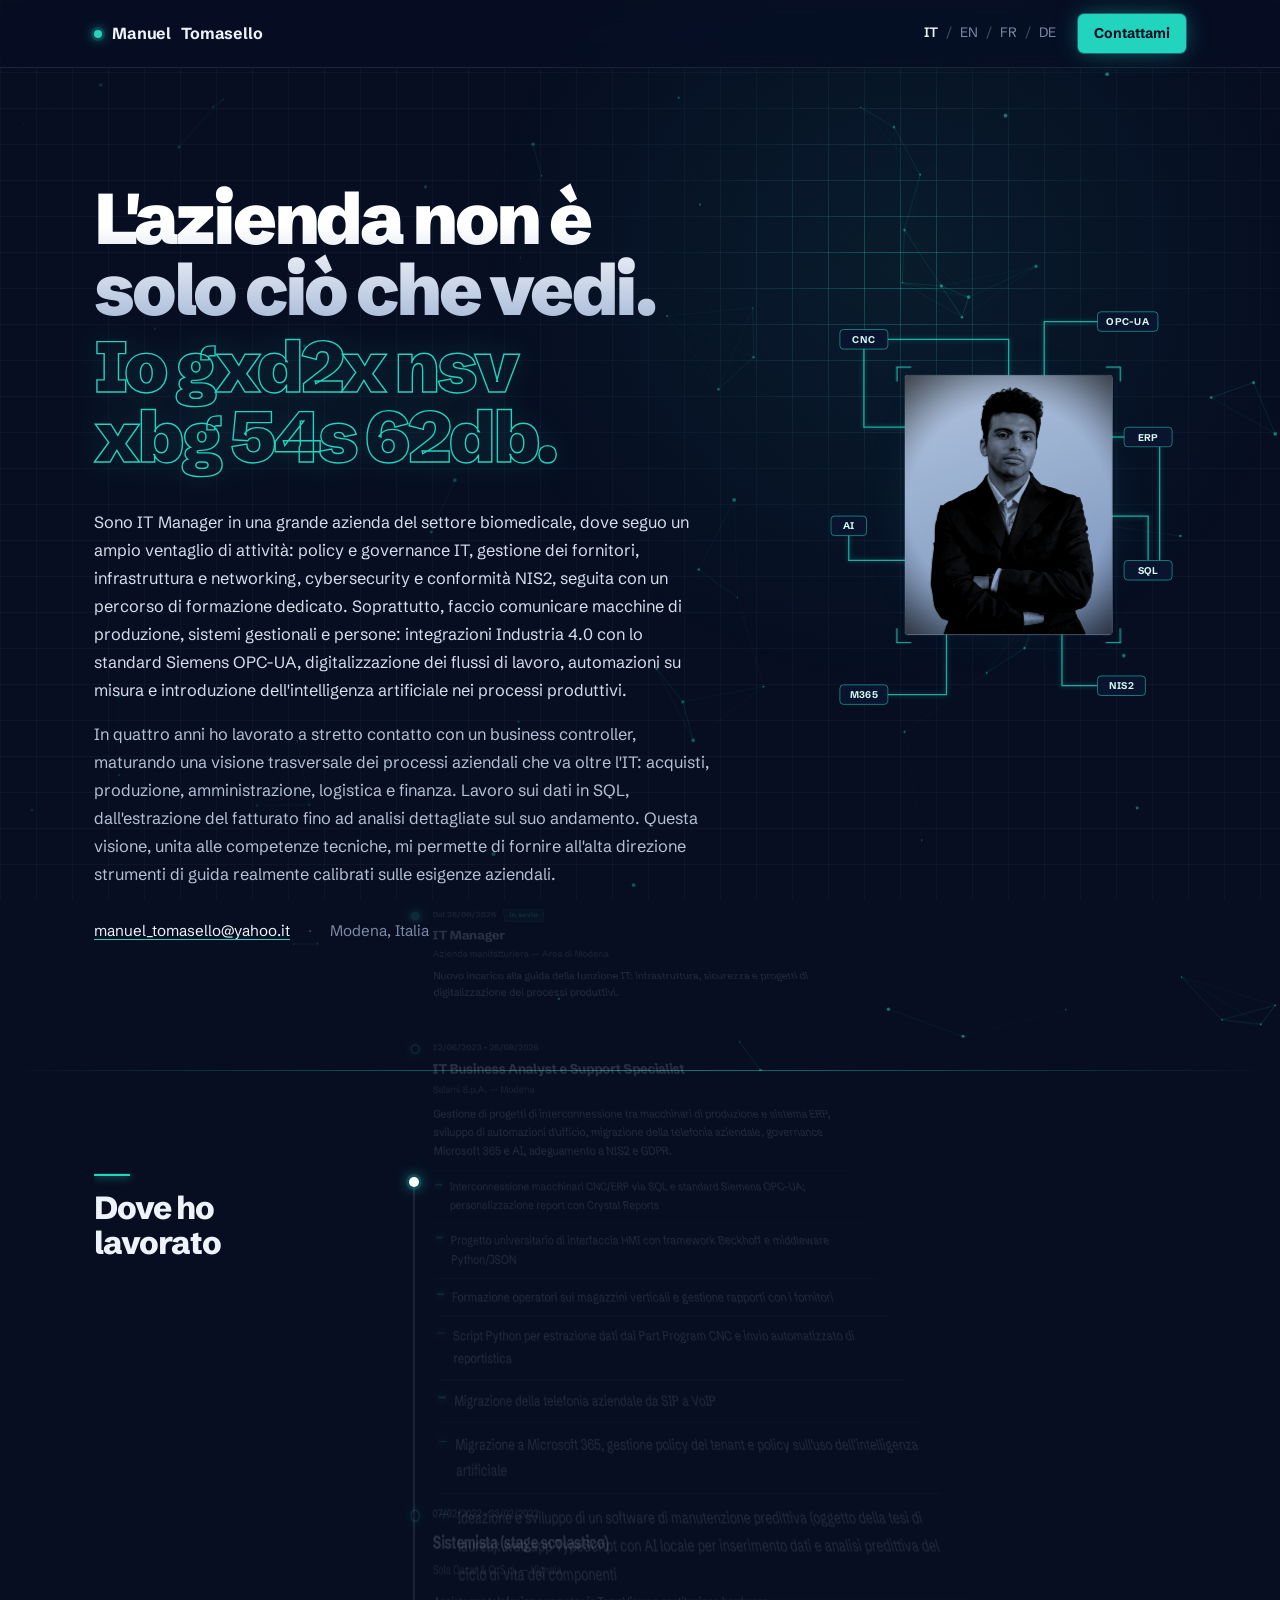
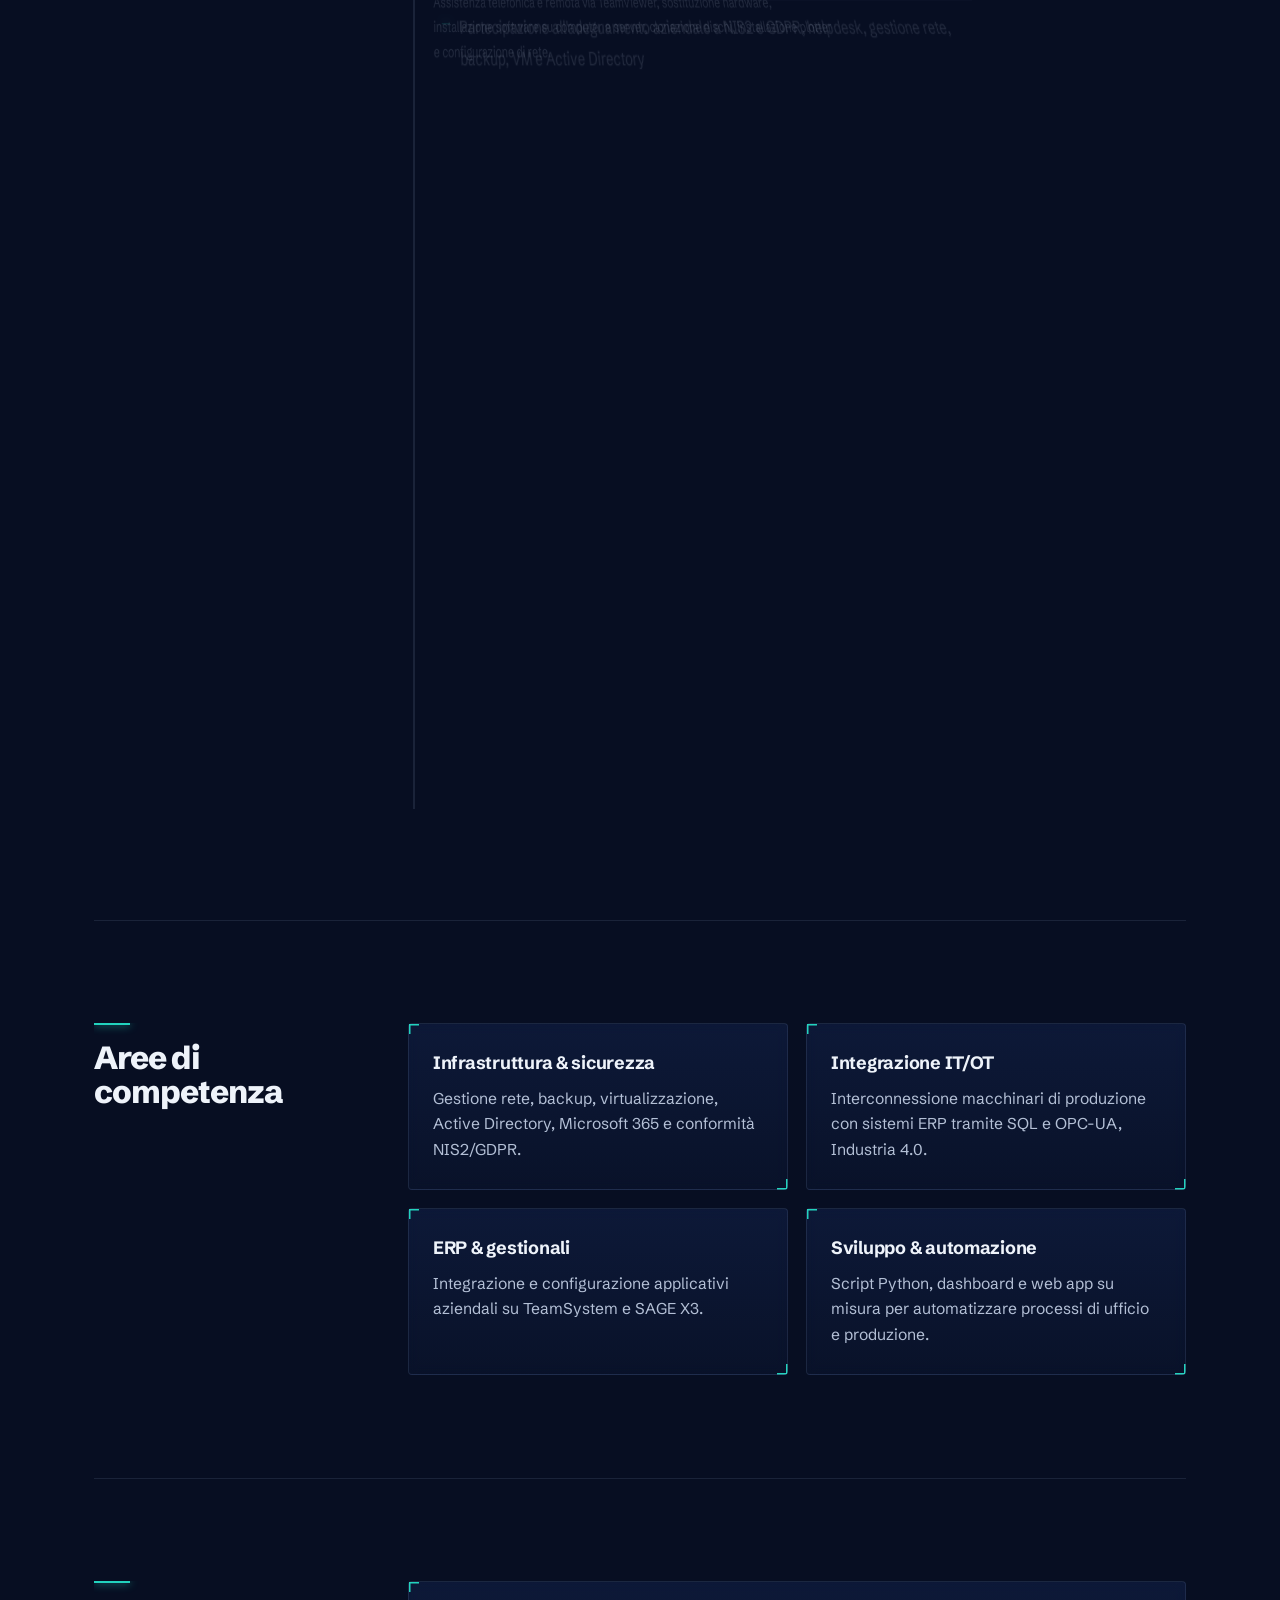
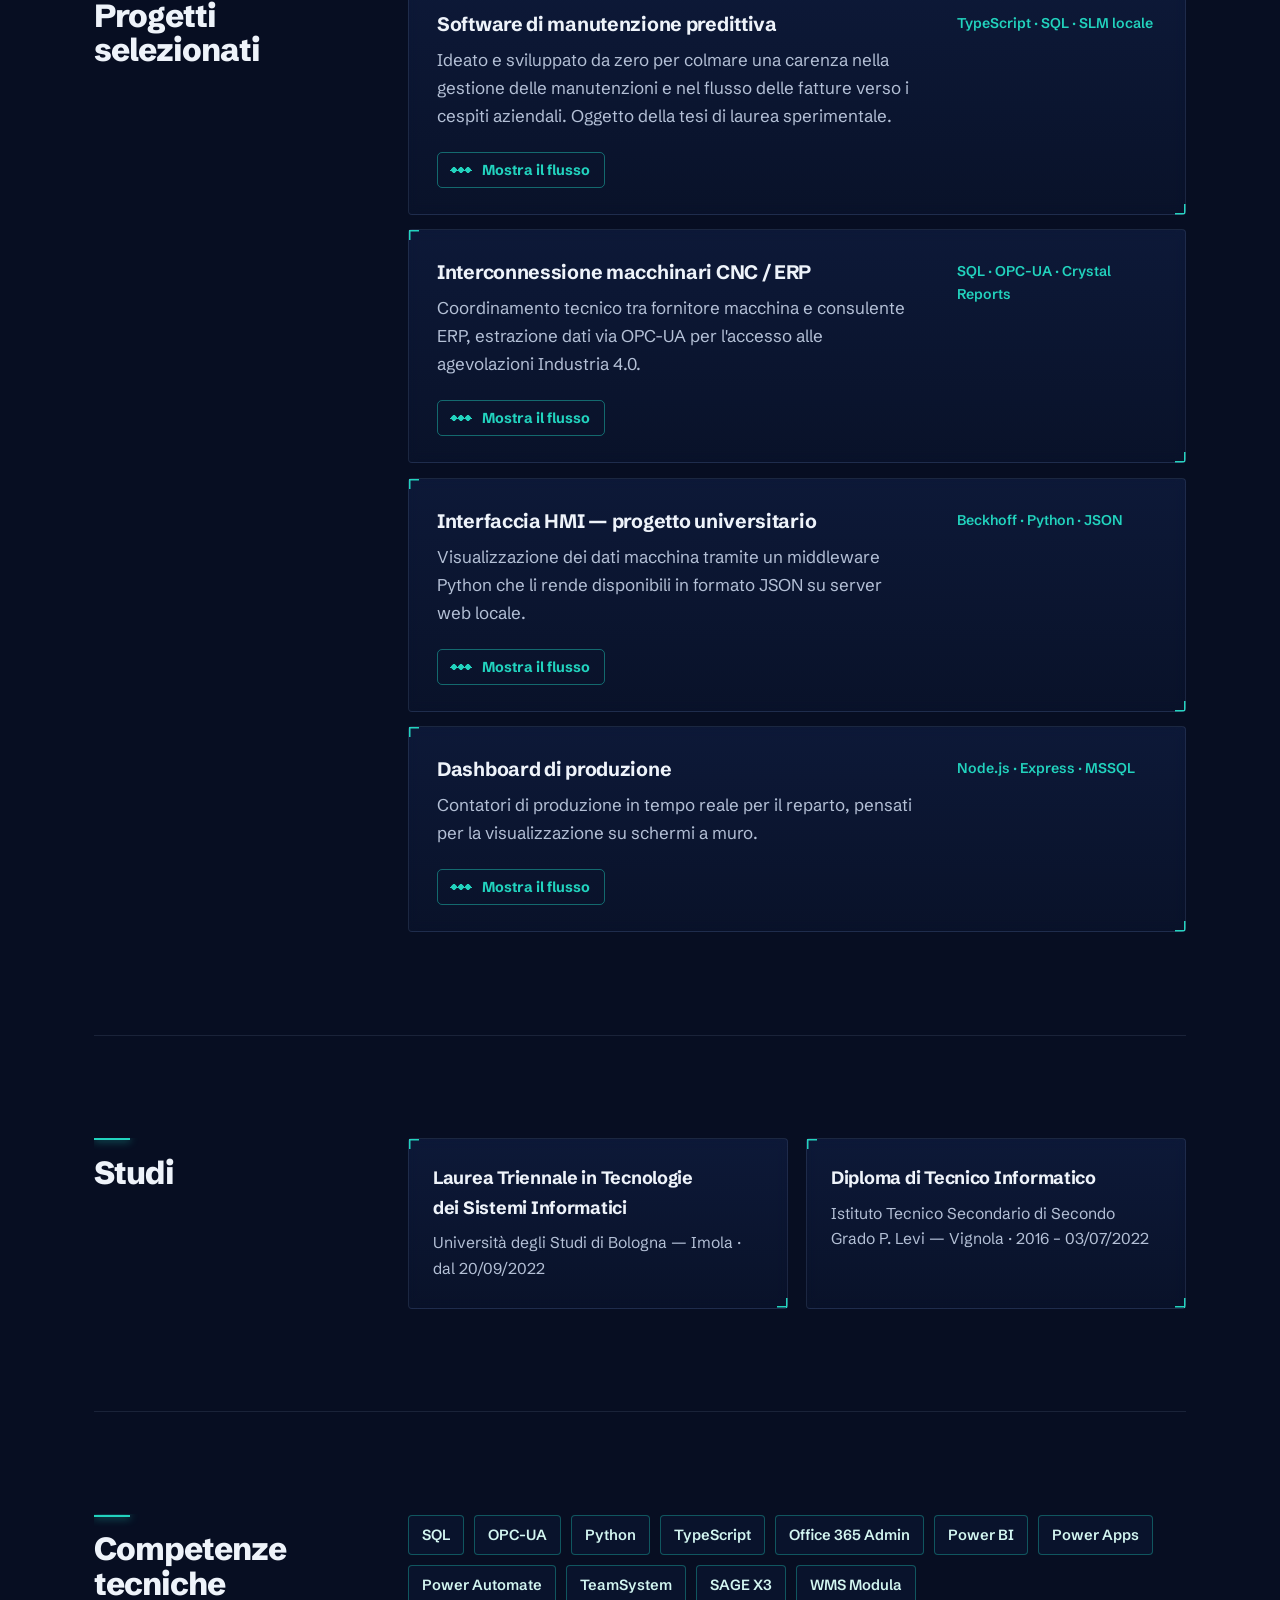
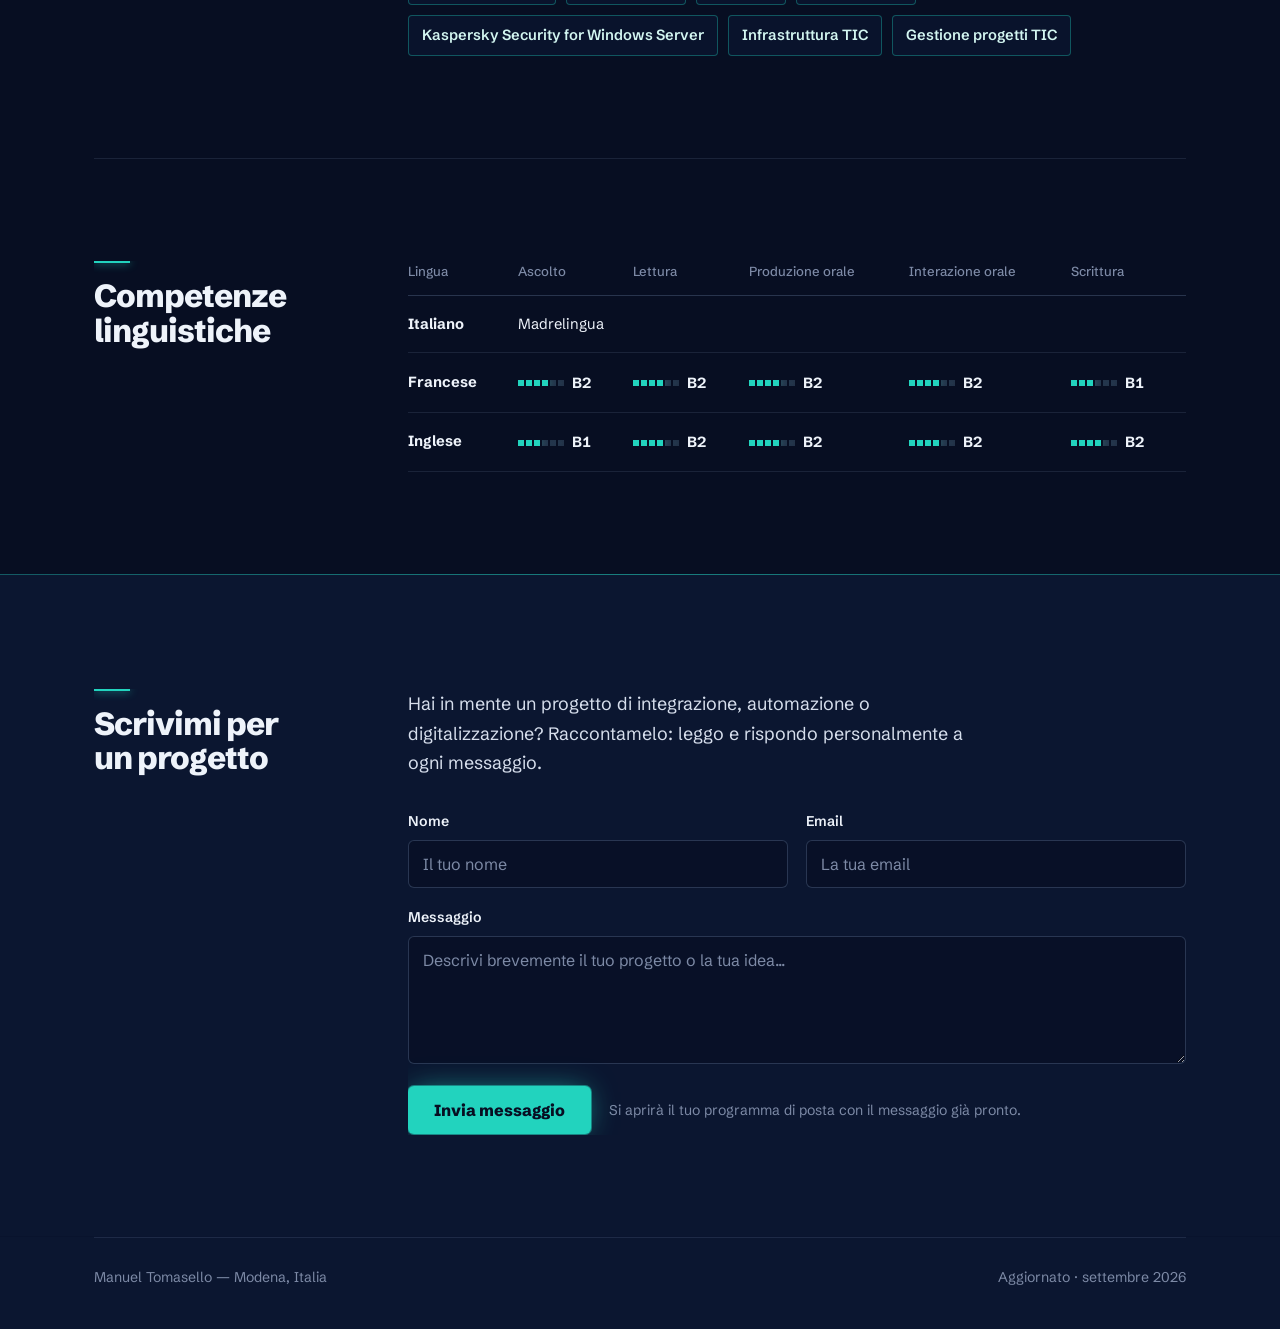
==== commit 52b49764: "tedesco" ====
--- a/index.html
+++ b/index.html
@@ -24,10 +24,10 @@
 <nav>
   <div class="progress" aria-hidden="true"></div>
   <div class="nav-inner">
-    <span class="nav-name">Manuel Tomasello</span>
+    <span class="nav-name"><span class="nn-full">Manuel</span><span class="nn-short" aria-hidden="true">M.</span> Tomasello</span>
     <div class="nav-right">
       <div class="lang-switch">
-        <a href="index.html" class="active">IT</a><span>/</span><a href="index-en.html">EN</a><span>/</span><a href="index-fr.html">FR</a>
+        <a href="index.html" class="active">IT</a><span>/</span><a href="index-en.html">EN</a><span>/</span><a href="index-fr.html">FR</a><span>/</span><a href="index-de.html">DE</a>
       </div>
       <a href="#contatti" class="nav-cta">Contattami</a>
     </div>
@@ -38,7 +38,6 @@
   <section class="hero">
   <div class="hero-inner">
     <div class="hero-text">
-      <p class="kicker">IT Manager</p>
       <h1><span>L'azienda non è solo ciò che vedi.</span> <span>Io guido ciò che non vedi.</span></h1>
       <p class="hero-desc">Sono IT Manager in una grande azienda del settore biomedicale, dove seguo un ampio ventaglio di attività: policy e governance IT, gestione dei fornitori, infrastruttura e networking, cybersecurity e conformità NIS2, seguita con un percorso di formazione dedicato. Soprattutto, faccio comunicare macchine di produzione, sistemi gestionali e persone: integrazioni Industria 4.0 con lo standard Siemens OPC-UA, digitalizzazione dei flussi di lavoro, automazioni su misura e introduzione dell'intelligenza artificiale nei processi produttivi.</p>
       <p class="hero-desc">In quattro anni ho lavorato a stretto contatto con un business controller, maturando una visione trasversale dei processi aziendali che va oltre l'IT: acquisti, produzione, amministrazione, logistica e finanza. Lavoro sui dati in SQL, dall'estrazione del fatturato fino ad analisi dettagliate sul suo andamento. Questa visione, unita alle competenze tecniche, mi permette di fornire all'alta direzione strumenti di guida realmente calibrati sulle esigenze aziendali.</p>
--- a/style.css
+++ b/style.css
@@ -261,7 +261,9 @@
 h2{
   font-weight:800; font-size:clamp(1.55rem, 2.5vw, 2rem); line-height:1.08; letter-spacing:-.03em;
   margin:0; color:var(--text); text-wrap:balance;
-}
+  -webkit-hyphens:auto; hyphens:auto; overflow-wrap:break-word;
+}
+.nn-short{ display:none; }
 h2::before{ /* traccia che entra nel titolo */
   content:""; display:block; width:36px; height:1.5px; margin-bottom:16px;
   background:var(--signal); box-shadow:0 0 8px var(--signal);
@@ -377,18 +379,18 @@
 }
 
 /* ---------- Contatti ---------- */
-#contatti, #contact{
+#contatti, #contact, #kontakt{
   background:var(--night);
   box-shadow:0 0 0 100vmax var(--night);
   clip-path:inset(0 -100vmax);
   border-top:none;
   padding-top:clamp(72px, 9vw, 120px);
 }
-#contatti::before, #contact::before{
+#contatti::before, #contact::before, #kontakt::before{
   content:""; position:absolute; left:-100vmax; right:-100vmax; top:0; height:1px;
   background:linear-gradient(90deg, transparent, rgba(34,211,190,.55) 50%, transparent);
 }
-#contatti, #contact{ position:relative; }
+#contatti, #contact, #kontakt{ position:relative; }
 .contact-intro{ color:#D6DEEC; margin:0 0 32px; max-width:52ch; font-size:1.12rem; }
 .contact-form{ display:grid; grid-template-columns:1fr 1fr; gap:18px; }
 .field{ display:flex; flex-direction:column; gap:7px; }
@@ -446,12 +448,15 @@
   .nav-right{ gap:12px; }
   .nav-cta{ padding:7px 12px; }
 }
-@media (max-width:420px){
-  .lang-switch span{ margin:0 2px; }
-  .nav-inner{ gap:10px; }
+@media (max-width:480px){
+  .nav-inner{ gap:8px; padding-left:16px; padding-right:16px; }
   .nav-right{ gap:10px; }
-  .nav-name{ font-size:.9rem; gap:8px; }
-  .nav-cta{ font-size:.82rem; padding:7px 10px; }
+  .nav-name{ font-size:.88rem; gap:7px; }
+  .nn-full{ display:none; }
+  .nn-short{ display:inline; }
+  .lang-switch{ font-size:.8rem; display:flex; gap:7px; }
+  .lang-switch span{ display:none; }
+  .nav-cta{ font-size:.8rem; padding:7px 10px; }
 }
 @media (hover:none){ /* sui touch la griglia illuminata resta fissa in alto */
   body::after{ --mx:75vw; --my:18vh; }
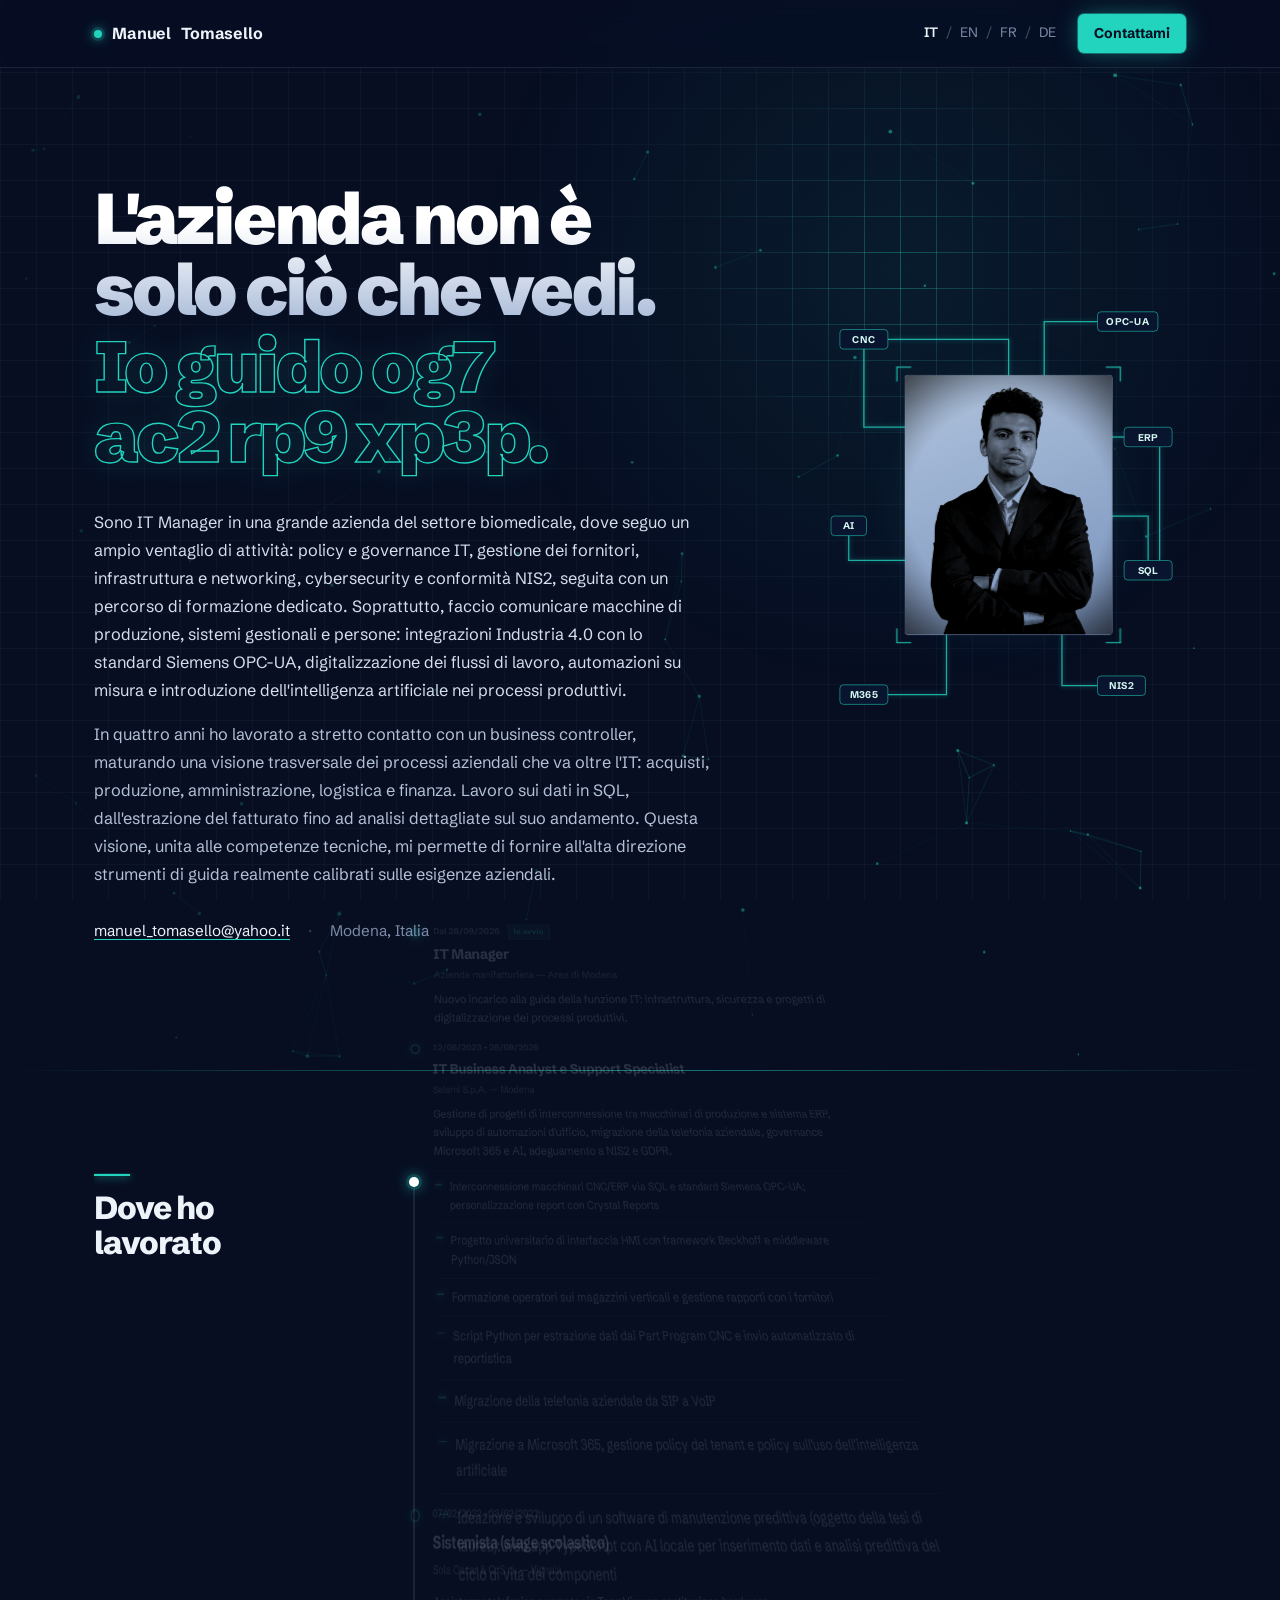
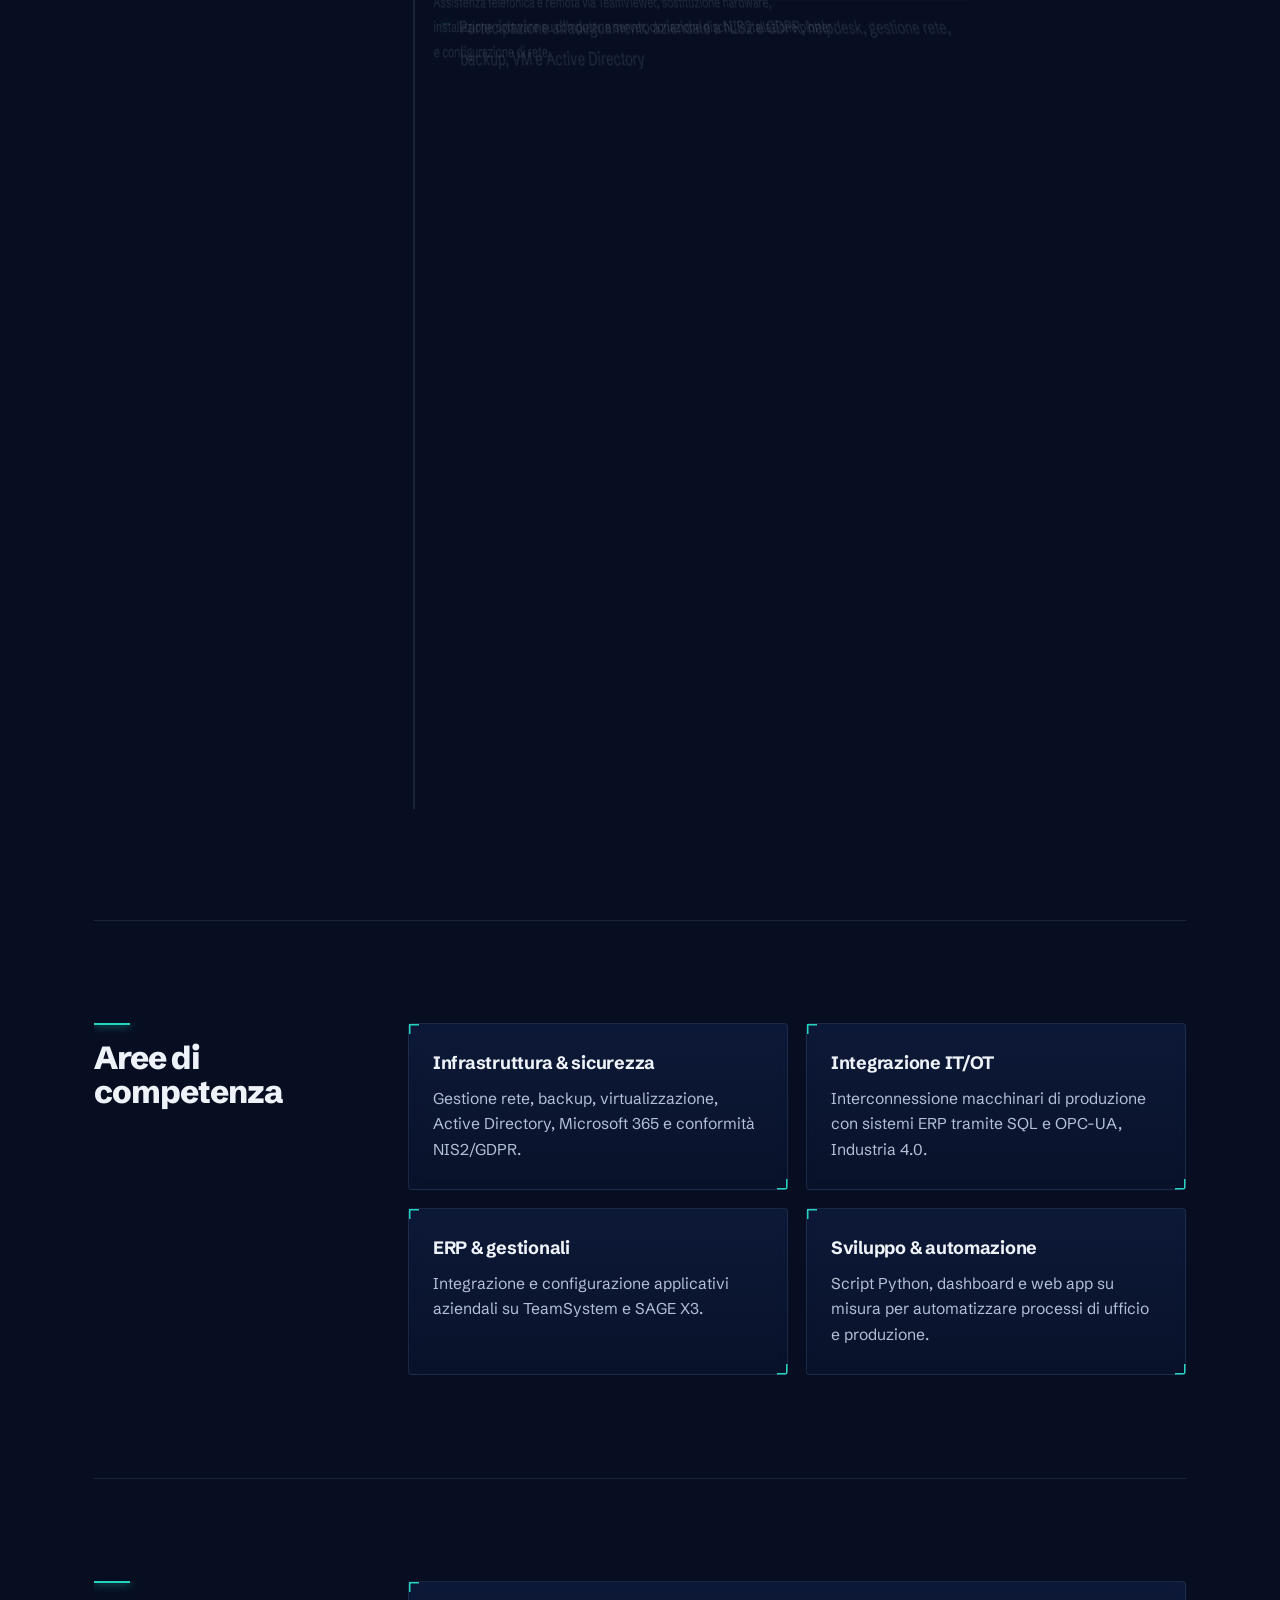
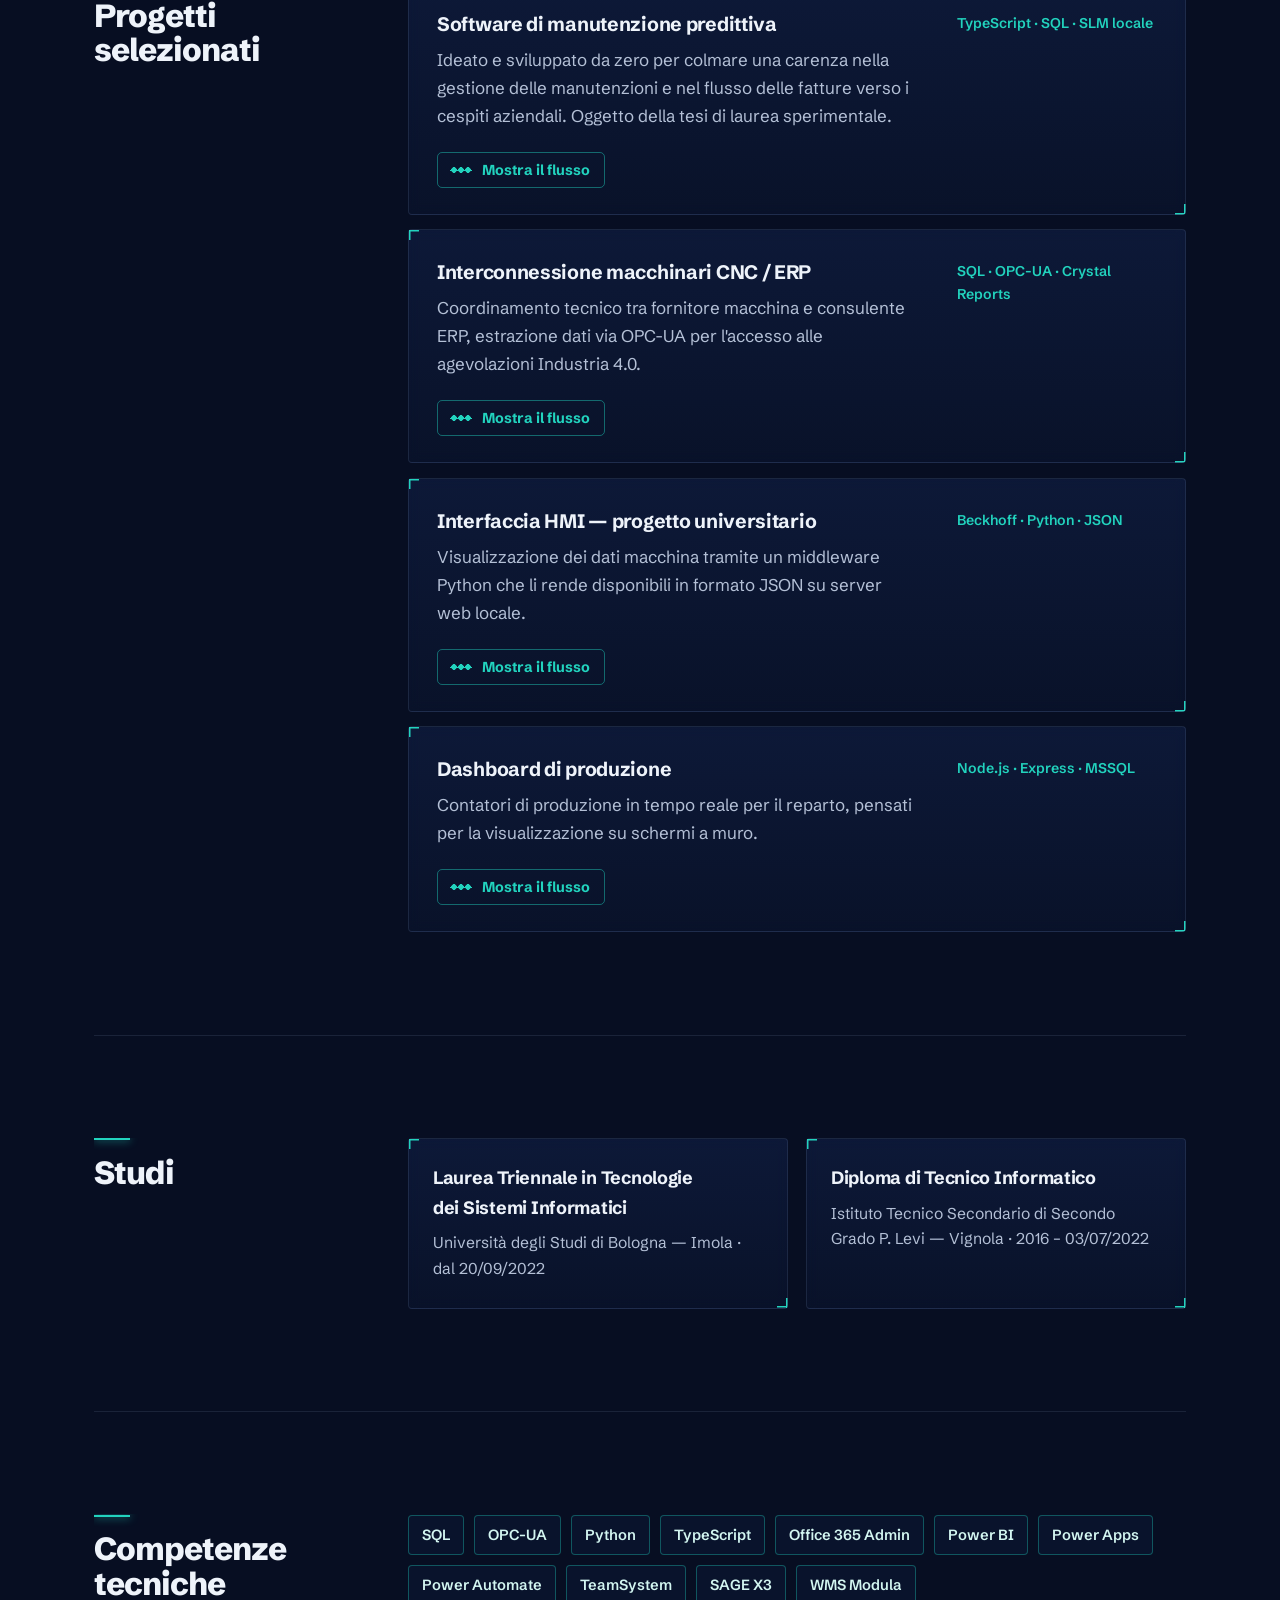
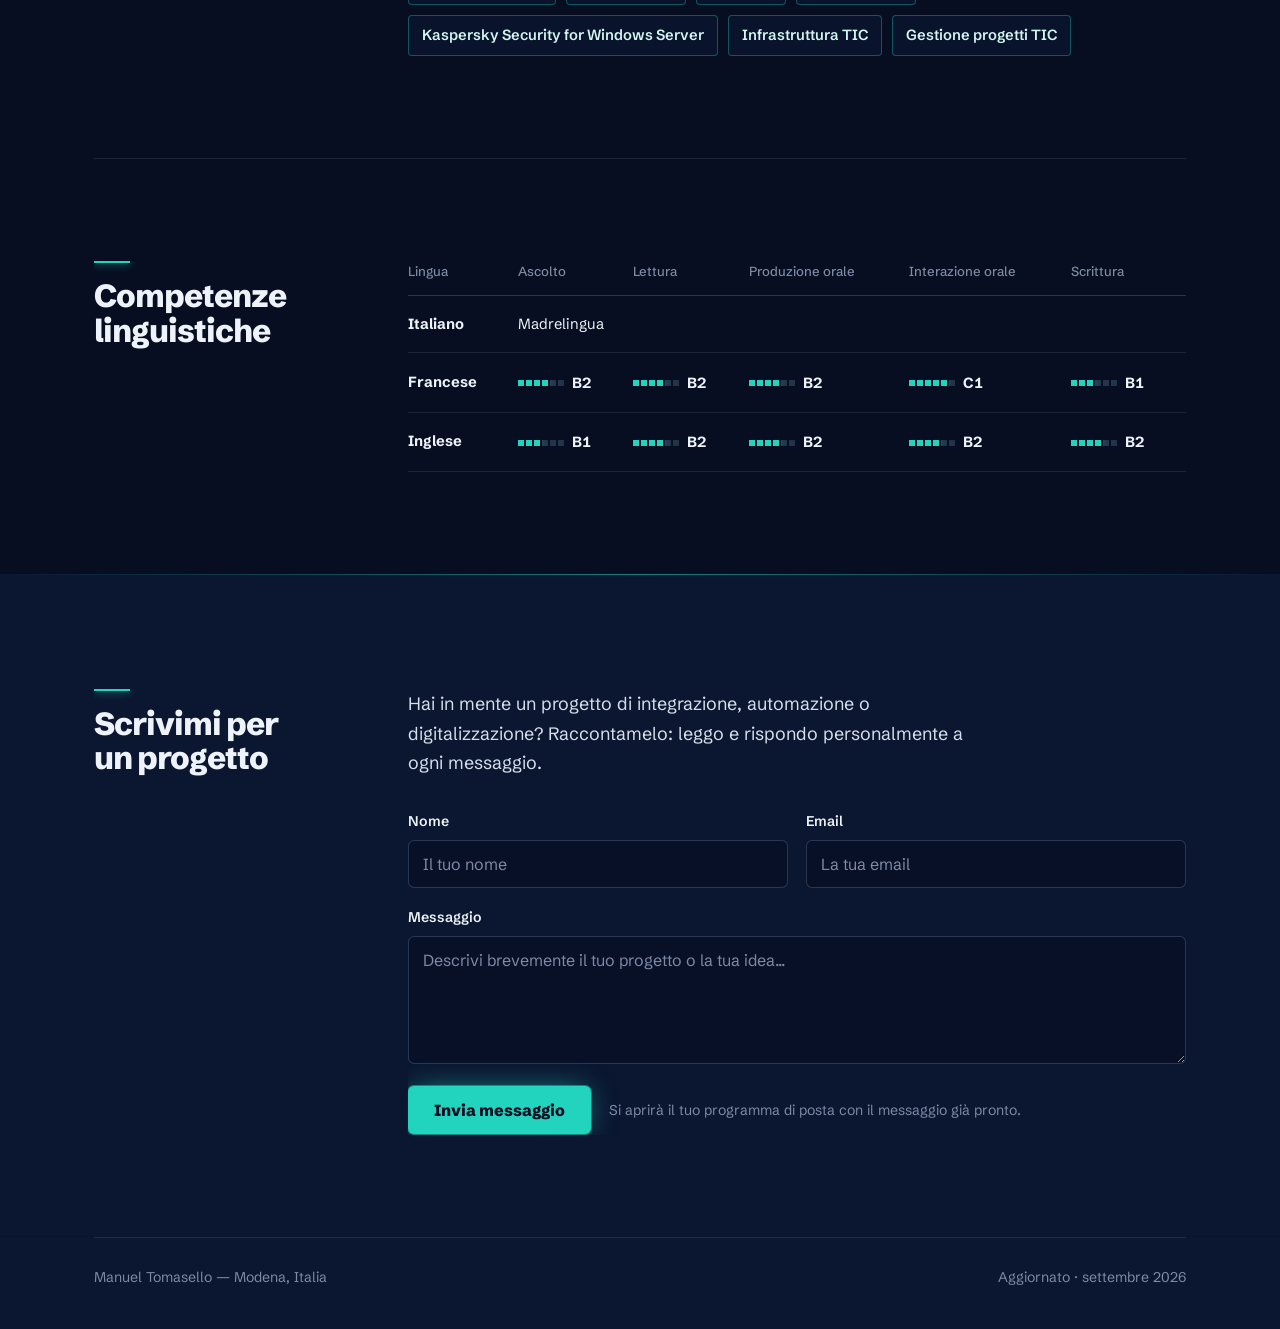
==== commit 31e3c4f1: "mobile first" ====
--- a/index.html
+++ b/index.html
@@ -223,7 +223,7 @@
       </thead>
       <tbody>
         <tr><td class="name">Italiano</td><td colspan="5">Madrelingua</td></tr>
-        <tr><td class="name">Francese</td><td><span class="cefr" style="--n:4">B2</span></td><td><span class="cefr" style="--n:4">B2</span></td><td><span class="cefr" style="--n:4">B2</span></td><td><span class="cefr" style="--n:4">B2</span></td><td><span class="cefr" style="--n:3">B1</span></td></tr>
+        <tr><td class="name">Francese</td><td><span class="cefr" style="--n:4">B2</span></td><td><span class="cefr" style="--n:4">B2</span></td><td><span class="cefr" style="--n:4">B2</span></td><td><span class="cefr" style="--n:5">C1</span></td><td><span class="cefr" style="--n:3">B1</span></td></tr>
         <tr><td class="name">Inglese</td><td><span class="cefr" style="--n:3">B1</span></td><td><span class="cefr" style="--n:4">B2</span></td><td><span class="cefr" style="--n:4">B2</span></td><td><span class="cefr" style="--n:4">B2</span></td><td><span class="cefr" style="--n:4">B2</span></td></tr>
       </tbody>
     </table></div>
--- a/style.css
+++ b/style.css
@@ -32,7 +32,7 @@
 }
 
 *{ box-sizing:border-box; }
-html{ scroll-behavior:smooth; background:var(--void); }
+html{ scroll-behavior:smooth; background:var(--void); overflow-x:clip; }
 
 body{
   margin:0;
@@ -43,6 +43,7 @@
   line-height:1.65;
   -webkit-font-smoothing:antialiased;
   overflow-x:hidden;
+  overflow-x:clip;   /* niente scorrimento laterale, senza rompere il menu fisso */
   position:relative;
   isolation:isolate;
 }
@@ -387,7 +388,7 @@
   padding-top:clamp(72px, 9vw, 120px);
 }
 #contatti::before, #contact::before, #kontakt::before{
-  content:""; position:absolute; left:-100vmax; right:-100vmax; top:0; height:1px;
+  content:""; position:absolute; left:calc(50% - 50vw); width:100vw; top:0; height:1px;
   background:linear-gradient(90deg, transparent, rgba(34,211,190,.55) 50%, transparent);
 }
 #contatti, #contact, #kontakt{ position:relative; }
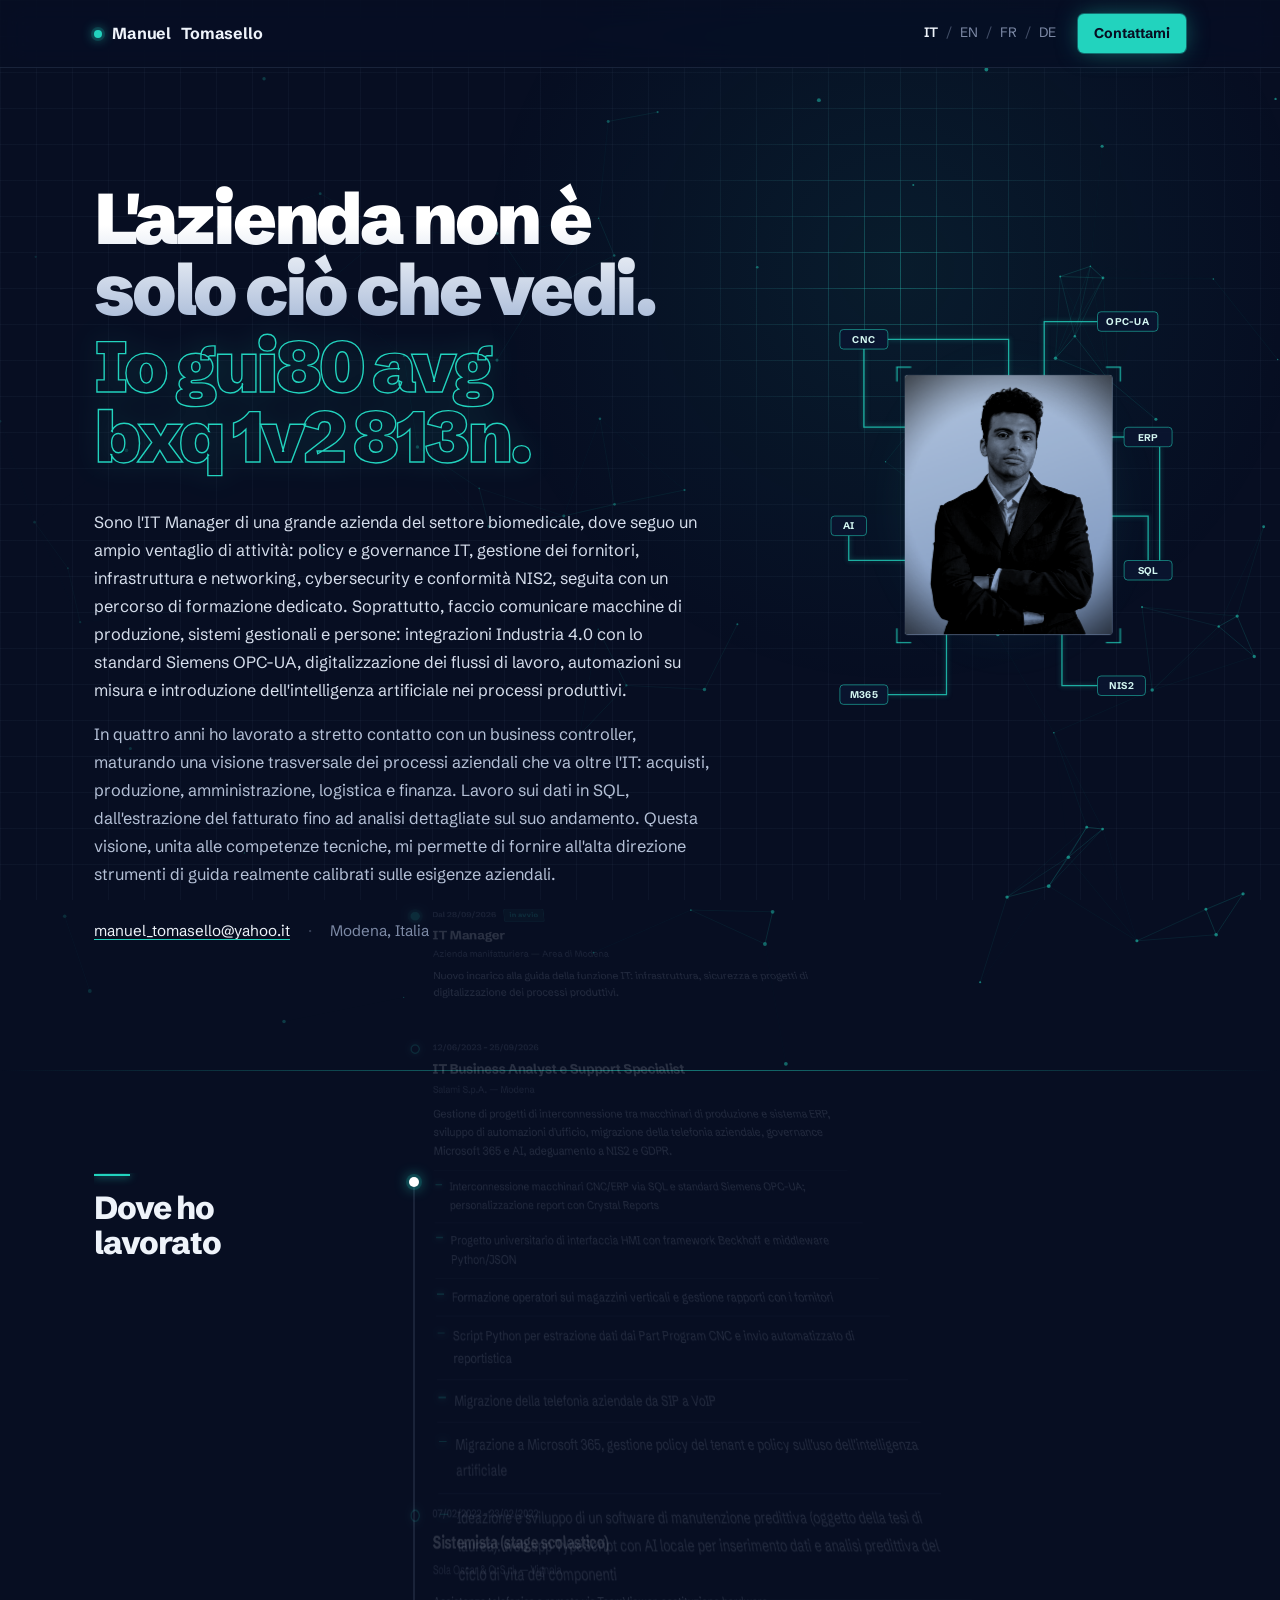
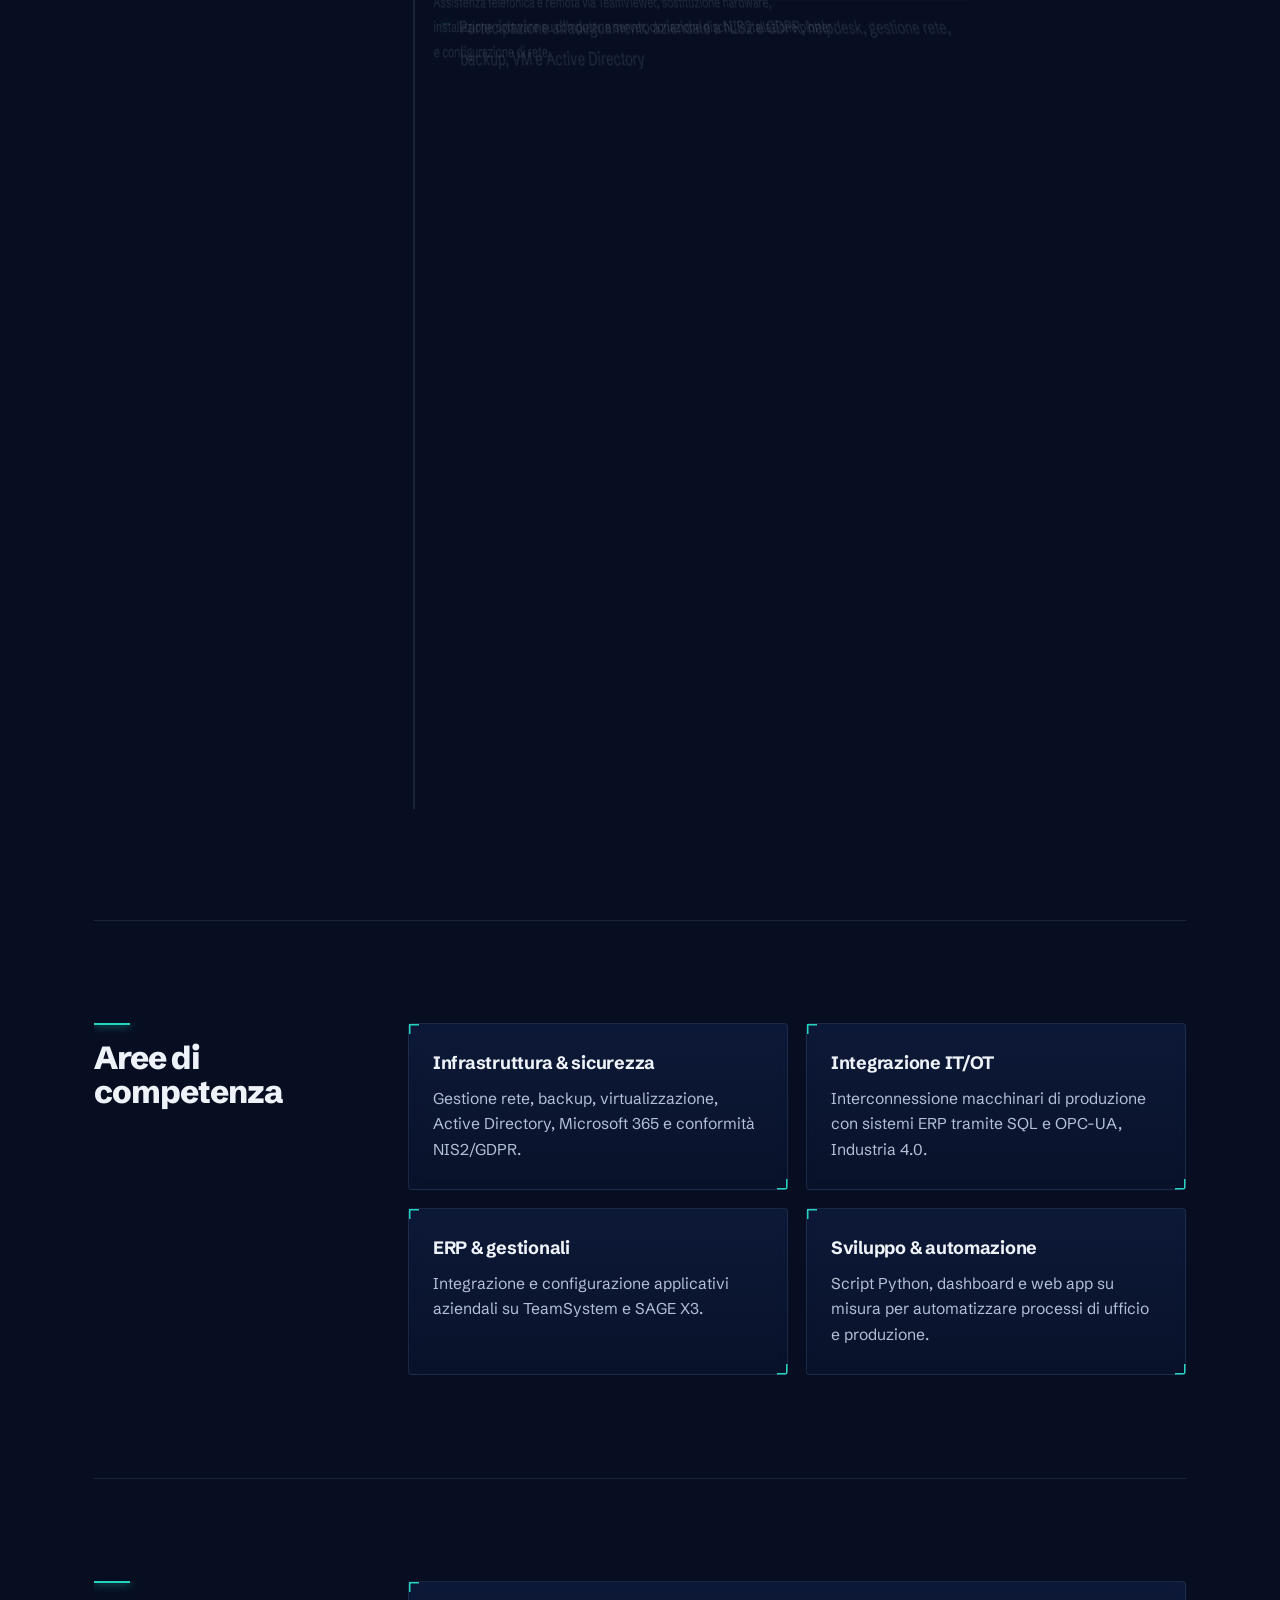
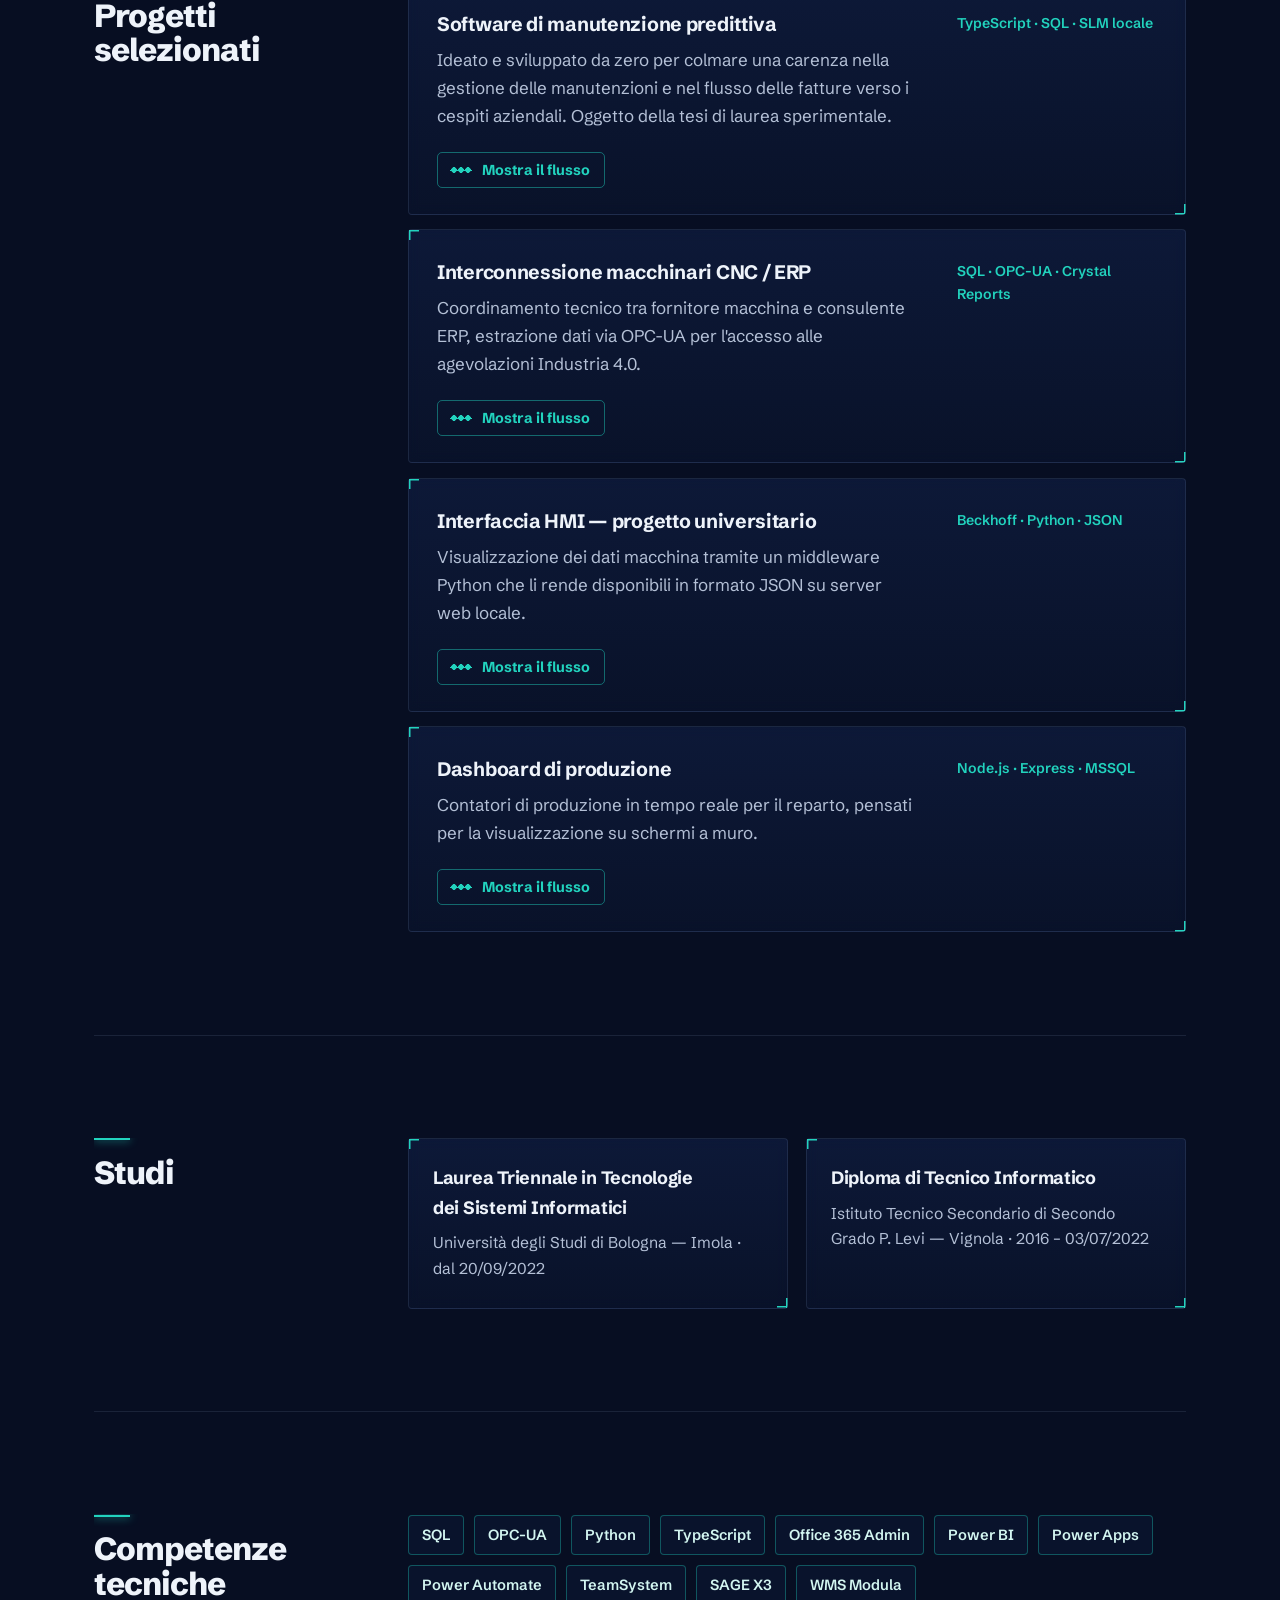
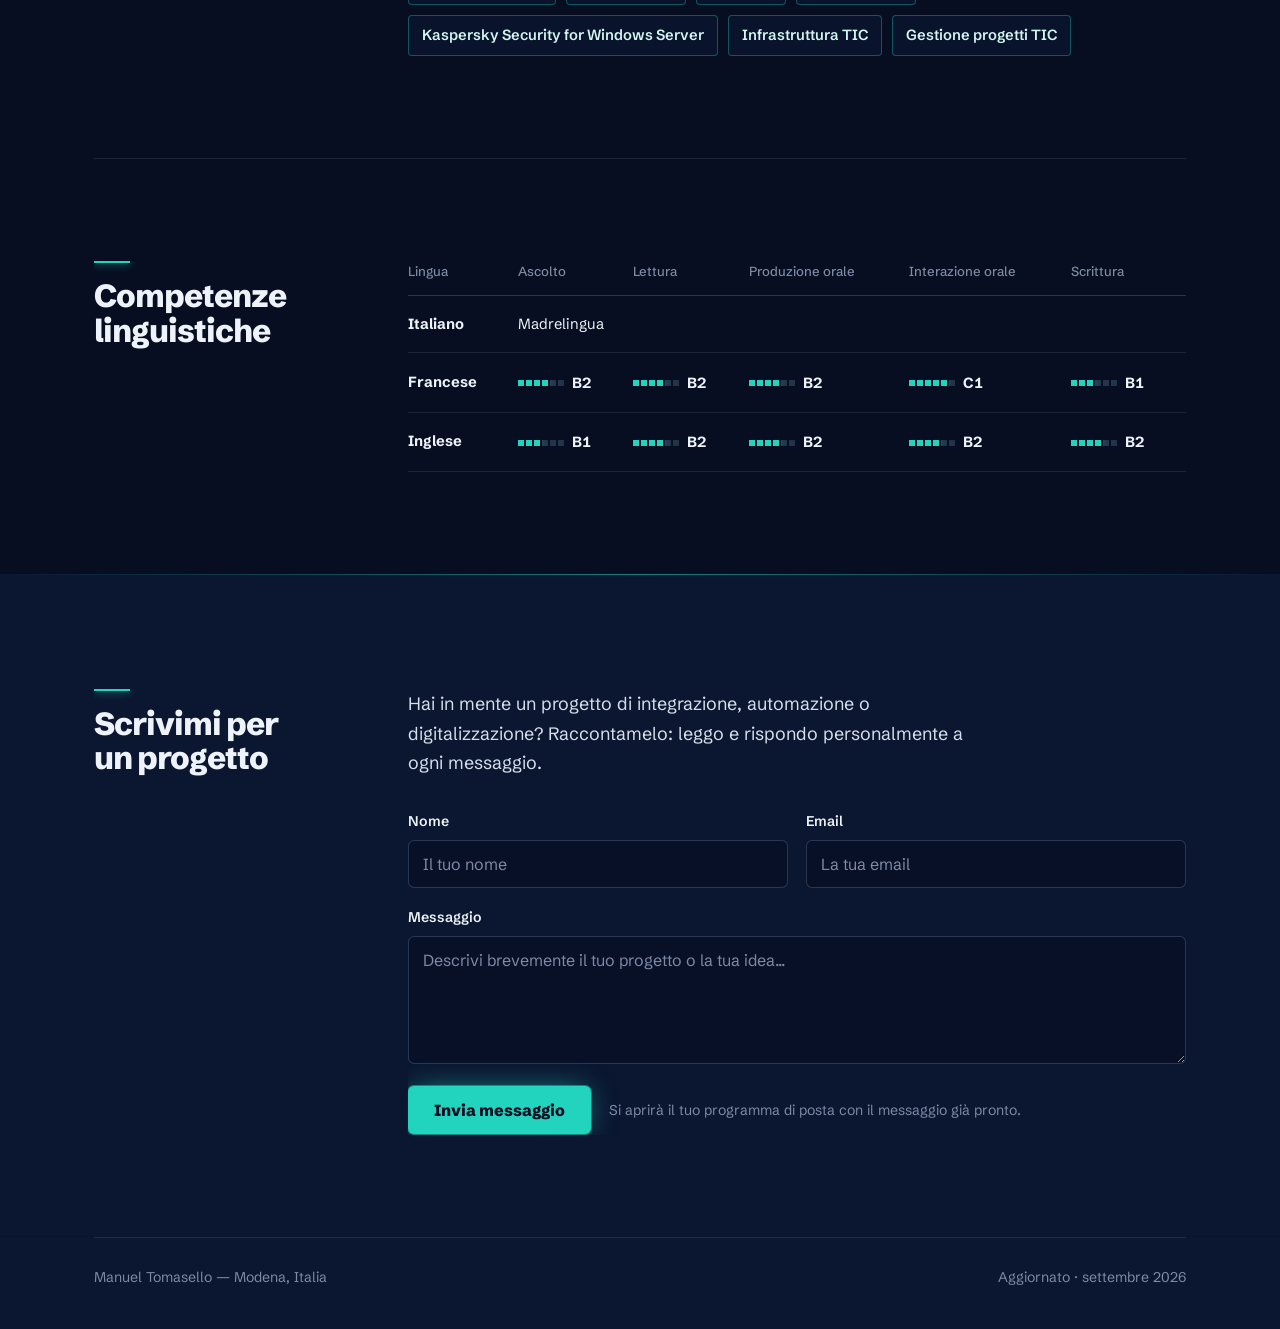
==== commit c5bbd0f3: "correzione" ====
--- a/index.html
+++ b/index.html
@@ -39,7 +39,7 @@
   <div class="hero-inner">
     <div class="hero-text">
       <h1><span>L'azienda non è solo ciò che vedi.</span> <span>Io guido ciò che non vedi.</span></h1>
-      <p class="hero-desc">Sono IT Manager in una grande azienda del settore biomedicale, dove seguo un ampio ventaglio di attività: policy e governance IT, gestione dei fornitori, infrastruttura e networking, cybersecurity e conformità NIS2, seguita con un percorso di formazione dedicato. Soprattutto, faccio comunicare macchine di produzione, sistemi gestionali e persone: integrazioni Industria 4.0 con lo standard Siemens OPC-UA, digitalizzazione dei flussi di lavoro, automazioni su misura e introduzione dell'intelligenza artificiale nei processi produttivi.</p>
+      <p class="hero-desc">Sono l'IT Manager di una grande azienda del settore biomedicale, dove seguo un ampio ventaglio di attività: policy e governance IT, gestione dei fornitori, infrastruttura e networking, cybersecurity e conformità NIS2, seguita con un percorso di formazione dedicato. Soprattutto, faccio comunicare macchine di produzione, sistemi gestionali e persone: integrazioni Industria 4.0 con lo standard Siemens OPC-UA, digitalizzazione dei flussi di lavoro, automazioni su misura e introduzione dell'intelligenza artificiale nei processi produttivi.</p>
       <p class="hero-desc">In quattro anni ho lavorato a stretto contatto con un business controller, maturando una visione trasversale dei processi aziendali che va oltre l'IT: acquisti, produzione, amministrazione, logistica e finanza. Lavoro sui dati in SQL, dall'estrazione del fatturato fino ad analisi dettagliate sul suo andamento. Questa visione, unita alle competenze tecniche, mi permette di fornire all'alta direzione strumenti di guida realmente calibrati sulle esigenze aziendali.</p>
       <div class="contact-row">
         <a href="mailto:manuel_tomasello@yahoo.it">manuel_tomasello@yahoo.it</a>
